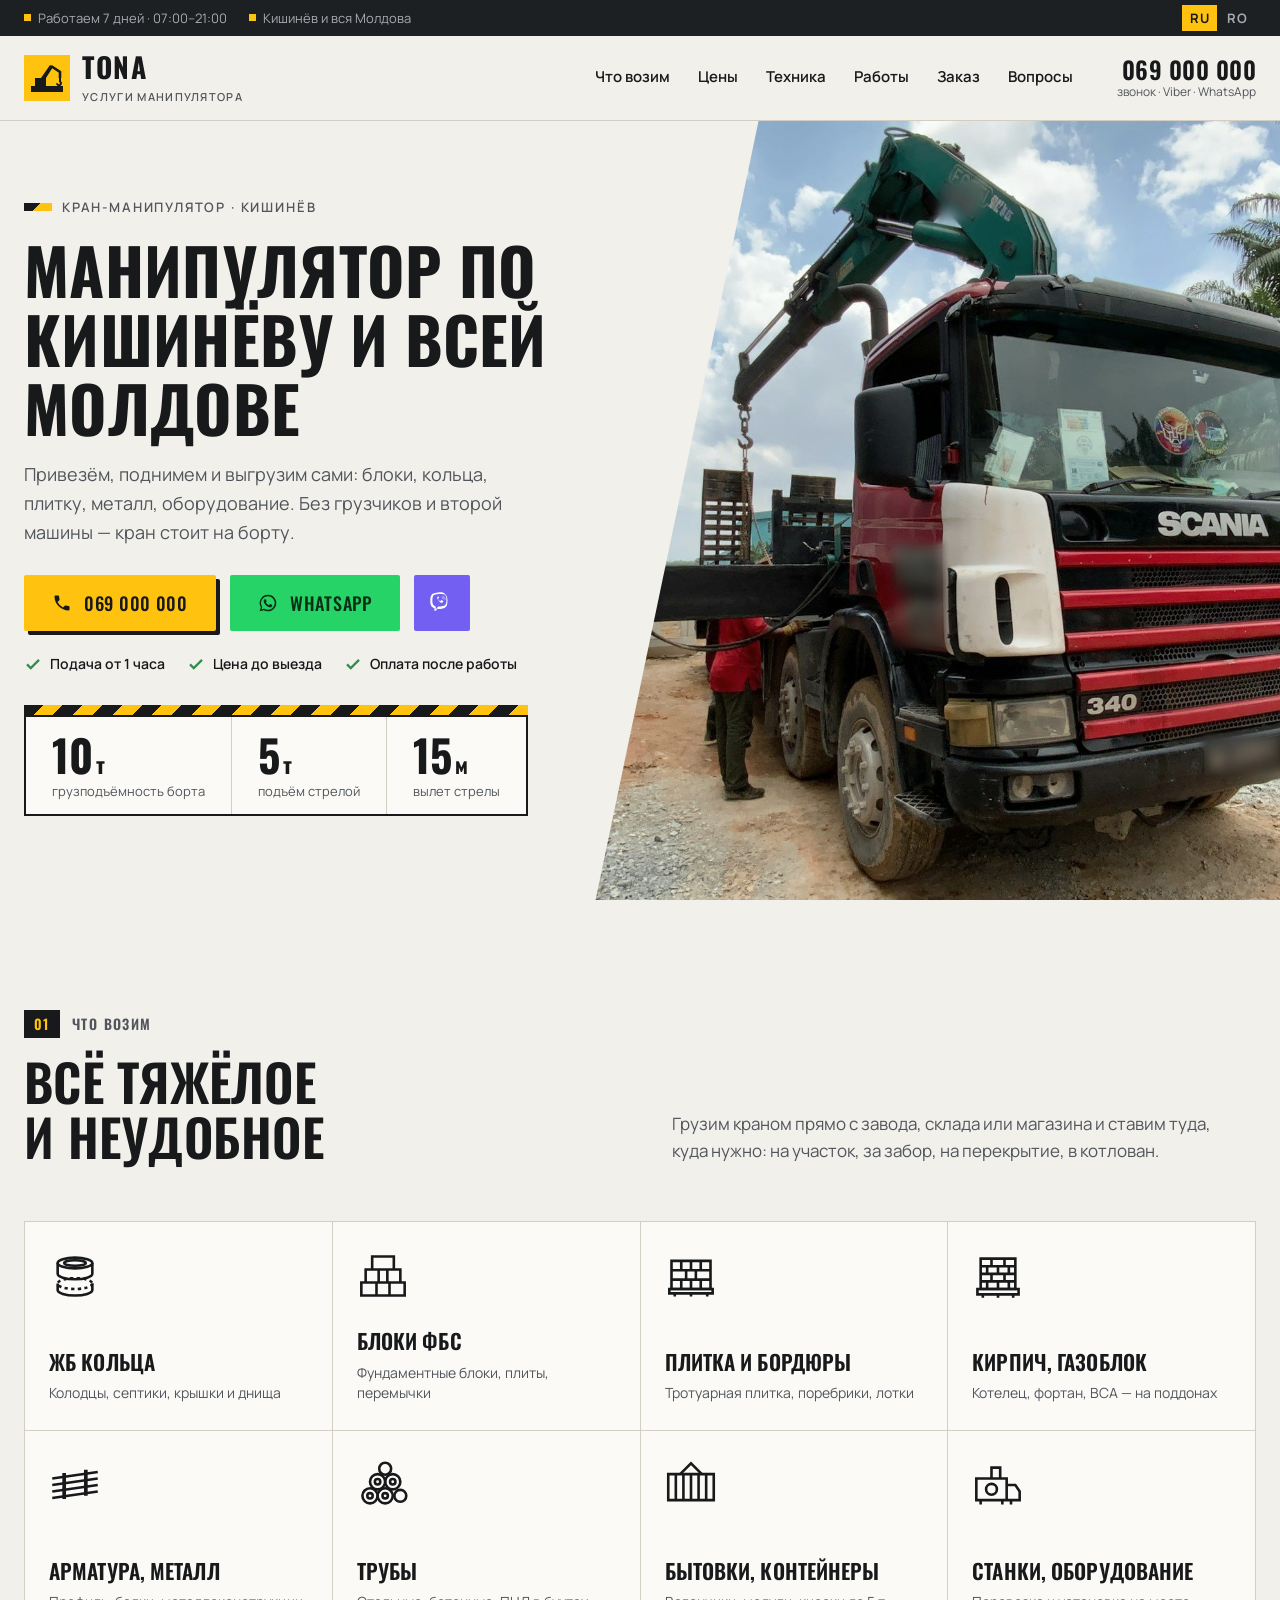
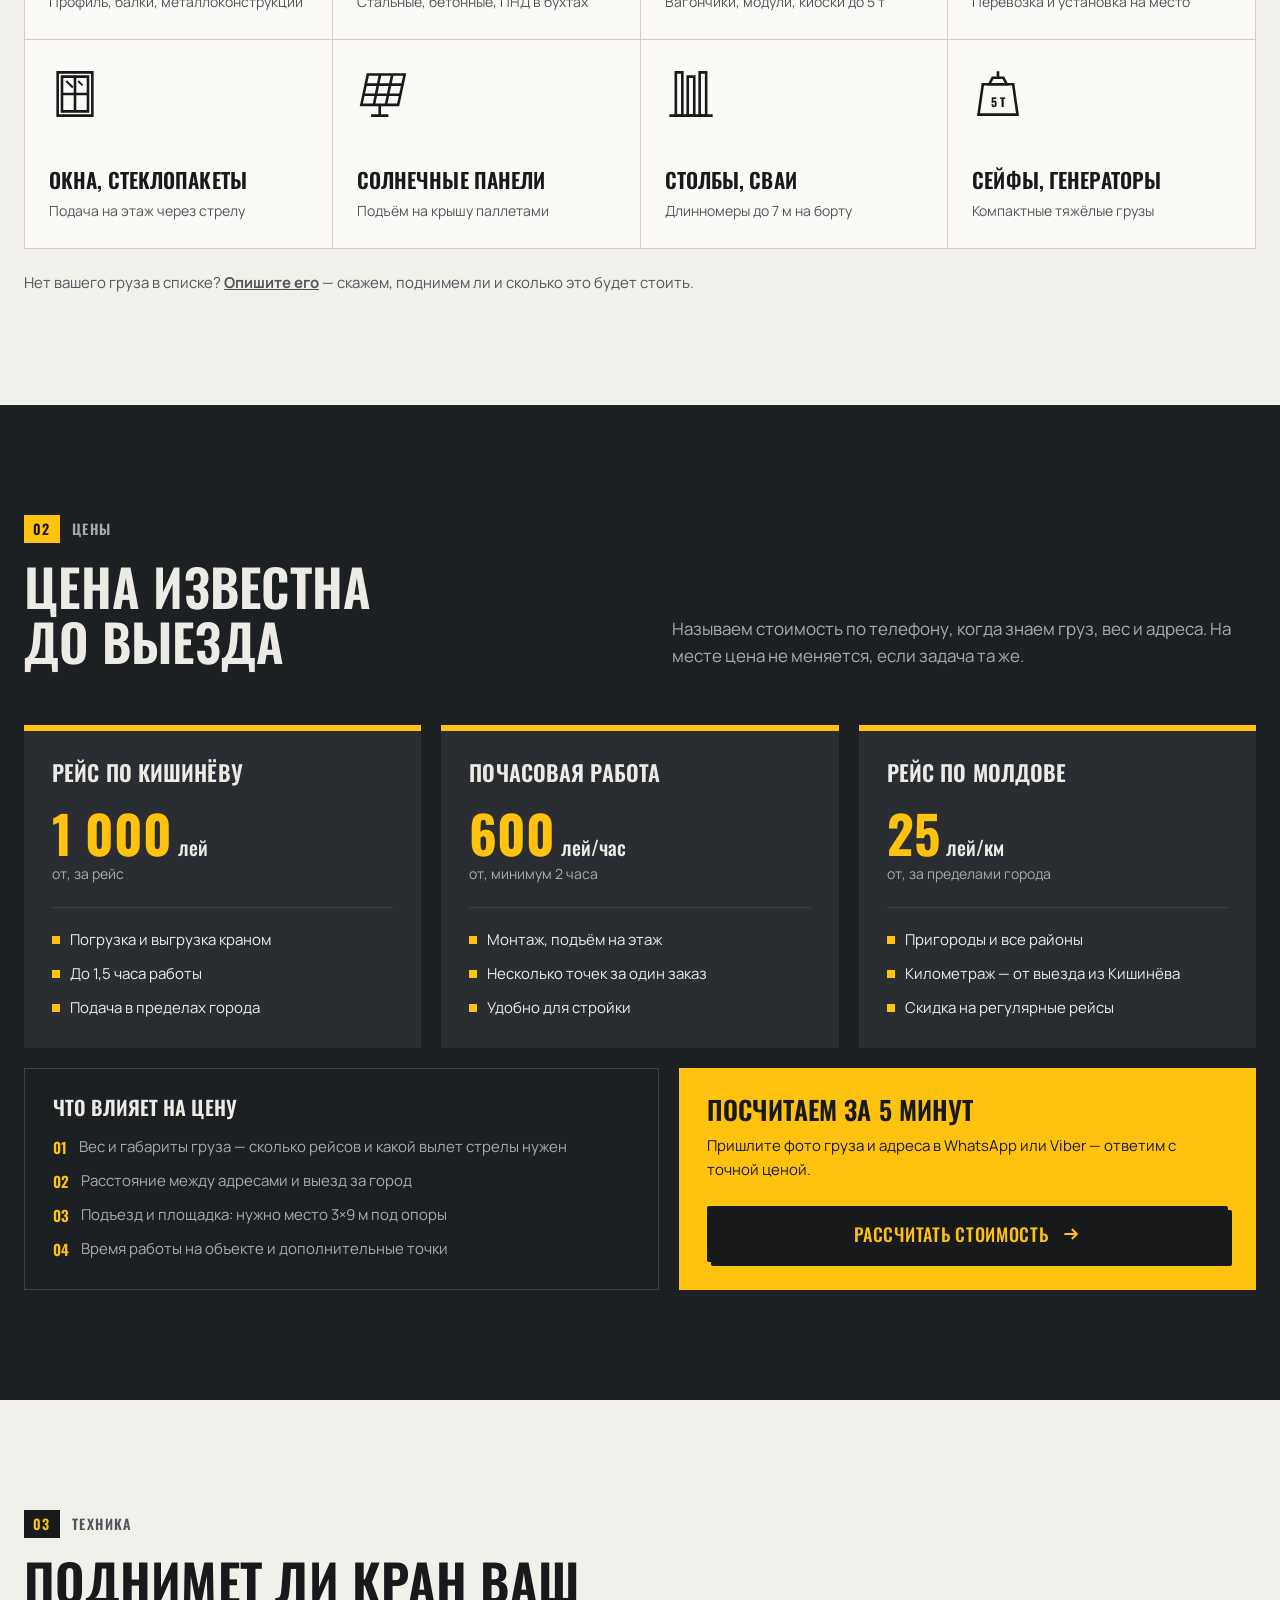
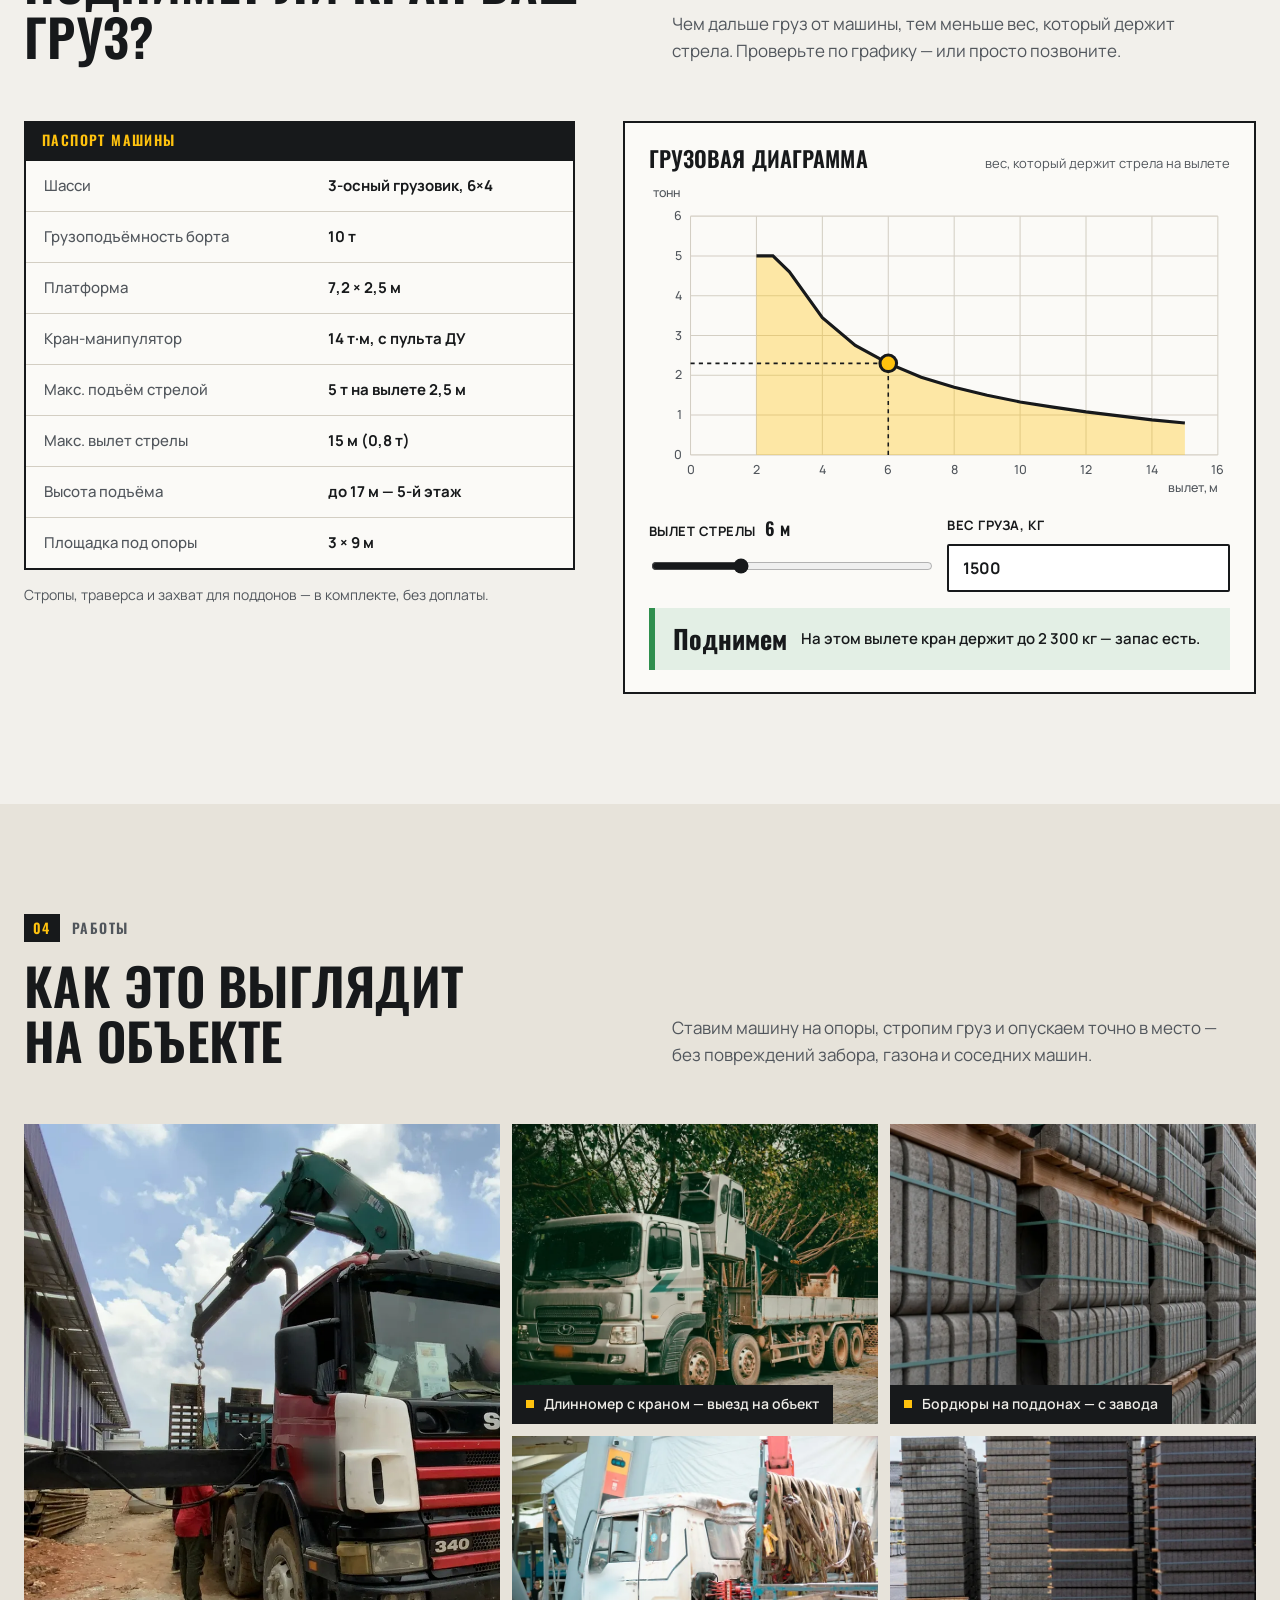
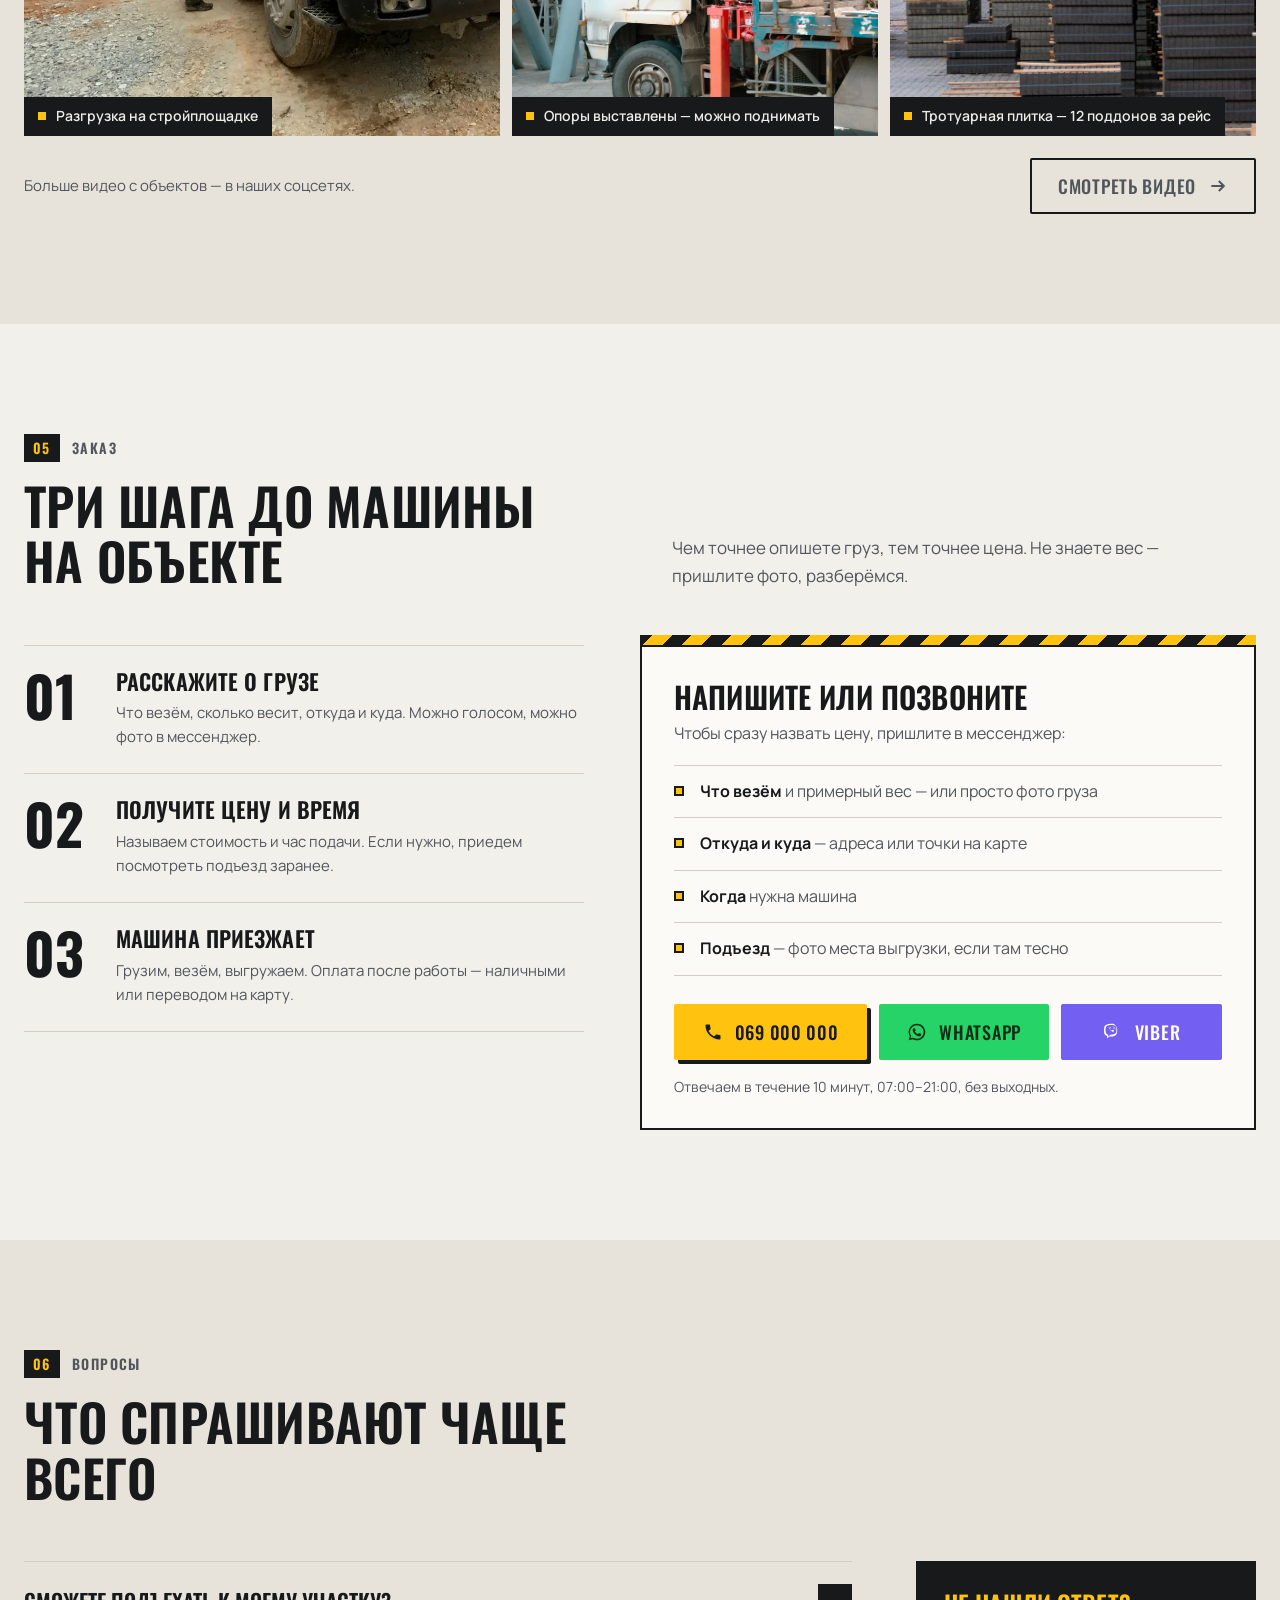
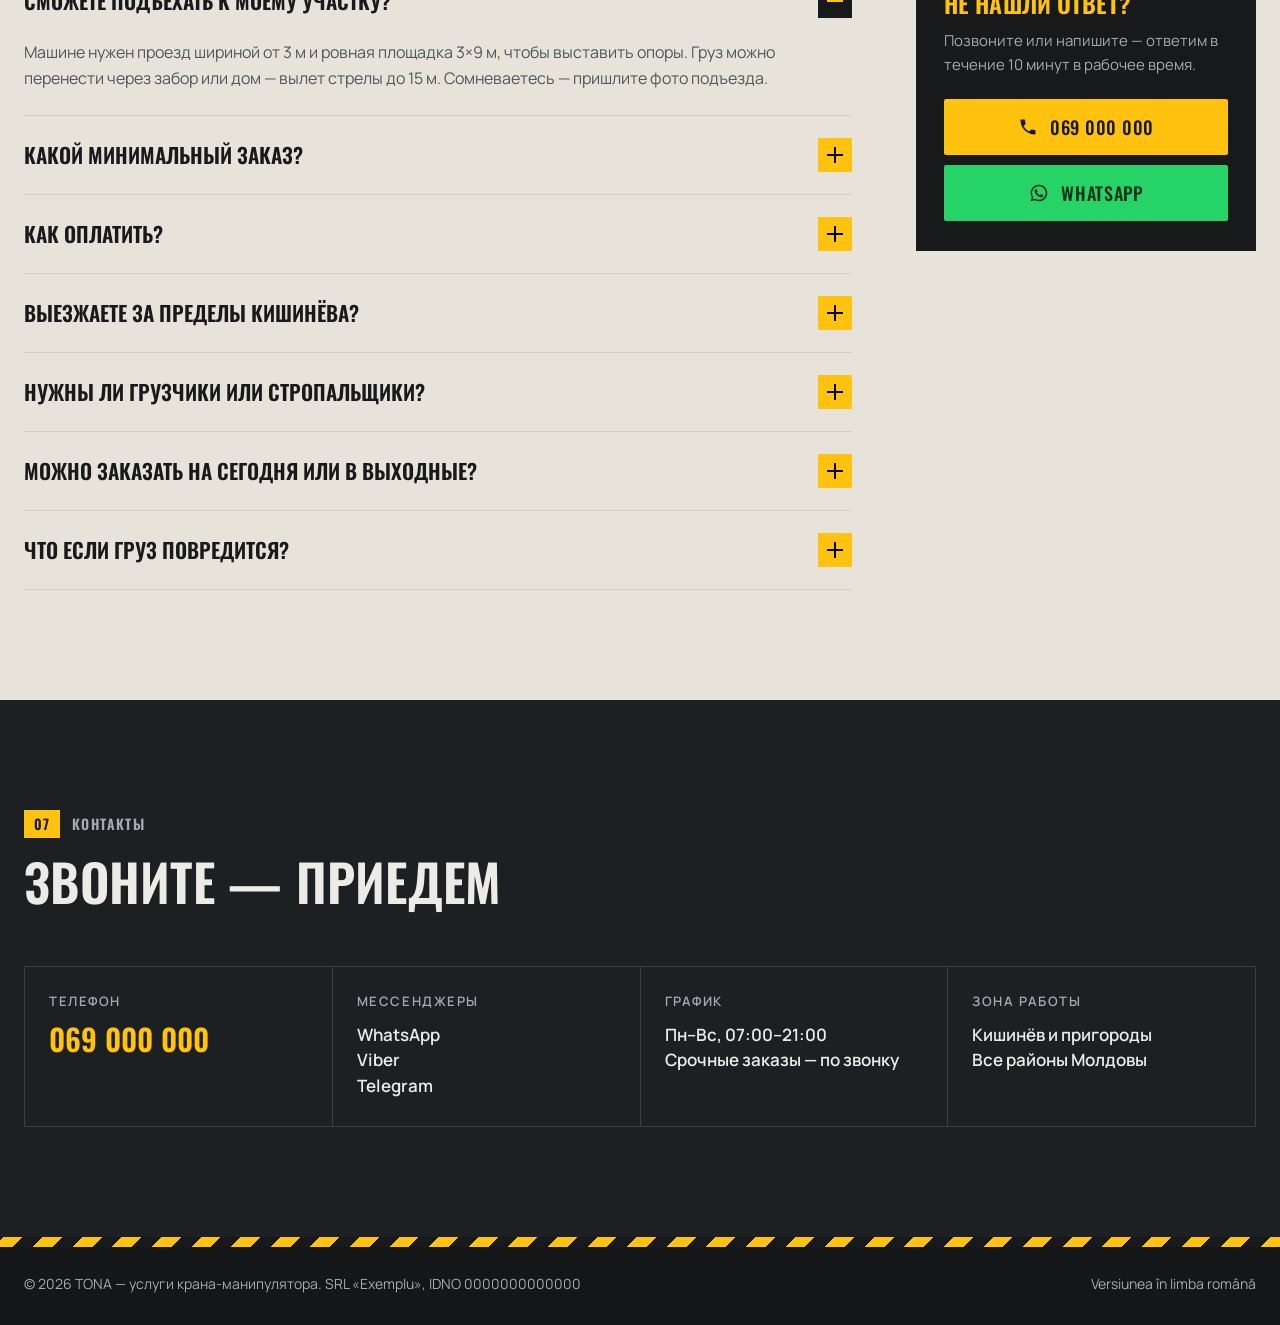
==== index.html @ d5adb8f4 "Add files via upload" ====
<!doctype html>
<html lang="ru">
<head>
<meta charset="utf-8">
<meta name="viewport" content="width=device-width,initial-scale=1">
<title>Манипулятор в Кишинёве и по Молдове — TONA | 069 000 000</title>
<meta name="description" content="Кран-манипулятор: борт 10 т, стрела 5 т, вылет 15 м. Доставка ЖБ колец, блоков ФБС, плитки, металла и оборудования по Кишинёву и всей Молдове. Цены от 1 000 лей, подача от 1 часа.">
<link rel="canonical" href="https://webonix-md.github.io/manipulator/">
<link rel="alternate" hreflang="ru" href="https://webonix-md.github.io/manipulator/">
<link rel="alternate" hreflang="ro" href="https://webonix-md.github.io/manipulator/ro.html">
<link rel="alternate" hreflang="x-default" href="https://webonix-md.github.io/manipulator/">
<meta property="og:type" content="website">
<meta property="og:title" content="Манипулятор в Кишинёве и по Молдове — TONA">
<meta property="og:description" content="Борт 10 т · стрела 5 т · вылет 15 м. Цены от 1 000 лей. Звоните: 069 000 000">
<meta property="og:url" content="https://webonix-md.github.io/manipulator/">
<meta property="og:image" content="https://webonix-md.github.io/manipulator/img/og/og-square-ru.jpg">
<meta property="og:image:width" content="1200">
<meta property="og:image:height" content="1200">
<meta property="og:locale" content="ru_RU">
<meta name="theme-color" content="#1D2023">
<link rel="icon" href="favicon.svg" type="image/svg+xml">
<link rel="preload" href="fonts/oswald-cyrillic.woff2" as="font" type="font/woff2" crossorigin>
<link rel="preload" href="img/hero.jpg" as="image" media="(min-width:961px)">
<link rel="preload" href="img/hero-m.webp" as="image" media="(max-width:960px)">
<link rel="stylesheet" href="style.css">
<script type="application/ld+json">
{"@context":"https://schema.org","@type":"LocalBusiness","name":"TONA — услуги манипулятора","telephone":"+37369000000","areaServed":"Moldova","address":{"@type":"PostalAddress","addressLocality":"Chișinău","addressCountry":"MD"},"openingHours":"Mo-Su 07:00-21:00","priceRange":"от 1000 MDL"}
</script>
</head>
<body>

<!-- ===== Иконки ===== -->
<svg width="0" height="0" style="position:absolute" aria-hidden="true">
  <symbol id="i-phone" viewBox="0 0 24 24"><path fill="currentColor" d="M6.6 10.8a15.1 15.1 0 0 0 6.6 6.6l2.2-2.2c.3-.3.7-.4 1-.2 1.1.4 2.3.6 3.6.6.6 0 1 .4 1 1V20c0 .6-.4 1-1 1A17 17 0 0 1 3 4c0-.6.4-1 1-1h3.5c.6 0 1 .4 1 1 0 1.3.2 2.5.6 3.6.1.3 0 .7-.2 1l-2.3 2.2z"/></symbol>
  <symbol id="i-wa" viewBox="0 0 24 24"><path fill="currentColor" d="M12 2a10 10 0 0 0-8.6 15.1L2 22l5-1.3A10 10 0 1 0 12 2zm0 18.2c-1.6 0-3.1-.4-4.4-1.2l-.3-.2-3 .8.8-2.9-.2-.3A8.2 8.2 0 1 1 12 20.2zm4.5-6.1c-.2-.1-1.5-.7-1.7-.8-.2-.1-.4-.1-.6.1l-.8 1c-.1.2-.3.2-.5.1-.2-.1-1-.4-2-1.2-.7-.7-1.2-1.5-1.4-1.7-.1-.2 0-.4.1-.5l.4-.4.3-.4v-.5l-.8-1.9c-.2-.5-.4-.4-.6-.4h-.5c-.2 0-.5.1-.7.3-.2.3-.9.9-.9 2.2s.9 2.5 1 2.7c.1.2 1.8 2.8 4.4 3.9 1.6.7 2.3.8 3.1.6.5-.1 1.5-.6 1.7-1.2.2-.6.2-1.1.2-1.2-.1-.1-.3-.2-.5-.3z"/></symbol>
  <symbol id="i-vb" viewBox="0 0 24 24"><path fill="currentColor" d="M11.4 2C9.2 2 4.6 2.4 2.9 4 1.7 5.2 1.3 7 1.2 9.2c-.1 2.2-.2 6.4 3.8 7.6v1.7s0 .7.4.8c.6.2.9-.3 1.4-.9l.9-1c2.7.2 4.8-.3 5.1-.4.5-.2 3.6-.6 4.1-4.6.5-4.2-.2-6.8-1.6-8C14 2.2 12.2 2 11.4 2zm.2 1.6c.7 0 2.2.2 3.2 1 1.1.9 1.6 3.1 1.2 6.6-.4 3.2-2.7 3.4-3.1 3.6-.2.1-2 .5-4.3.4l-2.4 2.5v-2.5c-3.3-.9-3.1-4.4-3.1-6.2.1-1.9.4-3.4 1.4-4.3 1.4-1.2 5.3-1.1 7.1-1.1zm.1 1.9c-.2 0-.2.3 0 .3 1.7 0 3.2 1.1 3.2 3.3 0 .2.3.2.3 0 0-2.4-1.6-3.6-3.5-3.6zm-2.8.6c-.2 0-.4.1-.6.2-.4.3-.8.8-.7 1.2.1.4 1.3 3.2 4 4.3.4.2.8 0 1.1-.4l.4-.5c.2-.3.1-.6-.1-.8l-1-.7c-.3-.2-.6 0-.7.1l-.4.5c-.2.2-.5.2-.5.2-1.6-.4-2-2-2-2s0-.3.2-.5l.5-.4c.2-.1.3-.4.1-.7l-.7-1c-.1-.2-.3-.3-.5-.3zm3.1.3c-.2 0-.2.3 0 .3 1.1.1 1.9.8 1.9 2.1 0 .2.3.2.3 0 0-1.4-.9-2.3-2.2-2.4zm.1 1.1c-.2 0-.2.3 0 .3.5 0 .8.4.8.9 0 .2.3.2.3 0 0-.7-.4-1.2-1.1-1.2z"/></symbol>
  <symbol id="i-arrow" viewBox="0 0 24 24"><path fill="none" stroke="currentColor" stroke-width="2.4" d="M4 12h15M13 6l6 6-6 6"/></symbol>
  <symbol id="i-check" viewBox="0 0 24 24"><path fill="none" stroke="currentColor" stroke-width="3" d="M4 12.5l5 5L20 6.5"/></symbol>

  <!-- Грузы: контурные иконки 48×48 -->
  <symbol id="c-rings" viewBox="0 0 48 48"><g fill="none" stroke="currentColor"><ellipse cx="24" cy="12" rx="16" ry="5"/><ellipse cx="24" cy="12" rx="10" ry="2.6"/><path d="M8 12v10c0 2.8 7.2 5 16 5s16-2.2 16-5V12"/><ellipse cx="24" cy="31" rx="16" ry="5" stroke-dasharray="3 3"/><path d="M8 31v6c0 2.8 7.2 5 16 5s16-2.2 16-5v-6"/></g></symbol>
  <symbol id="c-blocks" viewBox="0 0 48 48"><g fill="none" stroke="currentColor"><path d="M4 30h40v12H4zM8 18h32v12H8zM14 6h20v12H14z"/><path d="M18 30v12M30 30v12M20 18v12M28 18v12"/></g></symbol>
  <symbol id="c-paving" viewBox="0 0 48 48"><g fill="none" stroke="currentColor"><path d="M6 10h36v26H6z"/><path d="M6 18.7h36M6 27.3h36M15 10v8.7M24 10v8.7M33 10v8.7M19.5 18.7v8.6M28.5 18.7v8.6M15 27.3V36M24 27.3V36M33 27.3V36"/><path d="M4 36h40v4H4zM9 40v3M24 40v3M39 40v3"/></g></symbol>
  <symbol id="c-bricks" viewBox="0 0 48 48"><g fill="none" stroke="currentColor"><path d="M8 8h32v28H8z"/><path d="M8 15h32M8 22h32M8 29h32M18 8v7M30 8v7M14 15v7M24 15v7M34 15v7M18 22v7M30 22v7M14 29v7M24 29v7M34 29v7"/><path d="M5 36h38v5H5zM10 41v3M24 41v3M38 41v3"/></g></symbol>
  <symbol id="c-rebar" viewBox="0 0 48 48"><g fill="none" stroke="currentColor"><path d="M3 18l42-6M3 24l42-6M3 30l42-6M3 36l42-6"/><path d="M14 13v24M34 10v24" stroke-width="3.4"/></g></symbol>
  <symbol id="c-pipes" viewBox="0 0 48 48"><g fill="none" stroke="currentColor"><circle cx="12" cy="34" r="7"/><circle cx="26" cy="34" r="7"/><circle cx="40" cy="34" r="5.5"/><circle cx="19" cy="21" r="7"/><circle cx="33" cy="21" r="7"/><circle cx="26" cy="9" r="5.5"/><circle cx="12" cy="34" r="2.5"/><circle cx="26" cy="34" r="2.5"/><circle cx="19" cy="21" r="2.5"/><circle cx="33" cy="21" r="2.5"/></g></symbol>
  <symbol id="c-container" viewBox="0 0 48 48"><g fill="none" stroke="currentColor"><path d="M3 14h42v24H3z"/><path d="M10 14v24M17 14v24M24 14v24M31 14v24M38 14v24"/><path d="M14 14 24 4l10 10"/></g></symbol>
  <symbol id="c-machine" viewBox="0 0 48 48"><g fill="none" stroke="currentColor"><path d="M4 18h28v20H4zM32 24h8l4 6v8H32z"/><circle cx="18" cy="28" r="5"/><path d="M8 38v4M28 38v4M36 38v4M18 18V8h8v10"/></g></symbol>
  <symbol id="c-window" viewBox="0 0 48 48"><g fill="none" stroke="currentColor"><path d="M8 4h32v40H8z"/><path d="M12 8h24v32H12zM24 8v32M12 24h24"/><path d="M16 12l6 6M27 12l4 4" stroke-width="1.8"/></g></symbol>
  <symbol id="c-solar" viewBox="0 0 48 48"><g fill="none" stroke="currentColor"><path d="M10 6h34L38 34H4z"/><path d="M7.4 15.3h34.4M5.7 24.7h34.6M21.3 6 15.6 34M32.6 6l-5.9 28"/><path d="M21 34v10M13 44h16"/></g></symbol>
  <symbol id="c-poles" viewBox="0 0 48 48"><g fill="none" stroke="currentColor"><path d="M10 4h6v40h-6zM21 8h6v36h-6zM32 4h6v40h-6z"/><path d="M4 44h40"/></g></symbol>
  <symbol id="c-heavy" viewBox="0 0 48 48"><g fill="none" stroke="currentColor"><path d="M24 3v6"/><path d="M19 9h10l3 6H16z"/><path d="M10 15h28l4 28H6z"/><text x="24" y="36" text-anchor="middle" font-family="Oswald,Arial" font-weight="700" font-size="11" fill="currentColor" stroke="none">5 T</text></g></symbol>
</svg>

<!-- ===== Шапка ===== -->
<div class="top">
  <div class="wrap">
    <div class="top__info">
      <span><i></i>Работаем 7 дней · 07:00–21:00</span>
      <span><i></i>Кишинёв и вся Молдова</span>
    </div>
    <nav class="lang" aria-label="Язык">
      <a href="index.html" aria-current="page" hreflang="ru">RU</a>
      <a href="ro.html" hreflang="ro" lang="ro">RO</a>
    </nav>
  </div>
</div>

<header class="head" id="head">
  <div class="wrap">
    <a class="logo" href="#top" aria-label="TONA — на главную">
      <svg class="logo__mark" viewBox="0 0 46 46" aria-hidden="true"><rect width="46" height="46" fill="#FFC20E"/><path d="M7 37h32v-6H7z" fill="#17191B"/><path d="M11 31V23h6l9-13 3 2-7 11v8z" fill="#17191B"/><path d="M27 11l9 6v6" fill="none" stroke="#17191B" stroke-width="2.6"/><path d="M36 23v3.5a2 2 0 1 1-3 1.7" fill="none" stroke="#17191B" stroke-width="2"/></svg>
      <span><span class="logo__name">TONA</span><span class="logo__sub">услуги манипулятора</span></span>
    </a>
    <nav class="nav" id="nav" aria-label="Разделы">
      <a href="#cargo">Что возим</a>
      <a href="#prices">Цены</a>
      <a href="#tech">Техника</a>
      <a href="#works">Работы</a>
      <a href="#order">Заказ</a>
      <a href="#faq">Вопросы</a>
    </nav>
    <a class="head__phone" href="tel:+37369000000"><b>069 000 000</b><small>звонок · Viber · WhatsApp</small></a>
    <button class="burger" id="burger" aria-label="Меню" aria-expanded="false" aria-controls="nav"><span></span><span></span><span></span></button>
  </div>
</header>

<main id="top">

<!-- ===== Hero ===== -->
<section class="hero">
  <div class="hero__media">
    <picture>
      <source media="(max-width:960px)" srcset="img/hero-m.webp">
      <img src="img/hero.jpg" width="1568" height="1212" alt="Грузовик с краном-манипулятором на строительной площадке" fetchpriority="high">
    </picture>
    <div class="hero__mask"></div>
  </div>
  <div class="wrap">
    <div class="hero__text">
      <span class="eyebrow">Кран-манипулятор · Кишинёв</span>
      <h1>Манипулятор по Кишинёву и&nbsp;всей Молдове</h1>
      <p class="hero__lead">Привезём, поднимем и выгрузим сами: блоки, кольца, плитку, металл, оборудование. Без грузчиков и второй машины — кран стоит на борту.</p>
      <div class="hero__cta">
        <a class="btn btn--y" href="tel:+37369000000"><svg><use href="#i-phone"/></svg>069 000 000</a>
        <a class="btn btn--wa" href="https://wa.me/37369000000?text=%D0%97%D0%B4%D1%80%D0%B0%D0%B2%D1%81%D1%82%D0%B2%D1%83%D0%B9%D1%82%D0%B5!%20%D0%9D%D1%83%D0%B6%D0%B5%D0%BD%20%D0%BC%D0%B0%D0%BD%D0%B8%D0%BF%D1%83%D0%BB%D1%8F%D1%82%D0%BE%D1%80" target="_blank" rel="noopener"><svg><use href="#i-wa"/></svg>WhatsApp</a>
        <a class="btn btn--vb btn--sq" href="viber://chat?number=%2B37369000000" aria-label="Написать в Viber"><svg><use href="#i-vb"/></svg></a>
      </div>
      <div class="hero__note">
        <span><svg><use href="#i-check"/></svg>Подача от 1 часа</span>
        <span><svg><use href="#i-check"/></svg>Цена до выезда</span>
        <span><svg><use href="#i-check"/></svg>Оплата после работы</span>
      </div>
      <div class="plate" aria-label="Характеристики машины">
        <div><b>10<small>т</small></b><span>груз&shy;подъёмность борта</span></div>
        <div><b>5<small>т</small></b><span>подъём стрелой</span></div>
        <div><b>15<small>м</small></b><span>вылет стрелы</span></div>
      </div>
    </div>
  </div>
</section>

<!-- ===== 01 Что возим ===== -->
<section class="sec" id="cargo">
  <div class="wrap">
    <div class="sec__head rv">
      <div>
        <div class="sec__num"><b>01</b>Что возим</div>
        <h2>Всё тяжёлое и&nbsp;неудобное</h2>
      </div>
      <p class="sec__lead">Грузим краном прямо с завода, склада или магазина и ставим туда, куда нужно: на участок, за забор, на перекрытие, в котлован.</p>
    </div>
    <ul class="cargo cargo-ul rv">
      <li><svg><use href="#c-rings"/></svg><h3>ЖБ кольца</h3><p>Колодцы, септики, крышки и днища</p></li>
      <li><svg><use href="#c-blocks"/></svg><h3>Блоки ФБС</h3><p>Фундаментные блоки, плиты, перемычки</p></li>
      <li><svg><use href="#c-paving"/></svg><h3>Плитка и бордюры</h3><p>Тротуарная плитка, поребрики, лотки</p></li>
      <li><svg><use href="#c-bricks"/></svg><h3>Кирпич, газоблок</h3><p>Котелец, фортан, BCA — на поддонах</p></li>
      <li><svg><use href="#c-rebar"/></svg><h3>Арматура, металл</h3><p>Профиль, балки, металлоконструкции</p></li>
      <li><svg><use href="#c-pipes"/></svg><h3>Трубы</h3><p>Стальные, бетонные, ПНД в бухтах</p></li>
      <li><svg><use href="#c-container"/></svg><h3>Бытовки, контейнеры</h3><p>Вагончики, модули, киоски до 5 т</p></li>
      <li><svg><use href="#c-machine"/></svg><h3>Станки, оборудование</h3><p>Перевозка и установка на место</p></li>
      <li><svg><use href="#c-window"/></svg><h3>Окна, стеклопакеты</h3><p>Подача на этаж через стрелу</p></li>
      <li><svg><use href="#c-solar"/></svg><h3>Солнечные панели</h3><p>Подъём на крышу паллетами</p></li>
      <li><svg><use href="#c-poles"/></svg><h3>Столбы, сваи</h3><p>Длинномеры до 7 м на борту</p></li>
      <li><svg><use href="#c-heavy"/></svg><h3>Сейфы, генераторы</h3><p>Компактные тяжёлые грузы</p></li>
    </ul>
    <p class="cargo__more rv">Нет вашего груза в списке? <a href="#order">Опишите его</a> — скажем, поднимем ли и сколько это будет стоить.</p>
  </div>
</section>

<!-- ===== 02 Цены ===== -->
<section class="sec sec--dark" id="prices">
  <div class="wrap">
    <div class="sec__head rv">
      <div>
        <div class="sec__num"><b>02</b>Цены</div>
        <h2>Цена известна до&nbsp;выезда</h2>
      </div>
      <p class="sec__lead">Называем стоимость по телефону, когда знаем груз, вес и адреса. На месте цена не меняется, если задача та же.</p>
    </div>
    <div class="prices">
      <article class="price rv">
        <h3>Рейс по Кишинёву</h3>
        <div class="price__sum">1 000<small>лей</small></div>
        <div class="price__from">от, за рейс</div>
        <ul>
          <li>Погрузка и выгрузка краном</li>
          <li>До 1,5 часа работы</li>
          <li>Подача в пределах города</li>
        </ul>
      </article>
      <article class="price rv">
        <h3>Почасовая работа</h3>
        <div class="price__sum">600<small>лей/час</small></div>
        <div class="price__from">от, минимум 2 часа</div>
        <ul>
          <li>Монтаж, подъём на этаж</li>
          <li>Несколько точек за один заказ</li>
          <li>Удобно для стройки</li>
        </ul>
      </article>
      <article class="price rv">
        <h3>Рейс по Молдове</h3>
        <div class="price__sum">25<small>лей/км</small></div>
        <div class="price__from">от, за пределами города</div>
        <ul>
          <li>Пригороды и все районы</li>
          <li>Километраж — от выезда из Кишинёва</li>
          <li>Скидка на регулярные рейсы</li>
        </ul>
      </article>
    </div>
    <div class="factors">
      <div class="factors__box rv">
        <h3>Что влияет на цену</h3>
        <ol>
          <li>Вес и габариты груза — сколько рейсов и какой вылет стрелы нужен</li>
          <li>Расстояние между адресами и выезд за город</li>
          <li>Подъезд и площадка: нужно место 3×9 м под опоры</li>
          <li>Время работы на объекте и дополнительные точки</li>
        </ol>
      </div>
      <div class="factors__cta rv">
        <div>
          <h3>Посчитаем за 5 минут</h3>
          <p>Пришлите фото груза и адреса в WhatsApp или Viber — ответим с точной ценой.</p>
        </div>
        <a class="btn btn--y" href="#order">Рассчитать стоимость<svg><use href="#i-arrow"/></svg></a>
      </div>
    </div>
  </div>
</section>

<!-- ===== 03 Техника ===== -->
<section class="sec" id="tech">
  <div class="wrap">
    <div class="sec__head rv">
      <div>
        <div class="sec__num"><b>03</b>Техника</div>
        <h2>Поднимет ли кран ваш груз?</h2>
      </div>
      <p class="sec__lead">Чем дальше груз от машины, тем меньше вес, который держит стрела. Проверьте по графику — или просто позвоните.</p>
    </div>
    <div class="tech">
      <div class="rv">
        <table class="specs">
          <caption>Паспорт машины</caption>
          <tbody>
            <tr><th scope="row">Шасси</th><td>3-осный грузовик, 6×4</td></tr>
            <tr><th scope="row">Грузоподъёмность борта</th><td>10 т</td></tr>
            <tr><th scope="row">Платформа</th><td>7,2 × 2,5 м</td></tr>
            <tr><th scope="row">Кран-манипулятор</th><td>14 т·м, с пульта ДУ</td></tr>
            <tr><th scope="row">Макс. подъём стрелой</th><td>5 т на вылете 2,5 м</td></tr>
            <tr><th scope="row">Макс. вылет стрелы</th><td>15 м (0,8 т)</td></tr>
            <tr><th scope="row">Высота подъёма</th><td>до 17 м — 5-й этаж</td></tr>
            <tr><th scope="row">Площадка под опоры</th><td>3 × 9 м</td></tr>
          </tbody>
        </table>
        <p class="tech__note">Стропы, траверса и захват для поддонов — в комплекте, без доплаты.</p>
      </div>
      <div class="chart rv" id="chart">
        <div class="chart__top">
          <h3>Грузовая диаграмма</h3>
          <span class="chart__hint">вес, который держит стрела на вылете</span>
        </div>
        <svg id="chartSvg" viewBox="0 0 560 300" role="img" aria-label="График: грузоподъёмность стрелы в зависимости от вылета"></svg>
        <div class="calc">
          <div>
            <label for="reach">Вылет стрелы <output id="reachOut">6 м</output></label>
            <input type="range" id="reach" min="2" max="15" step="0.5" value="6">
          </div>
          <div>
            <label for="weight">Вес груза, кг</label>
            <input type="number" id="weight" inputmode="numeric" min="0" step="50" value="1500">
          </div>
          <div class="verdict" id="verdict" aria-live="polite"></div>
        </div>
      </div>
    </div>
  </div>
</section>

<!-- ===== 04 Работы ===== -->
<section class="sec sec--alt" id="works">
  <div class="wrap">
    <div class="sec__head rv">
      <div>
        <div class="sec__num"><b>04</b>Работы</div>
        <h2>Как это выглядит на&nbsp;объекте</h2>
      </div>
      <p class="sec__lead">Ставим машину на опоры, стропим груз и опускаем точно в место — без повреждений забора, газона и соседних машин.</p>
    </div>
    <div class="works rv">
      <figure><img src="img/work-1.webp" width="900" height="1080" alt="Стрела манипулятора над бортом на стройплощадке" loading="lazy"><figcaption>Разгрузка на стройплощадке</figcaption></figure>
      <figure><img src="img/work-2.webp" width="1000" height="666" alt="Длинномерный грузовик с краном-манипулятором" loading="lazy"><figcaption>Длинномер с краном — выезд на объект</figcaption></figure>
      <figure><img src="img/work-4.webp" width="800" height="1200" alt="Бордюры на поддонах" loading="lazy"><figcaption>Бордюры на поддонах — с завода</figcaption></figure>
      <figure><img src="img/work-3.webp" width="800" height="933" alt="Опоры манипулятора выставлены перед подъёмом" loading="lazy"><figcaption>Опоры выставлены — можно поднимать</figcaption></figure>
      <figure><img src="img/work-5.webp" width="800" height="1200" alt="Поддоны с тротуарной плиткой" loading="lazy"><figcaption>Тротуарная плитка — 12 поддонов за рейс</figcaption></figure>
    </div>
    <div class="works__foot rv">
      <span>Больше видео с объектов — в наших соцсетях.</span>
      <a class="btn btn--line" href="#" target="_blank" rel="noopener">Смотреть видео<svg><use href="#i-arrow"/></svg></a>
    </div>
  </div>
</section>

<!-- ===== 05 Заказ ===== -->
<section class="sec" id="order">
  <div class="wrap">
    <div class="sec__head rv">
      <div>
        <div class="sec__num"><b>05</b>Заказ</div>
        <h2>Три шага до машины на&nbsp;объекте</h2>
      </div>
      <p class="sec__lead">Чем точнее опишете груз, тем точнее цена. Не знаете вес — пришлите фото, разберёмся.</p>
    </div>
    <div class="order">
      <div class="rv">
        <ol class="steps">
          <li><span class="steps__n">01</span><div><h3>Расскажите о грузе</h3><p>Что везём, сколько весит, откуда и куда. Можно голосом, можно фото в мессенджер.</p></div></li>
          <li><span class="steps__n">02</span><div><h3>Получите цену и время</h3><p>Называем стоимость и час подачи. Если нужно, приедем посмотреть подъезд заранее.</p></div></li>
          <li><span class="steps__n">03</span><div><h3>Машина приезжает</h3><p>Грузим, везём, выгружаем. Оплата после работы — наличными или переводом на карту.</p></div></li>
        </ol>
      </div>
      <div class="reach rv">
        <h3>Напишите или позвоните</h3>
        <p class="reach__sub">Чтобы сразу назвать цену, пришлите в мессенджер:</p>
        <ul class="reach__list">
          <li><b>Что везём</b> и примерный вес — или просто фото груза</li>
          <li><b>Откуда и куда</b> — адреса или точки на карте</li>
          <li><b>Когда</b> нужна машина</li>
          <li><b>Подъезд</b> — фото места выгрузки, если там тесно</li>
        </ul>
        <div class="reach__btns">
          <a class="btn btn--y" href="tel:+37369000000"><svg><use href="#i-phone"/></svg>069 000 000</a>
          <a class="btn btn--wa" href="https://wa.me/37369000000?text=%D0%97%D0%B4%D1%80%D0%B0%D0%B2%D1%81%D1%82%D0%B2%D1%83%D0%B9%D1%82%D0%B5!%20%D0%9D%D1%83%D0%B6%D0%B5%D0%BD%20%D0%BC%D0%B0%D0%BD%D0%B8%D0%BF%D1%83%D0%BB%D1%8F%D1%82%D0%BE%D1%80" target="_blank" rel="noopener"><svg><use href="#i-wa"/></svg>WhatsApp</a>
          <a class="btn btn--vb" href="viber://chat?number=%2B37369000000"><svg><use href="#i-vb"/></svg>Viber</a>
        </div>
        <p class="reach__note">Отвечаем в течение 10 минут, 07:00–21:00, без выходных.</p>
      </div>
    </div>
  </div>
</section>

<!-- ===== 06 Вопросы ===== -->
<section class="sec sec--alt" id="faq">
  <div class="wrap">
    <div class="sec__head rv">
      <div>
        <div class="sec__num"><b>06</b>Вопросы</div>
        <h2>Что спрашивают чаще всего</h2>
      </div>
    </div>
    <div class="faq-wrap">
      <div class="faq rv">
        <details open><summary>Сможете подъехать к моему участку?</summary><p>Машине нужен проезд шириной от 3 м и ровная площадка 3×9 м, чтобы выставить опоры. Груз можно перенести через забор или дом — вылет стрелы до 15 м. Сомневаетесь — пришлите фото подъезда.</p></details>
        <details><summary>Какой минимальный заказ?</summary><p>Один рейс по городу — от 1 000 лей, туда входит до 1,5 часа работы. Почасовая работа — минимум 2 часа.</p></details>
        <details><summary>Как оплатить?</summary><p>После того как груз на месте: наличными водителю или переводом на карту. Предоплата не нужна.</p></details>
        <details><summary>Выезжаете за пределы Кишинёва?</summary><p>Да, по всей Молдове. За городом считаем по километражу от выезда из Кишинёва; в пригороды часто выходит по цене городского рейса.</p></details>
        <details><summary>Нужны ли грузчики или стропальщики?</summary><p>Обычно нет: водитель сам управляет краном с пульта и стропит груз. Для сложного монтажа можем взять второго человека — скажите заранее.</p></details>
        <details><summary>Можно заказать на сегодня или в выходные?</summary><p>Можно. Работаем 7 дней в неделю с 07:00 до 21:00. При свободной машине подаём от 1 часа.</p></details>
        <details><summary>Что если груз повредится?</summary><p>Стропим по схеме для каждого типа груза, хрупкое поднимаем на траверсе или в захвате для поддонов. Если повреждение по нашей вине — возмещаем.</p></details>
      </div>
      <aside class="faq-side rv">
        <h3>Не нашли ответ?</h3>
        <p>Позвоните или напишите — ответим в течение 10 минут в рабочее время.</p>
        <a class="btn btn--y" href="tel:+37369000000"><svg><use href="#i-phone"/></svg>069 000 000</a>
        <a class="btn btn--wa" href="https://wa.me/37369000000" target="_blank" rel="noopener"><svg><use href="#i-wa"/></svg>WhatsApp</a>
      </aside>
    </div>
  </div>
</section>

<!-- ===== Контакты ===== -->
<section class="sec sec--dark" id="contacts">
  <div class="wrap">
    <div class="sec__head rv">
      <div>
        <div class="sec__num"><b>07</b>Контакты</div>
        <h2>Звоните — приедем</h2>
      </div>
    </div>
    <div class="contacts rv">
      <div><h3>ТЕЛЕФОН</h3><a class="big" href="tel:+37369000000">069 000 000</a></div>
      <div><h3>МЕССЕНДЖЕРЫ</h3><a href="https://wa.me/37369000000" target="_blank" rel="noopener">WhatsApp</a><a href="viber://chat?number=%2B37369000000">Viber</a><a href="https://t.me/" target="_blank" rel="noopener">Telegram</a></div>
      <div><h3>ГРАФИК</h3><p>Пн–Вс, 07:00–21:00</p><p>Срочные заказы — по звонку</p></div>
      <div><h3>ЗОНА РАБОТЫ</h3><p>Кишинёв и пригороды</p><p>Все районы Молдовы</p></div>
    </div>
  </div>
</section>

</main>

<div class="hazard-bar"></div>
<footer class="foot">
  <div class="wrap">
    <span>© <span id="year">2026</span> TONA — услуги крана-манипулятора. SRL «Exemplu», IDNO 0000000000000</span>
    <a href="ro.html" hreflang="ro" lang="ro">Versiunea în limba română</a>
  </div>
</footer>

<nav class="mbar" aria-label="Быстрая связь">
  <a class="mbar__call" href="tel:+37369000000"><svg><use href="#i-phone"/></svg>Звонок</a>
  <a class="mbar__wa" href="https://wa.me/37369000000" target="_blank" rel="noopener"><svg><use href="#i-wa"/></svg>WhatsApp</a>
  <a class="mbar__vb" href="viber://chat?number=%2B37369000000"><svg><use href="#i-vb"/></svg>Viber</a>
</nav>

<script src="main.js"></script>
</body>
</html>
---- style.css ----
/* ===== Шрифты (локально, без сторонних запросов) ===== */
@font-face{font-family:'Oswald';font-style:normal;font-weight:500 700;font-display:swap;src:url(fonts/oswald-cyrillic.woff2) format('woff2');unicode-range:U+0301,U+0400-045F,U+0490-0491,U+04B0-04B1,U+2116}
@font-face{font-family:'Oswald';font-style:normal;font-weight:500 700;font-display:swap;src:url(fonts/oswald-latin-ext.woff2) format('woff2');unicode-range:U+0100-02BA,U+02BD-02C5,U+02C7-02CC,U+02CE-02D7,U+02DD-02FF,U+0304,U+0308,U+0329,U+1D00-1DBF,U+1E00-1E9F,U+1EF2-1EFF,U+2020,U+20A0-20AB,U+20AD-20C0,U+2113,U+2C60-2C7F,U+A720-A7FF}
@font-face{font-family:'Oswald';font-style:normal;font-weight:500 700;font-display:swap;src:url(fonts/oswald-latin.woff2) format('woff2');unicode-range:U+0000-00FF,U+0131,U+0152-0153,U+02BB-02BC,U+02C6,U+02DA,U+02DC,U+0304,U+0308,U+0329,U+2000-206F,U+20AC,U+2122,U+2191,U+2193,U+2212,U+2215,U+FEFF,U+FFFD}
@font-face{font-family:'Manrope';font-style:normal;font-weight:400 800;font-display:swap;src:url(fonts/manrope-cyrillic.woff2) format('woff2');unicode-range:U+0301,U+0400-045F,U+0490-0491,U+04B0-04B1,U+2116}
@font-face{font-family:'Manrope';font-style:normal;font-weight:400 800;font-display:swap;src:url(fonts/manrope-latin-ext.woff2) format('woff2');unicode-range:U+0100-02BA,U+02BD-02C5,U+02C7-02CC,U+02CE-02D7,U+02DD-02FF,U+0304,U+0308,U+0329,U+1D00-1DBF,U+1E00-1E9F,U+1EF2-1EFF,U+2020,U+20A0-20AB,U+20AD-20C0,U+2113,U+2C60-2C7F,U+A720-A7FF}
@font-face{font-family:'Manrope';font-style:normal;font-weight:400 800;font-display:swap;src:url(fonts/manrope-latin.woff2) format('woff2');unicode-range:U+0000-00FF,U+0131,U+0152-0153,U+02BB-02BC,U+02C6,U+02DA,U+02DC,U+0304,U+0308,U+0329,U+2000-206F,U+20AC,U+2122,U+2191,U+2193,U+2212,U+2215,U+FEFF,U+FFFD}

/* ===== Токены ===== */
:root{
  --bg:#F2F0EB;          /* бетонная бумага — фон страницы */
  --bg-2:#E7E3DA;
  --card:#FBFAF7;
  --ink:#17191B;
  --ink-2:#51565C;
  --line:#D3CEC3;
  --y:#FFC20E;           /* сигнальный жёлтый */
  --y-2:#F0B000;
  --dark:#1D2023;
  --dark-2:#2A2E32;
  --on-dark:#EDEBE6;
  --on-dark-2:#A7ABB0;
  --ok:#2F8F4E;
  --bad:#C2412D;
  --r:2px;
  --wrap:1320px;
  --gut:24px;
  --head:'Oswald',Impact,'Arial Narrow',sans-serif;
  --body:'Manrope',system-ui,-apple-system,'Segoe UI',sans-serif;
  --hazard:repeating-linear-gradient(-45deg,var(--y) 0 14px,var(--ink) 14px 28px);
}

*,*::before,*::after{box-sizing:border-box}
html{-webkit-text-size-adjust:100%;scroll-behavior:smooth;scroll-padding-top:20px}
body{margin:0;background:var(--bg);color:var(--ink);font:400 16px/1.6 var(--body);overflow-x:hidden}
img{max-width:100%;display:block}
a{color:inherit}
button,input,select,textarea{font:inherit;color:inherit}
h1,h2,h3{font-family:var(--head);font-weight:600;line-height:1.08;margin:0;text-transform:uppercase;letter-spacing:.005em}
p{margin:0}
.wrap{max-width:var(--wrap);margin:0 auto;padding:0 var(--gut)}
.sr{position:absolute;width:1px;height:1px;overflow:hidden;clip:rect(0 0 0 0);white-space:nowrap}
:focus-visible{outline:3px solid var(--y-2);outline-offset:2px}

/* ===== Кнопки: прямые углы, крупные, с засечкой-стрелкой ===== */
.btn{display:inline-flex;align-items:center;justify-content:center;gap:12px;min-height:56px;padding:0 26px;border:2px solid transparent;border-radius:var(--r);font:500 18px/1 var(--head);text-transform:uppercase;letter-spacing:.04em;text-decoration:none;cursor:pointer;transition:background .2s,color .2s,border-color .2s,transform .2s}
.btn svg{width:20px;height:20px;flex:none}
.btn--y{background:var(--y);color:var(--ink);box-shadow:4px 4px 0 var(--ink)}
.btn--y:hover{background:var(--y-2);transform:translate(-1px,-1px);box-shadow:5px 5px 0 var(--ink)}
.btn--y:active{transform:translate(3px,3px);box-shadow:1px 1px 0 var(--ink)}
.btn--line{border-color:var(--ink);background:transparent}
.btn--line:hover{background:var(--ink);color:var(--bg)}
.btn--wa{background:#25D366;color:#0B2E17}
.btn--wa:hover{background:#1FBE5A}
.btn--vb{background:#7360F2;color:#fff}
.btn--vb:hover{background:#6150DA}
.btn--sq{width:56px;padding:0}
.btn--sq svg{width:26px;height:26px}

/* ===== Шапка ===== */
.top{background:var(--dark);color:var(--on-dark-2);font-size:13px}
.top .wrap{display:flex;justify-content:space-between;align-items:center;min-height:36px;gap:16px}
.top__info{display:flex;gap:22px;flex-wrap:wrap}
.top__info span{display:inline-flex;align-items:center;gap:7px}
.top__info i{width:7px;height:7px;background:var(--y);display:inline-block}
.lang{display:flex;gap:2px}
.lang a{padding:3px 8px;text-decoration:none;font-weight:700;letter-spacing:.06em}
.lang a[aria-current]{background:var(--y);color:var(--ink)}
.lang a:not([aria-current]):hover{color:var(--on-dark)}

.head{background:var(--bg);border-bottom:1px solid var(--line);position:relative;z-index:20}
.head .wrap{display:flex;align-items:center;gap:32px;min-height:84px}
.logo{display:flex;align-items:center;gap:12px;text-decoration:none;flex:none}
.logo__mark{width:46px;height:46px;flex:none}
.logo__name{font:700 28px/1 var(--head);letter-spacing:.06em}
.logo__sub{display:block;font:600 11px/1.2 var(--body);letter-spacing:.12em;text-transform:uppercase;color:var(--ink-2);margin-top:4px}
.nav{display:flex;gap:4px;margin-left:auto}
.nav a{padding:10px 12px;text-decoration:none;font-weight:600;font-size:15px;border-bottom:2px solid transparent}
.nav a:hover{border-bottom-color:var(--y)}
.head__phone{display:flex;flex-direction:column;align-items:flex-end;text-decoration:none;line-height:1.1;flex:none}
.head__phone b{font:600 24px/1 var(--head);letter-spacing:.02em}
.head__phone small{font-size:12px;color:var(--ink-2);margin-top:4px}
.burger{display:none;margin-left:auto;width:48px;height:48px;border:2px solid var(--ink);background:transparent;border-radius:var(--r);cursor:pointer;padding:0}
.burger span{display:block;width:22px;height:2px;background:var(--ink);margin:5px auto;transition:transform .25s,opacity .25s}
.menu-open .burger span:nth-child(1){transform:translateY(7px) rotate(45deg)}
.menu-open .burger span:nth-child(2){opacity:0}
.menu-open .burger span:nth-child(3){transform:translateY(-7px) rotate(-45deg)}

/* ===== Hero: фото растворяется в фон страницы ===== */
.hero{position:relative;overflow:hidden;background:var(--bg)}
.hero__media{position:absolute;top:0;right:0;bottom:0;width:58%}
.hero__media img{width:100%;height:100%;object-fit:cover;object-position:62% 40%;filter:saturate(.82)}
/* Светлый фон по диагонали поверх левого края фото */
.hero__mask{position:absolute;inset:-2px 0 -2px -2px;pointer-events:none;background:var(--bg);
  clip-path:polygon(0 0,30% 0,8% 100%,0 100%)}
/* высота первого экрана = окно минус шапка (36 + 85 px), фото до самого низа */
.hero .wrap{position:relative;z-index:1;padding-top:44px;padding-bottom:56px;min-height:640px;min-height:max(640px,calc(100vh - 121px));min-height:max(640px,calc(100svh - 121px));display:flex;flex-direction:column;justify-content:center}
.hero__text{max-width:640px}
.eyebrow{display:inline-flex;align-items:center;gap:10px;font:600 13px/1 var(--body);letter-spacing:.14em;text-transform:uppercase;color:var(--ink-2)}
.eyebrow::before{content:"";width:28px;height:8px;background:var(--hazard)}
.hero h1{font-size:clamp(42px,5vw,72px);margin:16px 0 18px;font-weight:700}
.hero h1 em{font-style:normal;background:linear-gradient(transparent 62%,var(--y) 62%,var(--y) 92%,transparent 92%)}
.hero__lead{font-size:18px;color:var(--ink-2);max-width:520px}
.hero__cta{display:flex;flex-wrap:wrap;gap:14px;margin-top:28px}
.hero__note{display:flex;flex-wrap:wrap;gap:8px 22px;margin-top:22px;font-size:14px;font-weight:600}
.hero__note span{display:inline-flex;align-items:center;gap:8px}
.hero__note svg{width:18px;height:18px;color:var(--ok)}

/* Табличка характеристик — как шильдик на кране */
.plate{margin-top:40px;display:inline-grid;grid-template-columns:repeat(3,auto);background:var(--card);border:2px solid var(--ink);position:relative;max-width:100%}
.plate::before{content:"";position:absolute;left:-2px;right:-2px;top:-12px;height:10px;background:var(--hazard)}
.plate div{padding:16px 26px 14px;border-left:1px solid var(--line)}
.plate div:first-child{border-left:0}
.plate b{display:block;font:700 44px/1 var(--head)}
.plate b small{font-size:22px;margin-left:3px}
.plate span{display:block;font-size:13px;color:var(--ink-2);margin-top:6px;line-height:1.3}

/* ===== Секции ===== */
.sec{padding:110px 0}
.sec--alt{background:var(--bg-2)}
.sec--dark{background:var(--dark);color:var(--on-dark)}
.sec__head{display:grid;grid-template-columns:minmax(0,1fr) minmax(0,1fr);gap:24px 64px;align-items:end;margin-bottom:56px}
.sec__num{display:flex;align-items:center;gap:12px;font:600 14px/1 var(--head);letter-spacing:.1em;color:var(--ink-2);margin-bottom:16px;text-transform:uppercase}
.sec__num b{display:inline-grid;place-items:center;min-width:36px;height:28px;padding:0 6px;background:var(--ink);color:var(--y);font-weight:600}
.sec--dark .sec__num{color:var(--on-dark-2)}
.sec--dark .sec__num b{background:var(--y);color:var(--ink)}
.sec h2{font-size:clamp(34px,4vw,56px)}
.sec__lead{color:var(--ink-2);font-size:17px;max-width:560px}
.sec--dark .sec__lead{color:var(--on-dark-2)}

/* ===== Что возим ===== */
.cargo{display:grid;grid-template-columns:repeat(4,minmax(0,1fr));gap:1px;background:var(--line);border:1px solid var(--line)}
.cargo li{list-style:none;background:var(--card);padding:28px 24px 26px;display:flex;flex-direction:column;gap:10px;min-height:208px;transition:background .2s}
.cargo li:hover{background:#fff}
.cargo svg{width:52px;height:52px;color:var(--ink);margin-bottom:auto;stroke-width:2.4}
.cargo h3{font-size:21px;font-weight:600;margin-top:18px;overflow-wrap:anywhere;hyphens:auto}
.cargo p{font-size:14px;color:var(--ink-2);line-height:1.45}
.cargo-ul{margin:0;padding:0}
.cargo__more{margin-top:22px;font-size:15px;color:var(--ink-2)}
.cargo__more a{font-weight:700}

/* ===== Цены ===== */
.prices{display:grid;grid-template-columns:repeat(3,1fr);gap:20px}
.price{background:var(--dark-2);border-top:6px solid var(--y);padding:30px 28px 28px;display:flex;flex-direction:column}
.price h3{font-size:22px;color:var(--on-dark)}
.price__sum{font:700 52px/1 var(--head);color:var(--y);margin:22px 0 4px}
.price__sum small{font-size:20px;color:var(--on-dark);margin-left:6px;font-weight:500}
.price__from{font-size:14px;color:var(--on-dark-2)}
.price ul{margin:22px 0 0;padding:20px 0 0;border-top:1px solid #3B4045;list-style:none;display:grid;gap:10px;font-size:15px}
.price li{display:flex;gap:10px}
.price li::before{content:"";flex:none;width:8px;height:8px;background:var(--y);margin-top:8px}
.factors{display:grid;grid-template-columns:1.1fr 1fr;gap:20px;margin-top:20px}
.factors__box{border:1px solid #3B4045;padding:28px}
.factors__box h3{font-size:20px;margin-bottom:16px}
.factors__box ol{margin:0;padding:0;list-style:none;counter-reset:f;display:grid;gap:10px;font-size:15px;color:var(--on-dark-2)}
.factors__box ol li{counter-increment:f;display:flex;gap:12px}
.factors__box ol li::before{content:counter(f,decimal-leading-zero);font:600 15px/1.6 var(--head);color:var(--y)}
.factors__cta{background:var(--y);color:var(--ink);padding:28px;display:flex;flex-direction:column;justify-content:space-between;gap:20px}
.factors__cta h3{font-size:26px;margin-bottom:10px}
.factors__cta p{font-size:15px}
.factors__cta .btn--y{box-shadow:4px 4px 0 var(--ink);background:var(--ink);color:var(--y)}
.factors__cta .btn--y:hover{background:#000}

/* ===== Техника ===== */
.tech{display:grid;grid-template-columns:1fr 1.15fr;gap:48px;align-items:start}
.specs{width:100%;border-collapse:collapse;background:var(--card);border:2px solid var(--ink)}
.specs caption{caption-side:top;text-align:left;font:600 14px/1 var(--head);letter-spacing:.1em;text-transform:uppercase;background:var(--ink);color:var(--y);padding:12px 18px}
.specs th,.specs td{padding:13px 18px;border-top:1px solid var(--line);text-align:left;vertical-align:top;font-size:15px}
.specs th{font-weight:500;color:var(--ink-2);width:52%}
.specs td{font-weight:700}
.tech__note{font-size:14px;color:var(--ink-2);margin-top:14px}

.chart{background:var(--card);border:2px solid var(--ink);padding:24px 24px 22px}
.chart__top{display:flex;justify-content:space-between;align-items:baseline;gap:12px;flex-wrap:wrap}
.chart h3{font-size:22px}
.chart__hint{font-size:13px;color:var(--ink-2)}
.chart svg{width:100%;height:auto;margin-top:12px;display:block}
.chart .grid line{stroke:var(--line);stroke-width:1}
.chart .axis text{font:500 12px var(--body);fill:var(--ink-2)}
.chart .curve{fill:none;stroke:var(--ink);stroke-width:3}
.chart .area{fill:var(--y);opacity:.35}
.chart .marker line{stroke:var(--ink);stroke-dasharray:4 4;stroke-width:1.5}
.chart .marker circle{fill:var(--y);stroke:var(--ink);stroke-width:3}
.calc{display:grid;grid-template-columns:1fr 1fr;gap:16px;margin-top:18px}
.calc label{display:block;font-size:13px;font-weight:700;letter-spacing:.04em;text-transform:uppercase;margin-bottom:8px}
.calc output{font:600 18px var(--head);margin-left:6px;text-transform:none;letter-spacing:0}
.calc input[type=range]{width:100%;accent-color:var(--ink);height:28px}
.calc input[type=number]{width:100%;height:48px;border:2px solid var(--ink);border-radius:var(--r);background:#fff;padding:0 14px;font-weight:700}
.verdict{grid-column:1/-1;display:flex;align-items:center;gap:14px;padding:14px 18px;background:var(--bg-2);border-left:6px solid var(--ink-2);font-weight:600;font-size:15px;min-height:62px}
.verdict b{font:700 26px/1 var(--head);white-space:nowrap}
.verdict.is-ok{border-left-color:var(--ok);background:#E3EFE5}
.verdict.is-bad{border-left-color:var(--bad);background:#F6E3DF}

/* ===== Работы ===== */
.works{display:grid;grid-template-columns:1.3fr 1fr 1fr;grid-template-rows:300px 300px;gap:12px}
.works figure{margin:0;position:relative;overflow:hidden;background:var(--bg-2)}
.works figure:first-child{grid-row:span 2}
.works img{width:100%;height:100%;object-fit:cover;transition:transform .6s}
.works figure:hover img{transform:scale(1.04)}
.works figcaption{position:absolute;left:0;bottom:0;max-width:92%;background:var(--ink);color:var(--on-dark);font-size:14px;font-weight:600;padding:10px 14px;line-height:1.35}
.works figcaption::before{content:"";display:inline-block;width:8px;height:8px;background:var(--y);margin-right:10px;vertical-align:1px}
.works__foot{display:flex;justify-content:space-between;align-items:center;gap:20px;margin-top:22px;flex-wrap:wrap;color:var(--ink-2);font-size:15px}

/* ===== Заказ ===== */
.order{display:grid;grid-template-columns:1fr 1.1fr;gap:56px;align-items:start}
.steps{list-style:none;margin:0;padding:0;display:grid;gap:0}
.steps li{display:grid;grid-template-columns:72px 1fr;gap:20px;padding:24px 0;border-top:1px solid var(--line)}
.steps li:last-child{border-bottom:1px solid var(--line)}
.steps__n{font:700 56px/0.9 var(--head);color:var(--ink);-webkit-text-stroke:0}
.steps h3{font-size:22px;margin-bottom:8px}
.steps p{color:var(--ink-2);font-size:15px}
.reach{background:var(--card);border:2px solid var(--ink);padding:34px 32px 30px;position:relative}
.reach::before{content:"";position:absolute;left:-2px;right:-2px;top:-12px;height:10px;background:var(--hazard)}
.reach h3{font-size:30px;margin-bottom:8px}
.reach__sub{color:var(--ink-2);font-size:16px;margin-bottom:18px}
.reach__list{list-style:none;margin:0 0 28px;padding:0;display:grid;gap:0}
.reach__list li{position:relative;padding:13px 0 13px 26px;border-top:1px solid var(--line);font-size:16px;color:var(--ink-2)}
.reach__list li:last-child{border-bottom:1px solid var(--line)}
.reach__list li::before{content:"";position:absolute;left:0;top:20px;width:10px;height:10px;background:var(--y);border:2px solid var(--ink)}
.reach__list b{color:var(--ink)}
.reach__btns{display:grid;grid-template-columns:1.2fr 1fr 1fr;gap:12px}
.reach__note{margin-top:16px;font-size:14px;color:var(--ink-2)}

/* ===== FAQ ===== */
.faq{max-width:920px}
.faq details{border-top:1px solid var(--line)}
.faq details:last-child{border-bottom:1px solid var(--line)}
.faq summary{list-style:none;cursor:pointer;display:flex;justify-content:space-between;align-items:center;gap:20px;padding:22px 0;font:600 21px/1.25 var(--head);text-transform:uppercase}
.faq summary::-webkit-details-marker{display:none}
.faq summary::after{content:"";flex:none;width:34px;height:34px;background:var(--y) no-repeat center/16px url("data:image/svg+xml,%3Csvg xmlns='http://www.w3.org/2000/svg' viewBox='0 0 16 16'%3E%3Cpath d='M7 0h2v16H7z'/%3E%3Cpath d='M0 7h16v2H0z'/%3E%3C/svg%3E")}
.faq details[open] summary::after{background-image:url("data:image/svg+xml,%3Csvg xmlns='http://www.w3.org/2000/svg' viewBox='0 0 16 16'%3E%3Cpath fill='%23FFC20E' d='M0 7h16v2H0z'/%3E%3C/svg%3E");background-color:var(--ink)}
.faq details p{padding:0 60px 24px 0;color:var(--ink-2);font-size:16px}
.faq-wrap{display:grid;grid-template-columns:minmax(0,1fr) 340px;gap:64px;align-items:start}
.faq-side{background:var(--ink);color:var(--on-dark);padding:30px 28px}
.faq-side h3{font-size:24px;color:var(--y);margin-bottom:12px}
.faq-side p{color:var(--on-dark-2);font-size:15px;margin-bottom:22px}
.faq-side .btn{width:100%}
.faq-side .btn + .btn{margin-top:10px}

/* ===== Контакты / подвал ===== */
.contacts{display:grid;grid-template-columns:repeat(4,1fr);gap:1px;background:#3B4045;border:1px solid #3B4045}
.contacts > div{background:var(--dark);padding:28px 24px}
.contacts h3{font:600 13px/1 var(--body);letter-spacing:.12em;color:var(--on-dark-2);margin-bottom:14px}
.contacts a,.contacts p{font-size:17px;font-weight:600;text-decoration:none;display:block;line-height:1.5}
.contacts a:hover{color:var(--y)}
.contacts .big{font:600 30px/1.1 var(--head);color:var(--y)}
.foot{background:#141618;color:var(--on-dark-2);font-size:14px;padding:26px 0 30px}
.foot .wrap{display:flex;justify-content:space-between;gap:20px;flex-wrap:wrap}
.foot a{text-decoration:none}
.foot a:hover{color:var(--on-dark)}
.hazard-bar{height:10px;background:var(--hazard)}

/* ===== Нижняя панель на мобильном ===== */
.mbar{display:none}

/* ===== Появление при прокрутке ===== */
.rv{opacity:0;transform:translateY(24px);transition:opacity .7s ease,transform .7s ease}
.rv.in{opacity:1;transform:none}
@media (prefers-reduced-motion:reduce){.rv{opacity:1;transform:none;transition:none}html{scroll-behavior:auto}}

/* ===== Адаптив ===== */
@media (max-width:1180px){
  .nav{display:none}
  .head__phone{margin-left:auto}
  /* 961–1180: фото узкое и высокое — показываем больше кадра (стрела + кабина) */
  .hero__mask{clip-path:polygon(0 0,36% 0,20% 100%,0 100%)}
  .hero__media img{object-position:58% 35%}
  .hero__text{max-width:520px}
  .cargo{grid-template-columns:repeat(3,minmax(0,1fr))}
  .tech{grid-template-columns:1fr}
  .faq-wrap{grid-template-columns:1fr}
  .faq-side{max-width:520px}
  .contacts{grid-template-columns:repeat(2,1fr)}
}
@media (max-width:960px){
  .burger{display:block}
  .head__phone{display:none}
  .head.menu-open .nav{display:flex;position:absolute;left:0;right:0;top:100%;flex-direction:column;background:var(--bg);border-bottom:2px solid var(--ink);padding:8px var(--gut) 18px;gap:0}
  .head.menu-open .nav a{padding:14px 0;border-bottom:1px solid var(--line);font-size:17px}
  /* телефон и планшет: фото сверху, снизу его срезает светлая диагональ (выше слева) */
  .hero{display:flex;flex-direction:column}
  .hero__media{position:relative;width:auto;height:clamp(250px,68vw,520px)}
  .hero__media img{object-position:58% 45%}
  .hero__mask{clip-path:polygon(0 74%,100% 94%,100% 102%,0 102%)}
  .hero .wrap{width:100%;min-height:0;padding-top:0;margin-top:-56px;padding-bottom:56px}
  .hero__text{max-width:640px}
  .sec{padding:80px 0}
  .sec__head{grid-template-columns:1fr;margin-bottom:40px}
  .prices{grid-template-columns:repeat(3,minmax(0,1fr));gap:12px}
  .price{padding:24px 18px 22px}
  .price__sum{font-size:42px}
  .factors{grid-template-columns:1fr}
  .works{grid-template-columns:1fr 1fr;grid-template-rows:auto}
  .works figure{aspect-ratio:4/3}
  .works figure:first-child{grid-column:1/-1;grid-row:auto;aspect-ratio:16/10}
  .order{grid-template-columns:1fr;gap:44px}
  .reach__btns{grid-template-columns:1fr 1fr}
  .reach__btns .btn--y{grid-column:1/-1}
  body{padding-bottom:68px}
  .mbar{display:grid;grid-template-columns:1fr 1fr 1fr;position:fixed;left:0;right:0;bottom:0;z-index:50;height:64px;border-top:3px solid var(--ink)}
  .mbar a{display:flex;align-items:center;justify-content:center;gap:8px;text-decoration:none;font:600 16px/1 var(--head);text-transform:uppercase;letter-spacing:.04em}
  .mbar svg{width:22px;height:22px}
  .mbar__call{background:var(--y);color:var(--ink)}
  .mbar__wa{background:#25D366;color:#0B2E17}
  .mbar__vb{background:#7360F2;color:#fff}
}
@media (max-width:640px){
  :root{--gut:16px}
  .top__info span:nth-child(n+2){display:none}
  .head .wrap{min-height:70px;gap:12px}
  .logo__name{font-size:24px}
  .logo__mark{width:40px;height:40px}
  .hero .wrap{margin-top:-6px}
  .hero h1{font-size:clamp(36px,10.5vw,48px)}
  .hero__lead{font-size:16px}
  .hero__cta .btn{flex:1 1 100%}
  .hero__cta .btn--sq{display:none}
  .plate{display:grid;width:100%;grid-template-columns:repeat(3,1fr)}
  .plate div{padding:14px 12px 12px}
  .plate b{font-size:32px}
  .plate b small{font-size:16px}
  .plate span{font-size:12px}
  .sec{padding:64px 0}
  .cargo{grid-template-columns:repeat(2,minmax(0,1fr))}
  .cargo li{padding:20px 16px;min-height:0}
  .cargo svg{width:40px;height:40px}
  .cargo h3{font-size:18px;margin-top:12px}
  .cargo p{font-size:13px}
  .price__sum{font-size:44px}
  .calc{grid-template-columns:1fr}
  .verdict{flex-direction:column;align-items:flex-start;gap:6px}
  .chart{padding:18px 16px}
  .works{grid-template-columns:1fr}
  .works figure,.works figure:first-child{aspect-ratio:4/3}
  .reach{padding:26px 18px 22px}
  .reach h3{font-size:26px}
  .reach__btns{grid-template-columns:1fr}
  .steps li{grid-template-columns:52px 1fr;gap:14px}
  .steps__n{font-size:44px}
  .faq summary{font-size:18px}
  .faq details p{padding-right:0}
  .contacts{grid-template-columns:1fr}
  .prices{grid-template-columns:1fr}
  .price{padding:26px 22px 24px}
  .price__sum{font-size:44px}
  .specs th,.specs td{padding:11px 12px;font-size:14px}
}
@media (max-width:374px){
  .cargo h3{font-size:16px}
  .cargo li{padding:16px 12px}
  .mbar a{font-size:13px;gap:6px;letter-spacing:.02em}
  .mbar svg{width:18px;height:18px}
  .hero h1{font-size:34px}
  .eyebrow{font-size:11px;letter-spacing:.08em;gap:8px}
  .eyebrow::before{flex:none}
  .btn{padding:0 16px;font-size:16px;letter-spacing:.02em}
}
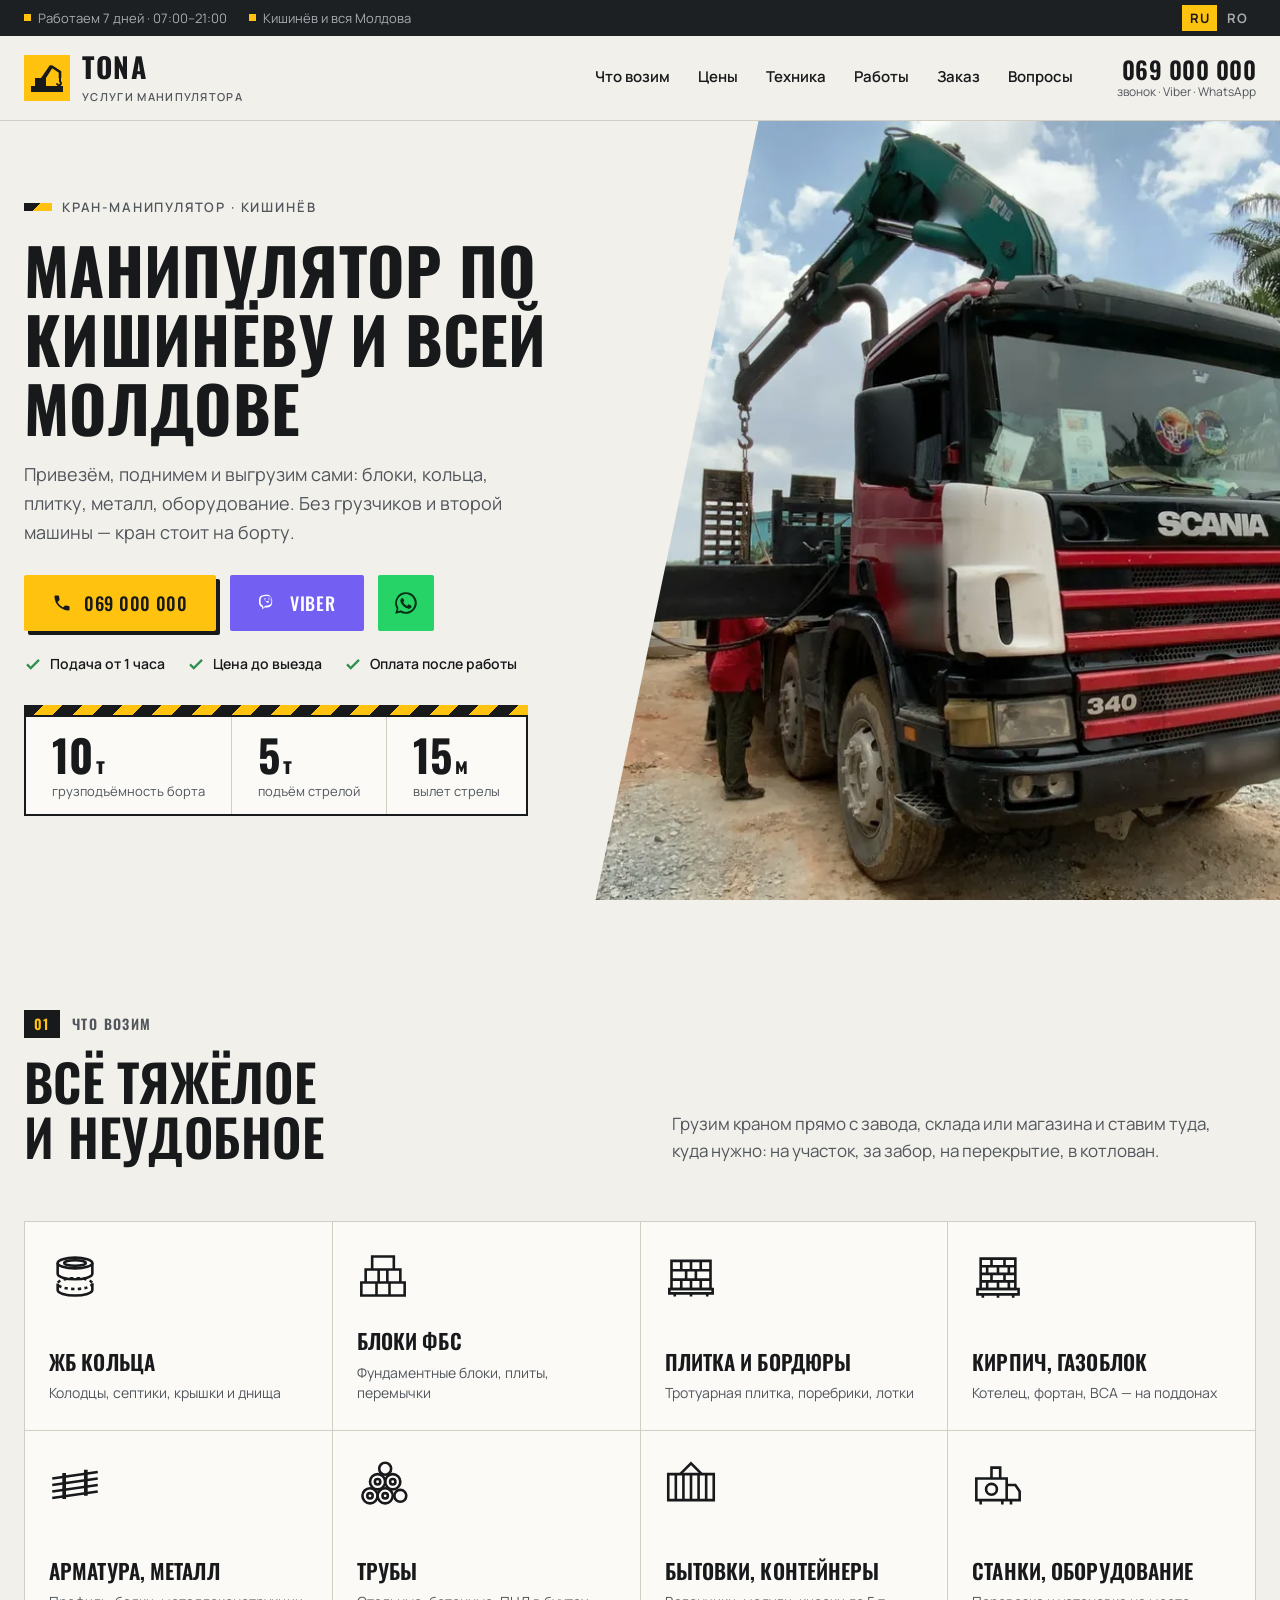
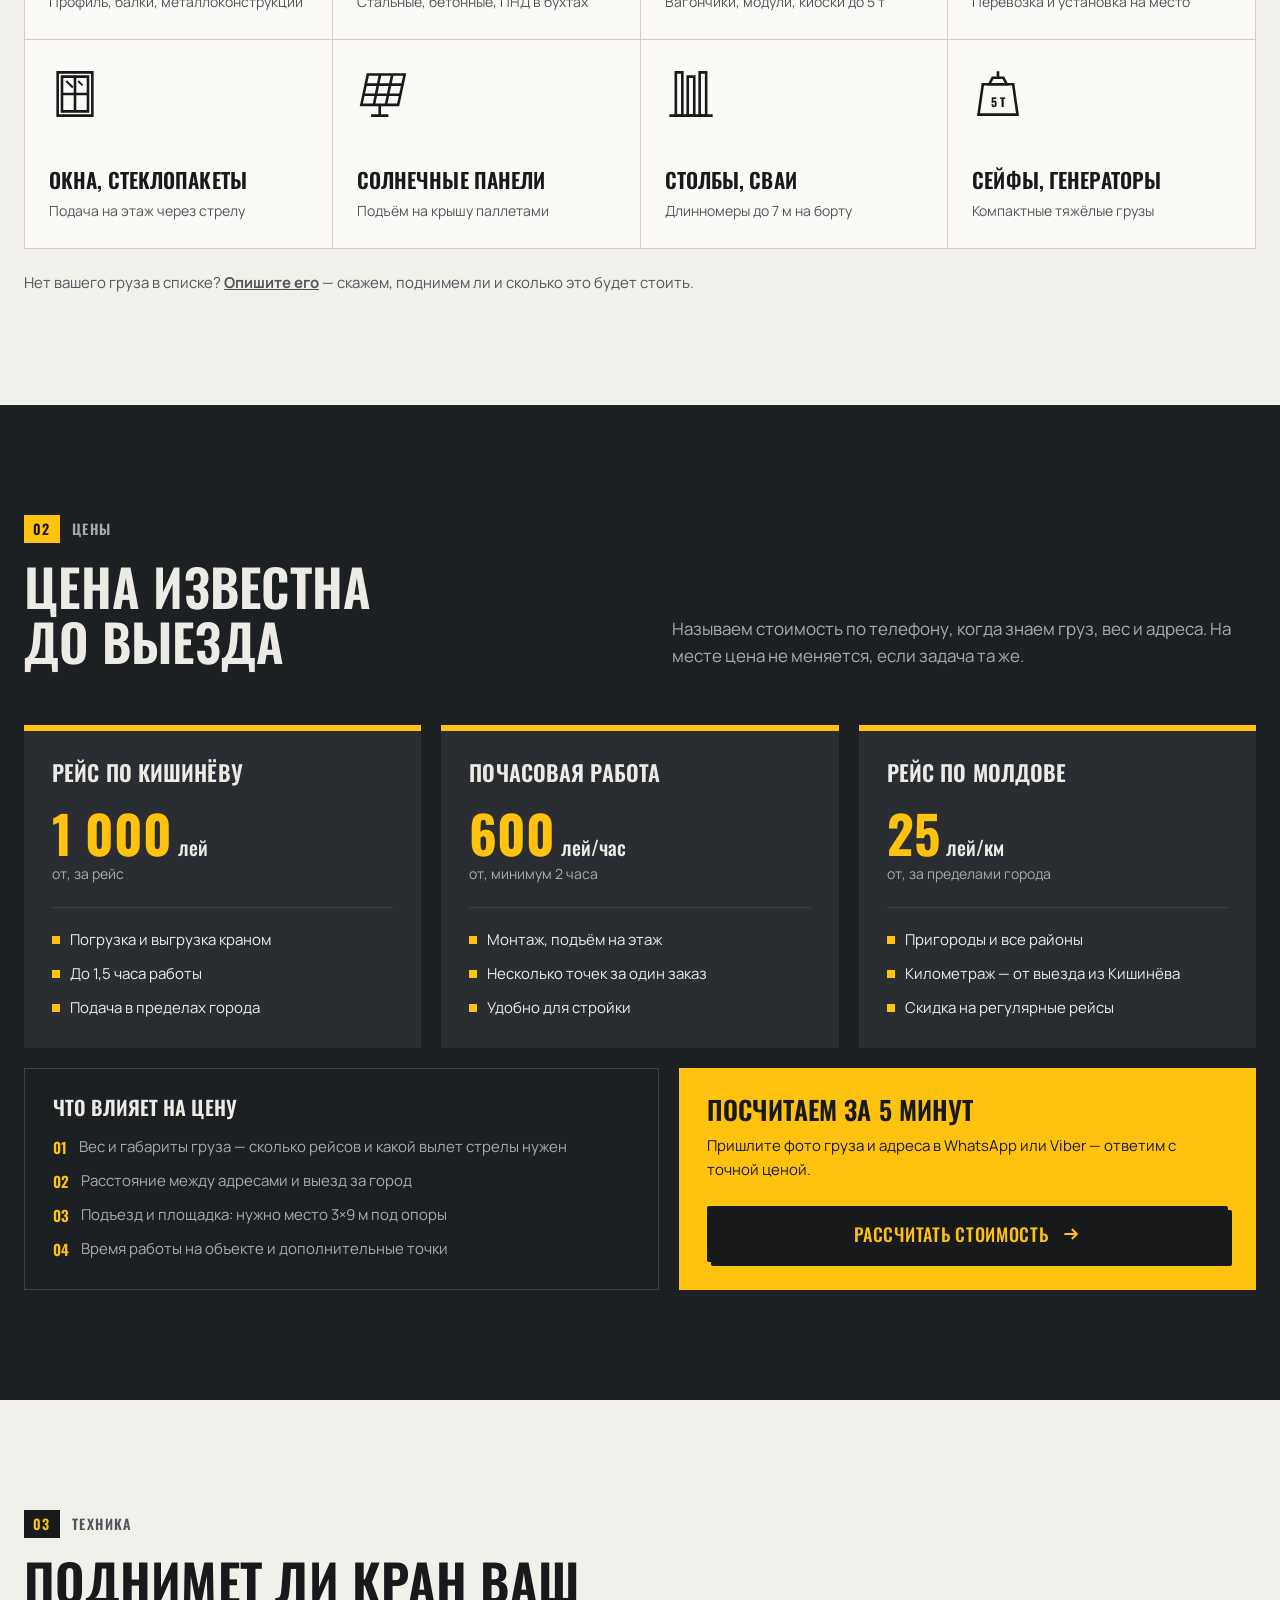
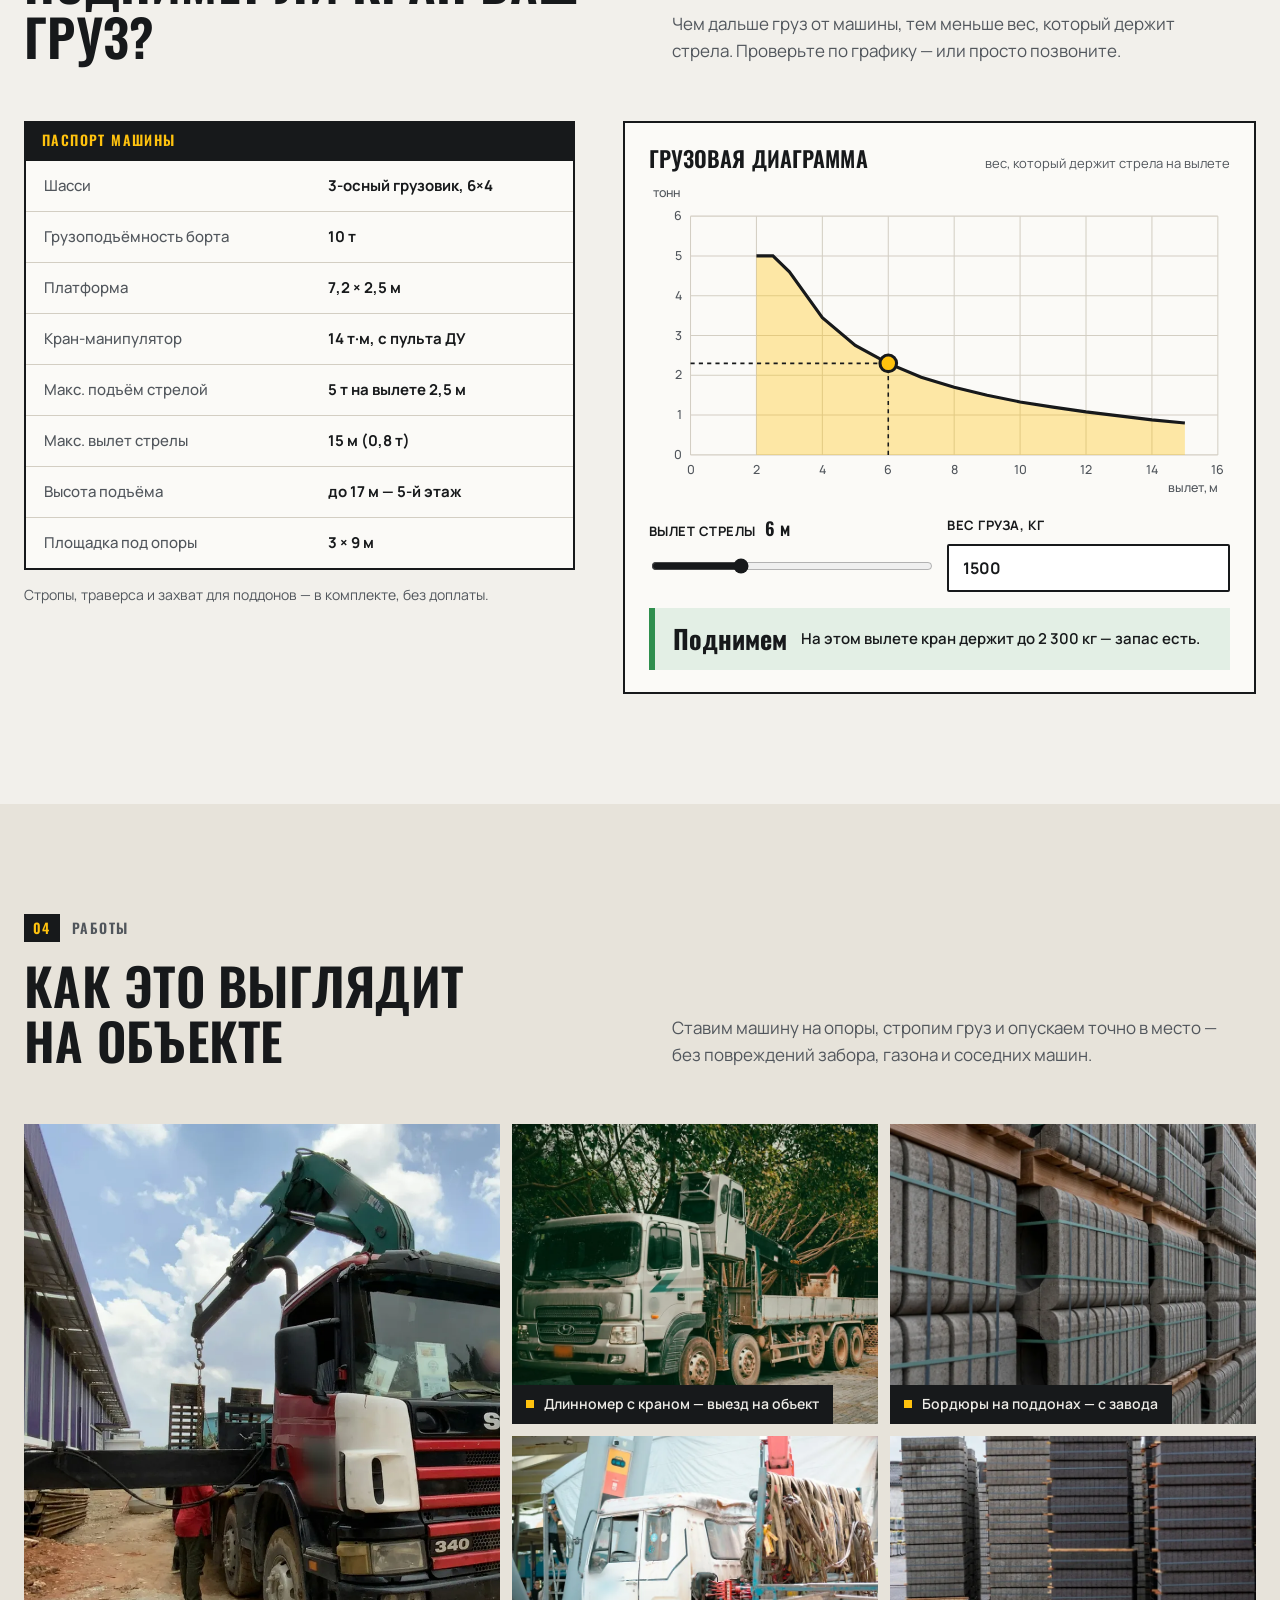
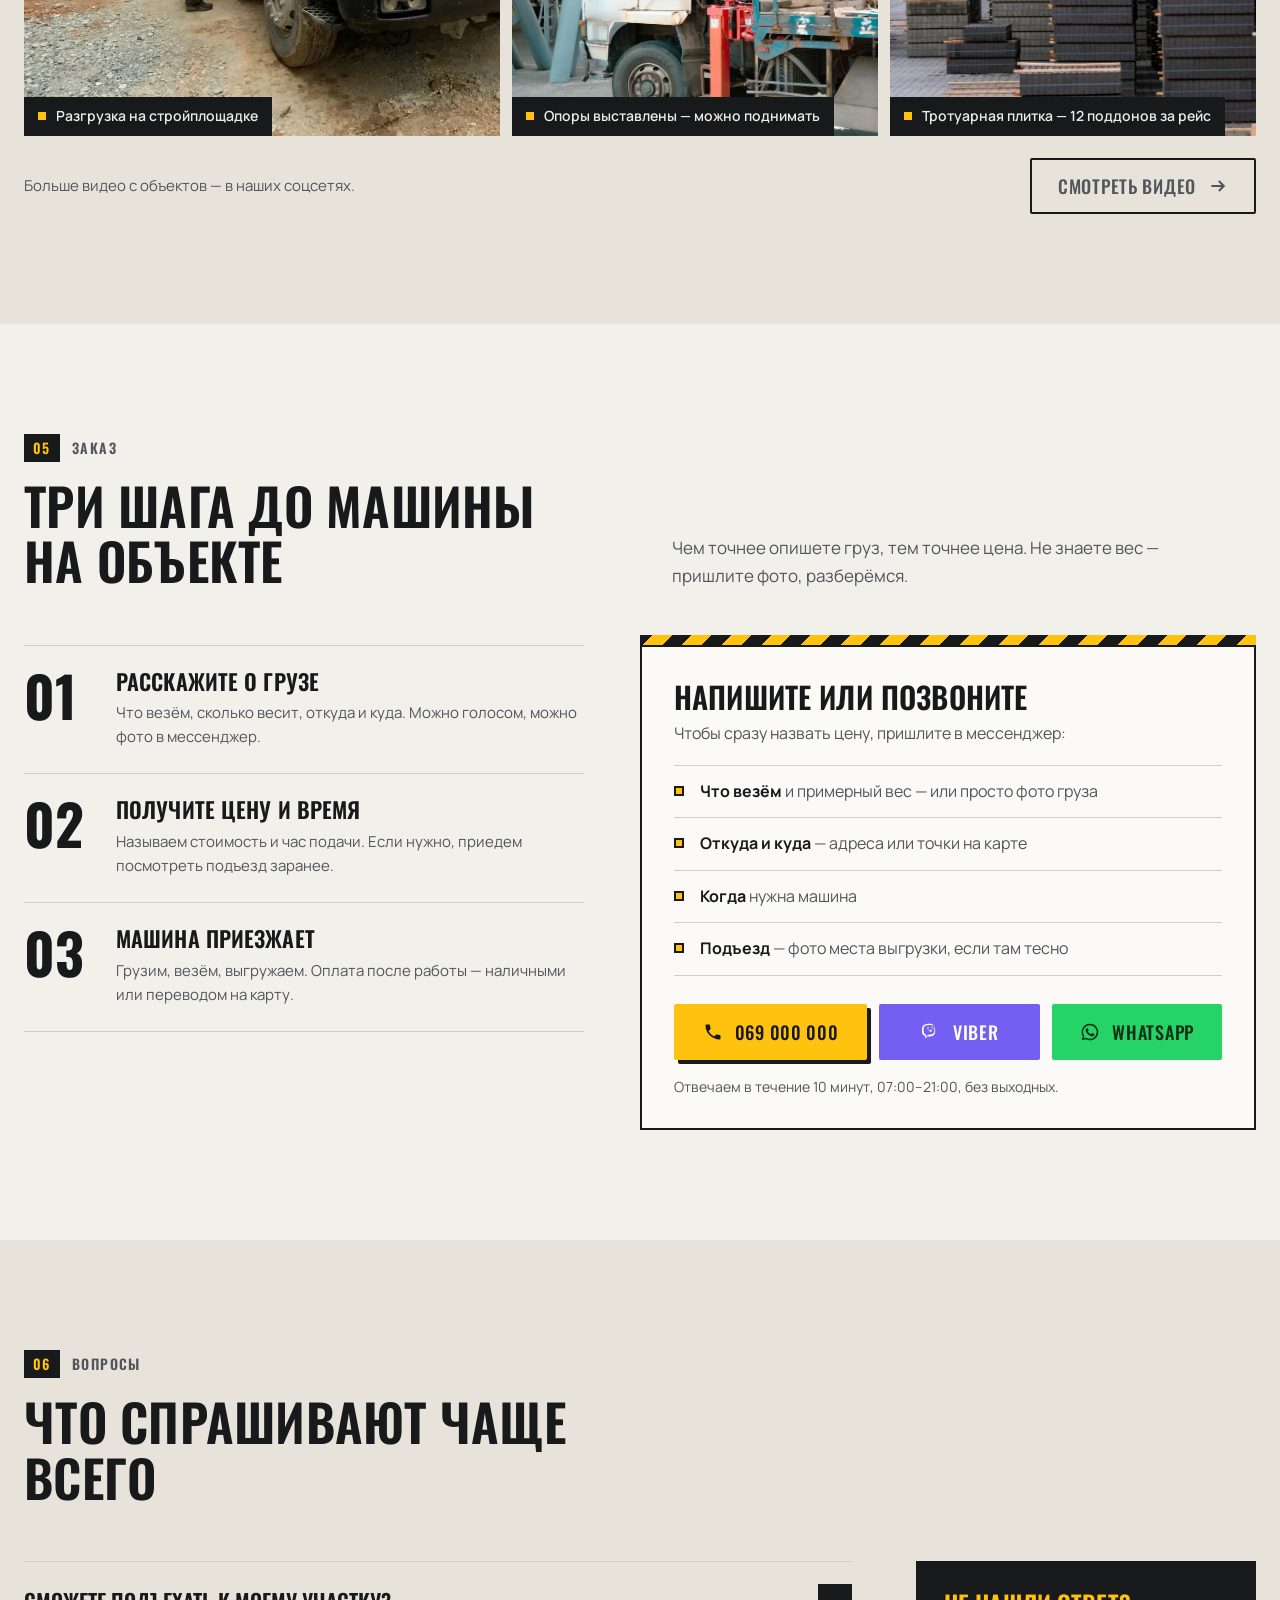
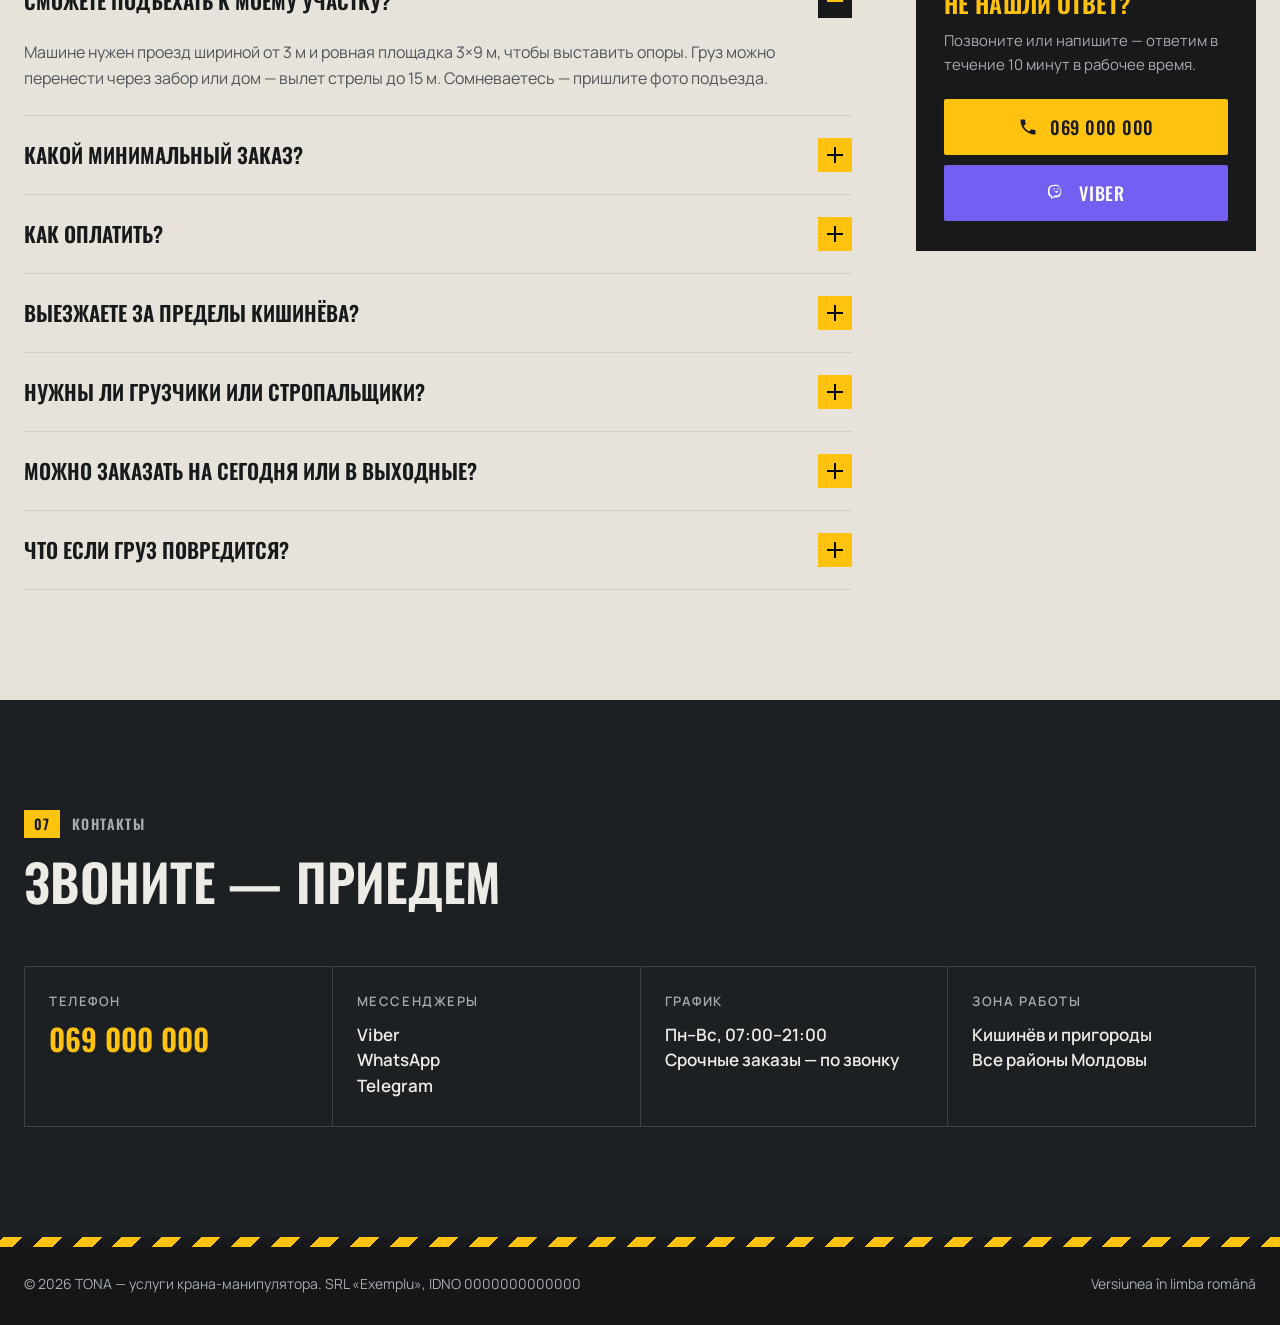
==== commit aad06c4a: "Add files via upload" ====
--- a/index.html
+++ b/index.html
@@ -103,8 +103,8 @@
       <p class="hero__lead">Привезём, поднимем и выгрузим сами: блоки, кольца, плитку, металл, оборудование. Без грузчиков и второй машины — кран стоит на борту.</p>
       <div class="hero__cta">
         <a class="btn btn--y" href="tel:+37369000000"><svg><use href="#i-phone"/></svg>069 000 000</a>
-        <a class="btn btn--wa" href="https://wa.me/37369000000?text=%D0%97%D0%B4%D1%80%D0%B0%D0%B2%D1%81%D1%82%D0%B2%D1%83%D0%B9%D1%82%D0%B5!%20%D0%9D%D1%83%D0%B6%D0%B5%D0%BD%20%D0%BC%D0%B0%D0%BD%D0%B8%D0%BF%D1%83%D0%BB%D1%8F%D1%82%D0%BE%D1%80" target="_blank" rel="noopener"><svg><use href="#i-wa"/></svg>WhatsApp</a>
-        <a class="btn btn--vb btn--sq" href="viber://chat?number=%2B37369000000" aria-label="Написать в Viber"><svg><use href="#i-vb"/></svg></a>
+        <a class="btn btn--vb" href="viber://chat?number=%2B37369000000"><svg><use href="#i-vb"/></svg>Viber</a>
+        <a class="btn btn--wa btn--sq" href="https://wa.me/37369000000?text=%D0%97%D0%B4%D1%80%D0%B0%D0%B2%D1%81%D1%82%D0%B2%D1%83%D0%B9%D1%82%D0%B5!%20%D0%9D%D1%83%D0%B6%D0%B5%D0%BD%20%D0%BC%D0%B0%D0%BD%D0%B8%D0%BF%D1%83%D0%BB%D1%8F%D1%82%D0%BE%D1%80" target="_blank" rel="noopener" aria-label="Написать в WhatsApp"><svg><use href="#i-wa"/></svg></a>
       </div>
       <div class="hero__note">
         <span><svg><use href="#i-check"/></svg>Подача от 1 часа</span>
@@ -313,8 +313,8 @@
         </ul>
         <div class="reach__btns">
           <a class="btn btn--y" href="tel:+37369000000"><svg><use href="#i-phone"/></svg>069 000 000</a>
+          <a class="btn btn--vb" href="viber://chat?number=%2B37369000000"><svg><use href="#i-vb"/></svg>Viber</a>
           <a class="btn btn--wa" href="https://wa.me/37369000000?text=%D0%97%D0%B4%D1%80%D0%B0%D0%B2%D1%81%D1%82%D0%B2%D1%83%D0%B9%D1%82%D0%B5!%20%D0%9D%D1%83%D0%B6%D0%B5%D0%BD%20%D0%BC%D0%B0%D0%BD%D0%B8%D0%BF%D1%83%D0%BB%D1%8F%D1%82%D0%BE%D1%80" target="_blank" rel="noopener"><svg><use href="#i-wa"/></svg>WhatsApp</a>
-          <a class="btn btn--vb" href="viber://chat?number=%2B37369000000"><svg><use href="#i-vb"/></svg>Viber</a>
         </div>
         <p class="reach__note">Отвечаем в течение 10 минут, 07:00–21:00, без выходных.</p>
       </div>
@@ -345,7 +345,7 @@
         <h3>Не нашли ответ?</h3>
         <p>Позвоните или напишите — ответим в течение 10 минут в рабочее время.</p>
         <a class="btn btn--y" href="tel:+37369000000"><svg><use href="#i-phone"/></svg>069 000 000</a>
-        <a class="btn btn--wa" href="https://wa.me/37369000000" target="_blank" rel="noopener"><svg><use href="#i-wa"/></svg>WhatsApp</a>
+        <a class="btn btn--vb" href="viber://chat?number=%2B37369000000"><svg><use href="#i-vb"/></svg>Viber</a>
       </aside>
     </div>
   </div>
@@ -362,7 +362,7 @@
     </div>
     <div class="contacts rv">
       <div><h3>ТЕЛЕФОН</h3><a class="big" href="tel:+37369000000">069 000 000</a></div>
-      <div><h3>МЕССЕНДЖЕРЫ</h3><a href="https://wa.me/37369000000" target="_blank" rel="noopener">WhatsApp</a><a href="viber://chat?number=%2B37369000000">Viber</a><a href="https://t.me/" target="_blank" rel="noopener">Telegram</a></div>
+      <div><h3>МЕССЕНДЖЕРЫ</h3><a href="viber://chat?number=%2B37369000000">Viber</a><a href="https://wa.me/37369000000" target="_blank" rel="noopener">WhatsApp</a><a href="https://t.me/" target="_blank" rel="noopener">Telegram</a></div>
       <div><h3>ГРАФИК</h3><p>Пн–Вс, 07:00–21:00</p><p>Срочные заказы — по звонку</p></div>
       <div><h3>ЗОНА РАБОТЫ</h3><p>Кишинёв и пригороды</p><p>Все районы Молдовы</p></div>
     </div>
@@ -381,8 +381,8 @@
 
 <nav class="mbar" aria-label="Быстрая связь">
   <a class="mbar__call" href="tel:+37369000000"><svg><use href="#i-phone"/></svg>Звонок</a>
+  <a class="mbar__vb" href="viber://chat?number=%2B37369000000"><svg><use href="#i-vb"/></svg>Viber</a>
   <a class="mbar__wa" href="https://wa.me/37369000000" target="_blank" rel="noopener"><svg><use href="#i-wa"/></svg>WhatsApp</a>
-  <a class="mbar__vb" href="viber://chat?number=%2B37369000000"><svg><use href="#i-vb"/></svg>Viber</a>
 </nav>
 
 <script src="main.js"></script>
--- a/style.css
+++ b/style.css
@@ -297,7 +297,7 @@
   .reach__btns{grid-template-columns:1fr 1fr}
   .reach__btns .btn--y{grid-column:1/-1}
   body{padding-bottom:68px}
-  .mbar{display:grid;grid-template-columns:1fr 1fr 1fr;position:fixed;left:0;right:0;bottom:0;z-index:50;height:64px;border-top:3px solid var(--ink)}
+  .mbar{display:none;grid-template-columns:1fr 1fr 1fr;position:fixed;left:0;right:0;bottom:0;z-index:50;height:64px;border-top:3px solid var(--ink)}
   .mbar a{display:flex;align-items:center;justify-content:center;gap:8px;text-decoration:none;font:600 16px/1 var(--head);text-transform:uppercase;letter-spacing:.04em}
   .mbar svg{width:22px;height:22px}
   .mbar__call{background:var(--y);color:var(--ink)}
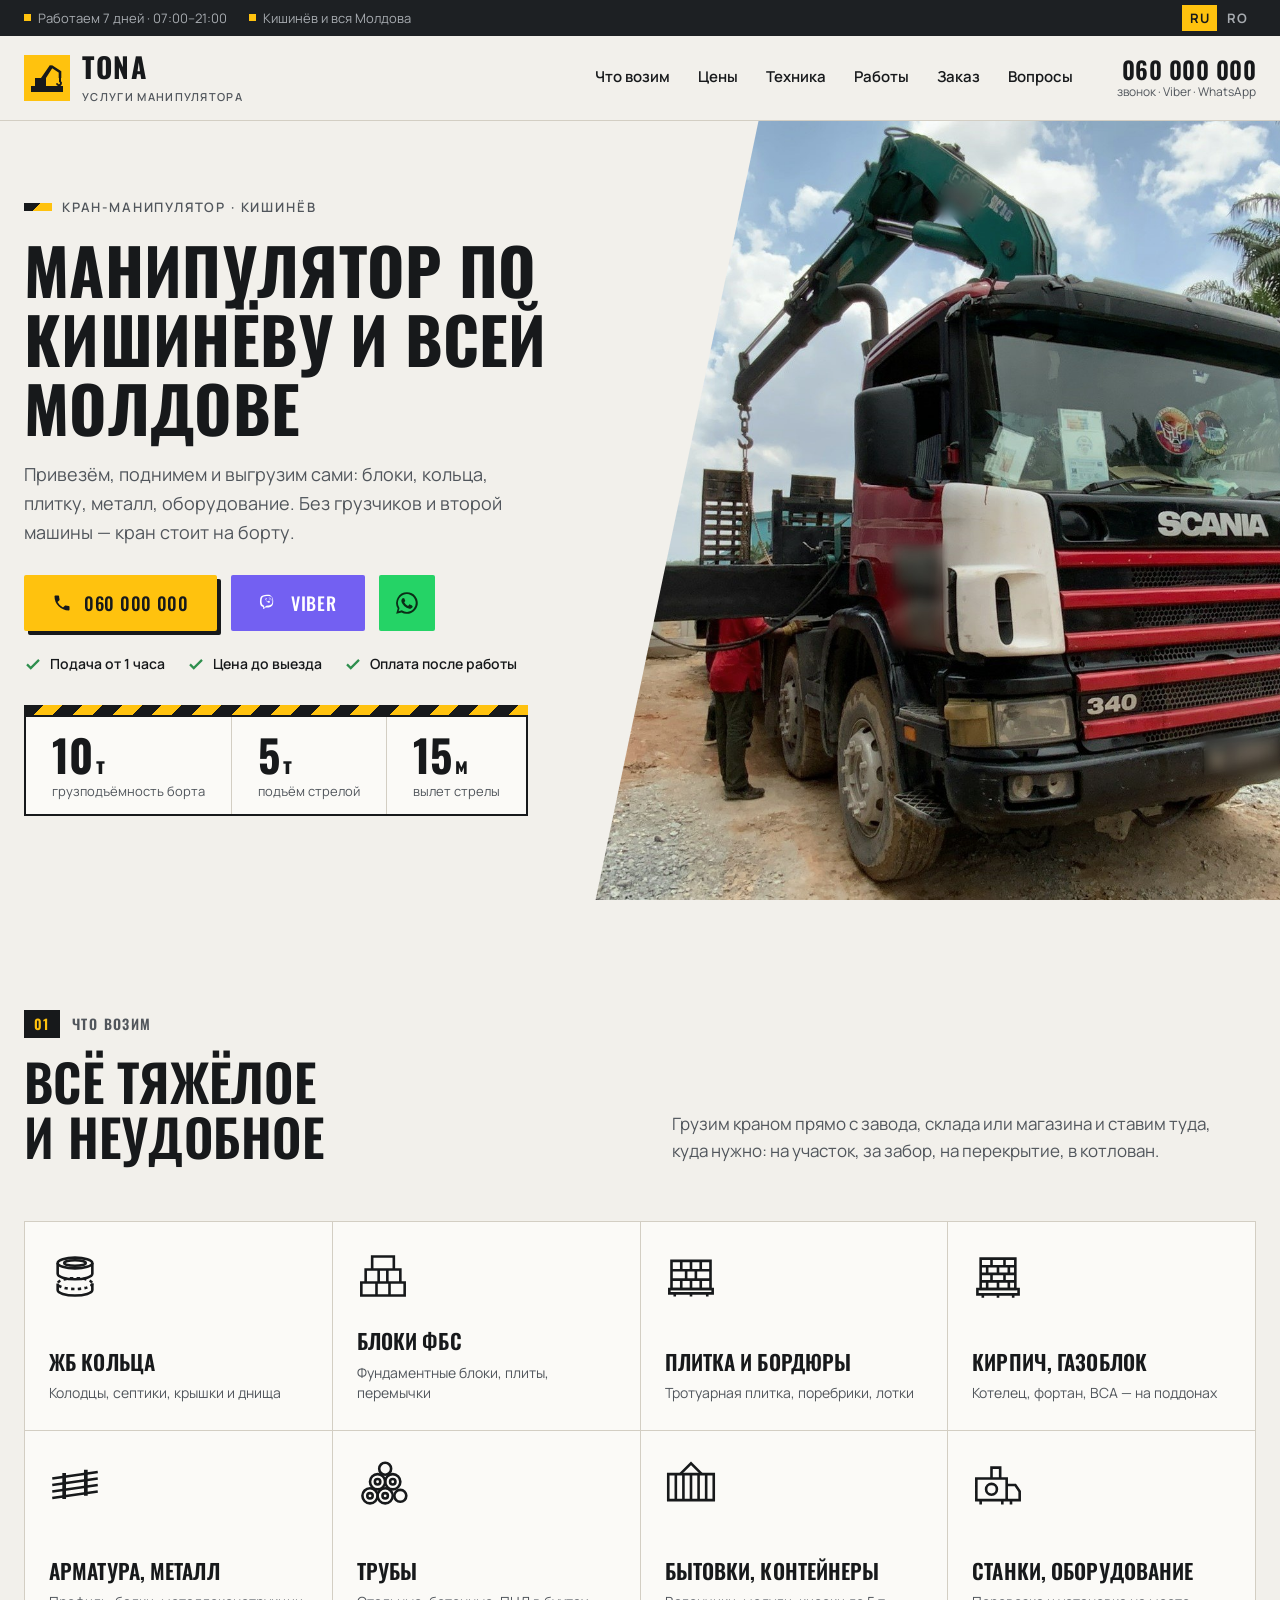
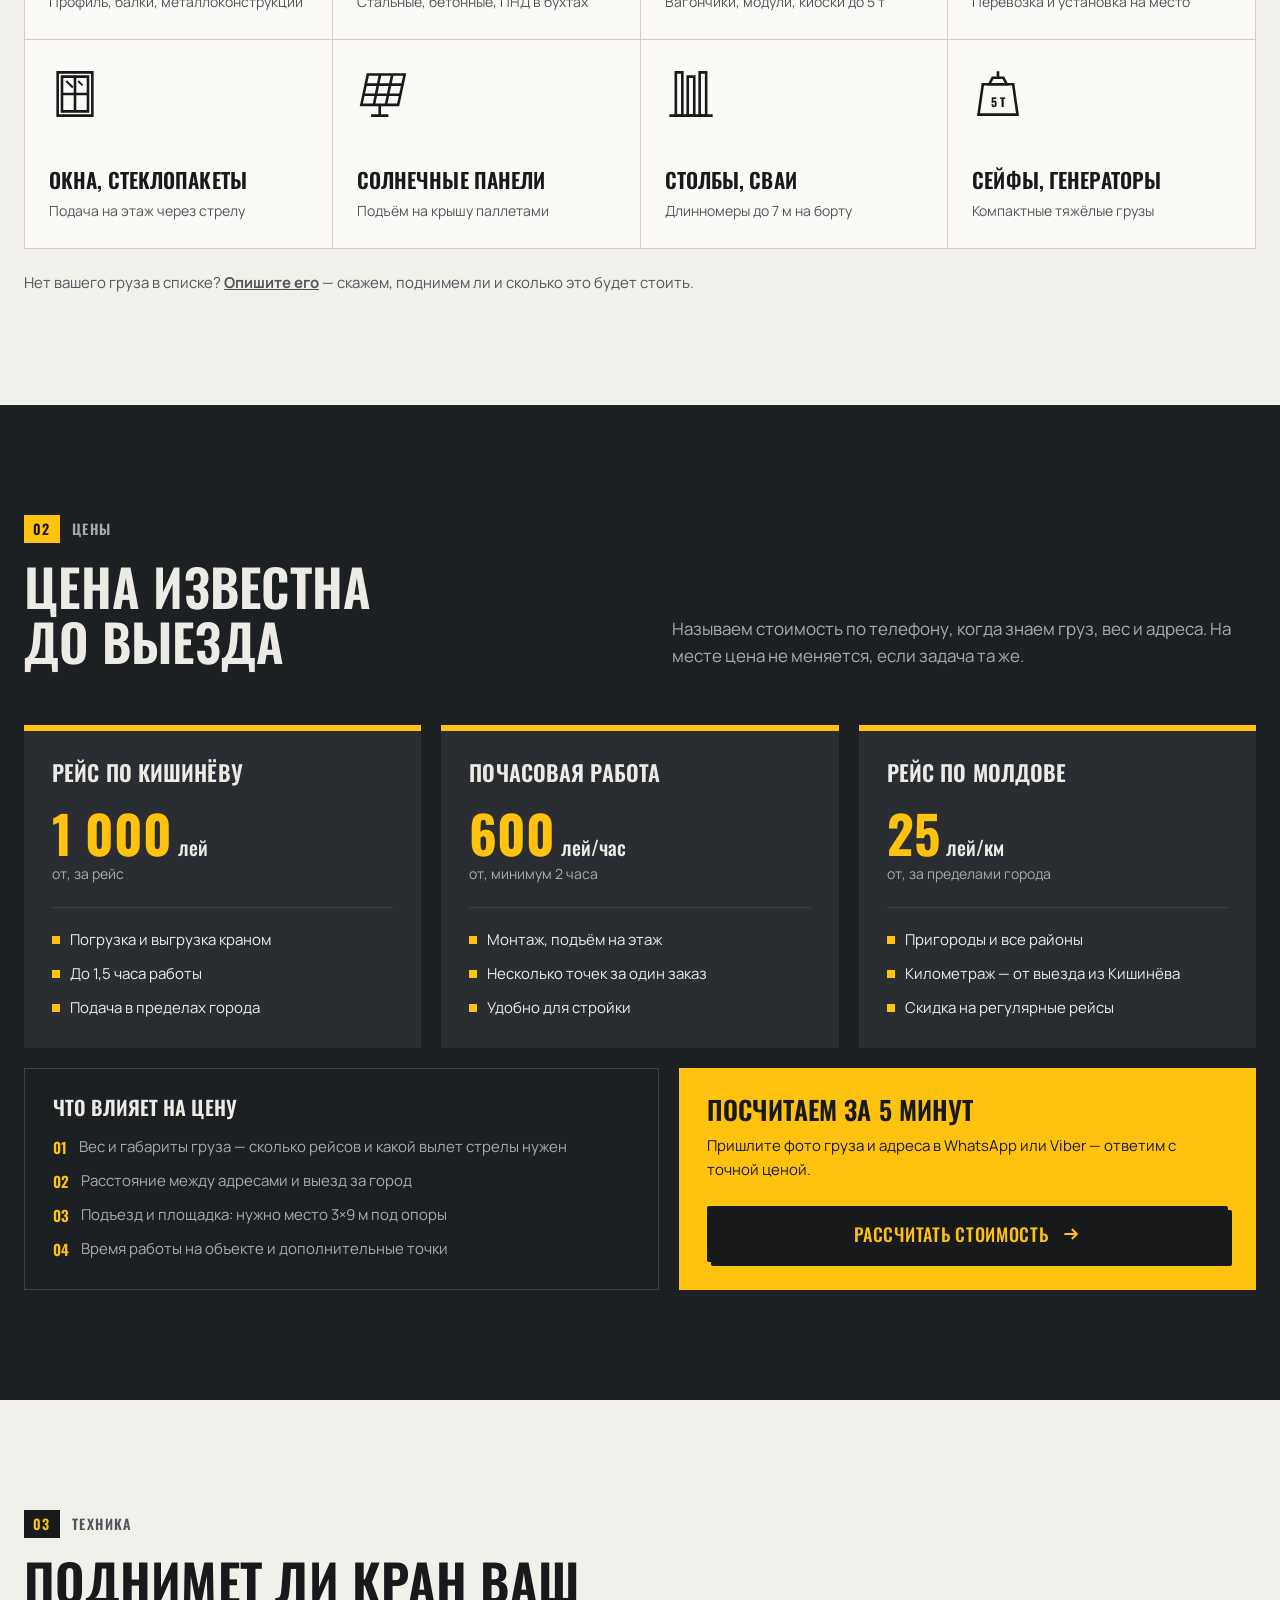
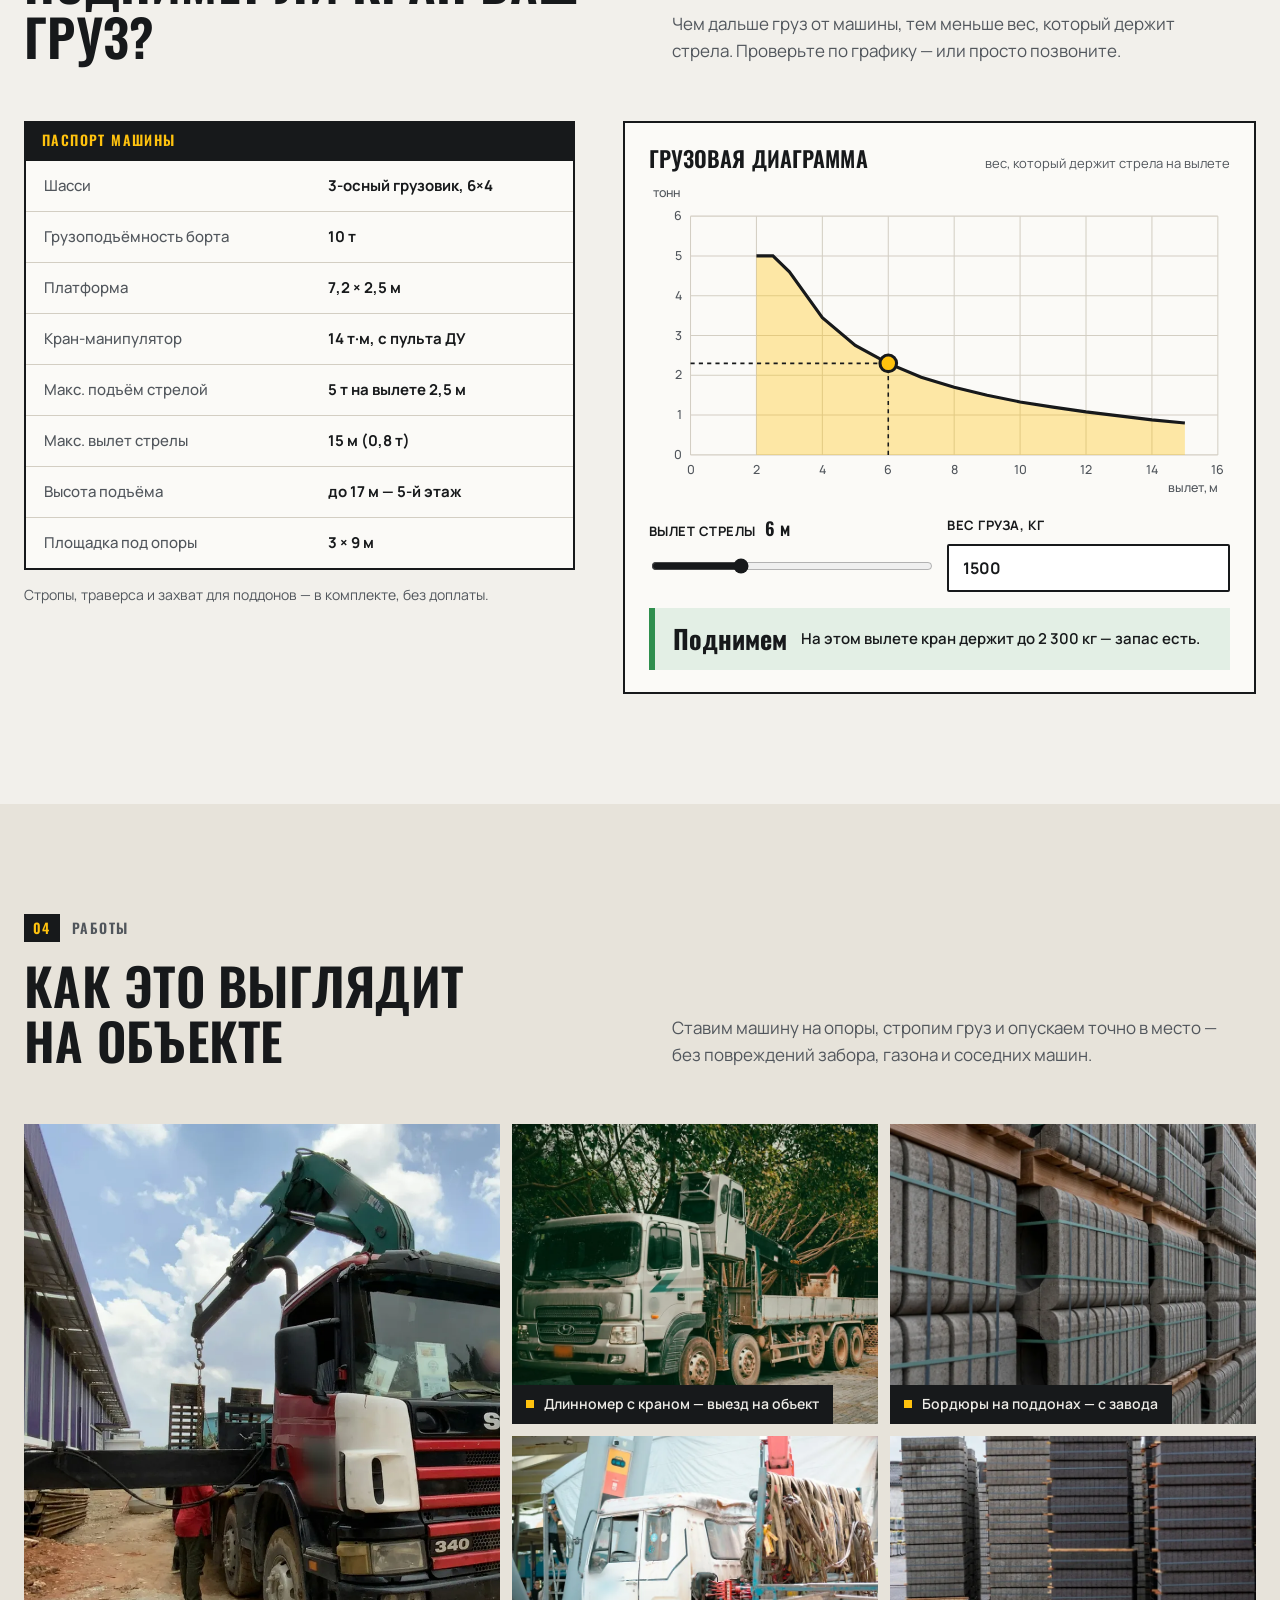
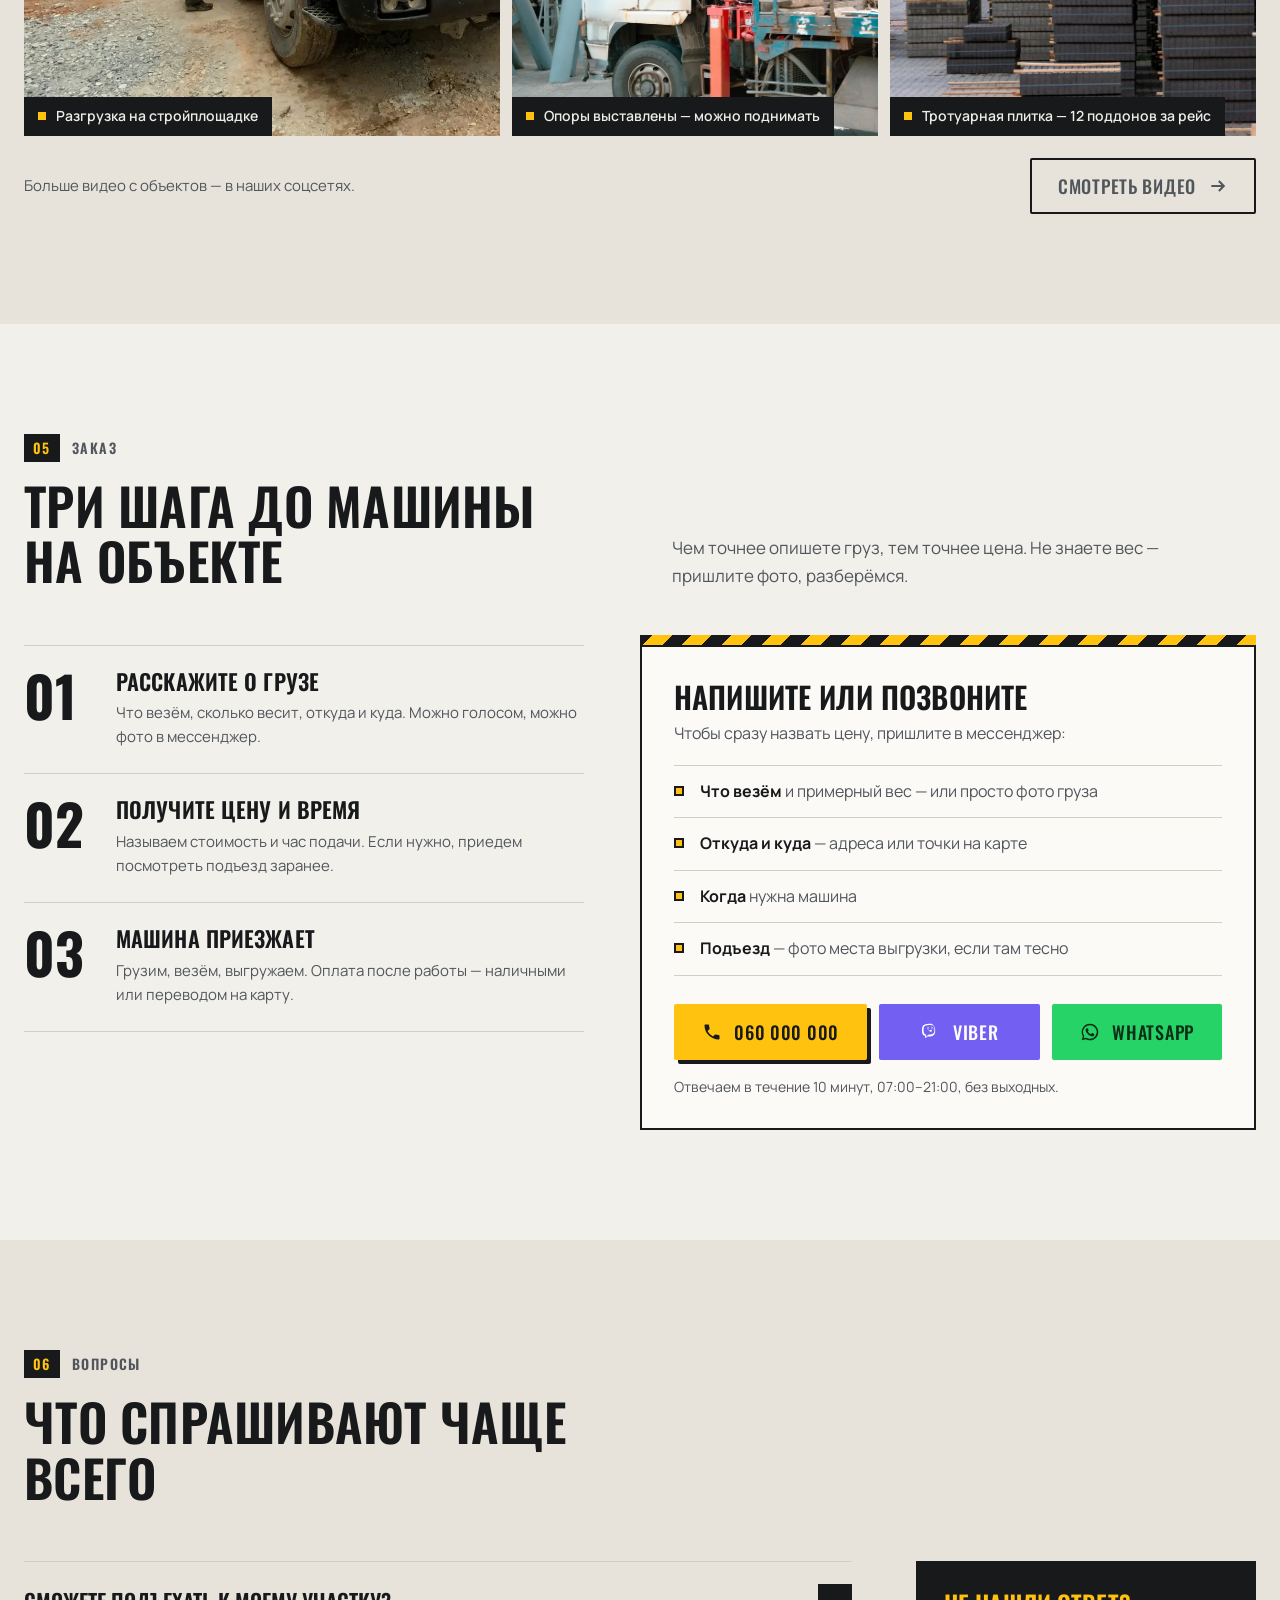
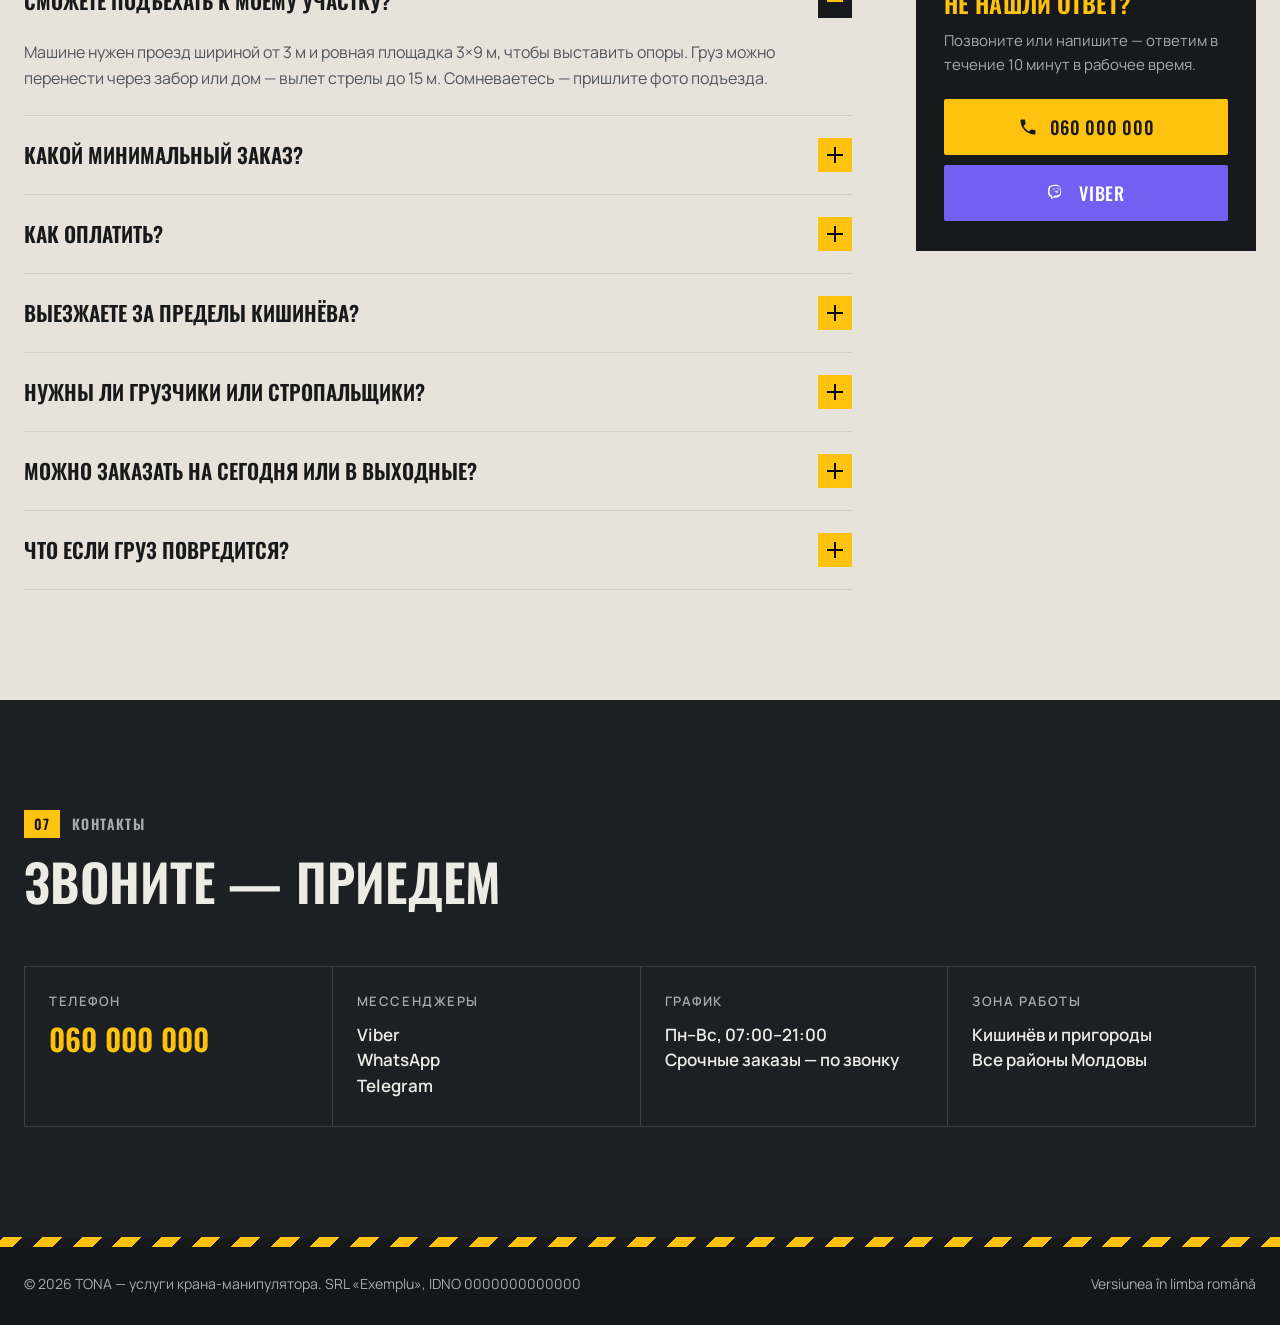
==== commit 1d01d404: "Add files via upload" ====
--- a/index.html
+++ b/index.html
@@ -1,390 +1,390 @@
-<!doctype html>
-<html lang="ru">
-<head>
-<meta charset="utf-8">
-<meta name="viewport" content="width=device-width,initial-scale=1">
-<title>Манипулятор в Кишинёве и по Молдове — TONA | 069 000 000</title>
-<meta name="description" content="Кран-манипулятор: борт 10 т, стрела 5 т, вылет 15 м. Доставка ЖБ колец, блоков ФБС, плитки, металла и оборудования по Кишинёву и всей Молдове. Цены от 1 000 лей, подача от 1 часа.">
-<link rel="canonical" href="https://webonix-md.github.io/manipulator/">
-<link rel="alternate" hreflang="ru" href="https://webonix-md.github.io/manipulator/">
-<link rel="alternate" hreflang="ro" href="https://webonix-md.github.io/manipulator/ro.html">
-<link rel="alternate" hreflang="x-default" href="https://webonix-md.github.io/manipulator/">
-<meta property="og:type" content="website">
-<meta property="og:title" content="Манипулятор в Кишинёве и по Молдове — TONA">
-<meta property="og:description" content="Борт 10 т · стрела 5 т · вылет 15 м. Цены от 1 000 лей. Звоните: 069 000 000">
-<meta property="og:url" content="https://webonix-md.github.io/manipulator/">
-<meta property="og:image" content="https://webonix-md.github.io/manipulator/img/og/og-square-ru.jpg">
-<meta property="og:image:width" content="1200">
-<meta property="og:image:height" content="1200">
-<meta property="og:locale" content="ru_RU">
-<meta name="theme-color" content="#1D2023">
-<link rel="icon" href="favicon.svg" type="image/svg+xml">
-<link rel="preload" href="fonts/oswald-cyrillic.woff2" as="font" type="font/woff2" crossorigin>
-<link rel="preload" href="img/hero.jpg" as="image" media="(min-width:961px)">
-<link rel="preload" href="img/hero-m.webp" as="image" media="(max-width:960px)">
-<link rel="stylesheet" href="style.css">
-<script type="application/ld+json">
-{"@context":"https://schema.org","@type":"LocalBusiness","name":"TONA — услуги манипулятора","telephone":"+37369000000","areaServed":"Moldova","address":{"@type":"PostalAddress","addressLocality":"Chișinău","addressCountry":"MD"},"openingHours":"Mo-Su 07:00-21:00","priceRange":"от 1000 MDL"}
-</script>
-</head>
-<body>
-
-<!-- ===== Иконки ===== -->
-<svg width="0" height="0" style="position:absolute" aria-hidden="true">
-  <symbol id="i-phone" viewBox="0 0 24 24"><path fill="currentColor" d="M6.6 10.8a15.1 15.1 0 0 0 6.6 6.6l2.2-2.2c.3-.3.7-.4 1-.2 1.1.4 2.3.6 3.6.6.6 0 1 .4 1 1V20c0 .6-.4 1-1 1A17 17 0 0 1 3 4c0-.6.4-1 1-1h3.5c.6 0 1 .4 1 1 0 1.3.2 2.5.6 3.6.1.3 0 .7-.2 1l-2.3 2.2z"/></symbol>
-  <symbol id="i-wa" viewBox="0 0 24 24"><path fill="currentColor" d="M12 2a10 10 0 0 0-8.6 15.1L2 22l5-1.3A10 10 0 1 0 12 2zm0 18.2c-1.6 0-3.1-.4-4.4-1.2l-.3-.2-3 .8.8-2.9-.2-.3A8.2 8.2 0 1 1 12 20.2zm4.5-6.1c-.2-.1-1.5-.7-1.7-.8-.2-.1-.4-.1-.6.1l-.8 1c-.1.2-.3.2-.5.1-.2-.1-1-.4-2-1.2-.7-.7-1.2-1.5-1.4-1.7-.1-.2 0-.4.1-.5l.4-.4.3-.4v-.5l-.8-1.9c-.2-.5-.4-.4-.6-.4h-.5c-.2 0-.5.1-.7.3-.2.3-.9.9-.9 2.2s.9 2.5 1 2.7c.1.2 1.8 2.8 4.4 3.9 1.6.7 2.3.8 3.1.6.5-.1 1.5-.6 1.7-1.2.2-.6.2-1.1.2-1.2-.1-.1-.3-.2-.5-.3z"/></symbol>
-  <symbol id="i-vb" viewBox="0 0 24 24"><path fill="currentColor" d="M11.4 2C9.2 2 4.6 2.4 2.9 4 1.7 5.2 1.3 7 1.2 9.2c-.1 2.2-.2 6.4 3.8 7.6v1.7s0 .7.4.8c.6.2.9-.3 1.4-.9l.9-1c2.7.2 4.8-.3 5.1-.4.5-.2 3.6-.6 4.1-4.6.5-4.2-.2-6.8-1.6-8C14 2.2 12.2 2 11.4 2zm.2 1.6c.7 0 2.2.2 3.2 1 1.1.9 1.6 3.1 1.2 6.6-.4 3.2-2.7 3.4-3.1 3.6-.2.1-2 .5-4.3.4l-2.4 2.5v-2.5c-3.3-.9-3.1-4.4-3.1-6.2.1-1.9.4-3.4 1.4-4.3 1.4-1.2 5.3-1.1 7.1-1.1zm.1 1.9c-.2 0-.2.3 0 .3 1.7 0 3.2 1.1 3.2 3.3 0 .2.3.2.3 0 0-2.4-1.6-3.6-3.5-3.6zm-2.8.6c-.2 0-.4.1-.6.2-.4.3-.8.8-.7 1.2.1.4 1.3 3.2 4 4.3.4.2.8 0 1.1-.4l.4-.5c.2-.3.1-.6-.1-.8l-1-.7c-.3-.2-.6 0-.7.1l-.4.5c-.2.2-.5.2-.5.2-1.6-.4-2-2-2-2s0-.3.2-.5l.5-.4c.2-.1.3-.4.1-.7l-.7-1c-.1-.2-.3-.3-.5-.3zm3.1.3c-.2 0-.2.3 0 .3 1.1.1 1.9.8 1.9 2.1 0 .2.3.2.3 0 0-1.4-.9-2.3-2.2-2.4zm.1 1.1c-.2 0-.2.3 0 .3.5 0 .8.4.8.9 0 .2.3.2.3 0 0-.7-.4-1.2-1.1-1.2z"/></symbol>
-  <symbol id="i-arrow" viewBox="0 0 24 24"><path fill="none" stroke="currentColor" stroke-width="2.4" d="M4 12h15M13 6l6 6-6 6"/></symbol>
-  <symbol id="i-check" viewBox="0 0 24 24"><path fill="none" stroke="currentColor" stroke-width="3" d="M4 12.5l5 5L20 6.5"/></symbol>
-
-  <!-- Грузы: контурные иконки 48×48 -->
-  <symbol id="c-rings" viewBox="0 0 48 48"><g fill="none" stroke="currentColor"><ellipse cx="24" cy="12" rx="16" ry="5"/><ellipse cx="24" cy="12" rx="10" ry="2.6"/><path d="M8 12v10c0 2.8 7.2 5 16 5s16-2.2 16-5V12"/><ellipse cx="24" cy="31" rx="16" ry="5" stroke-dasharray="3 3"/><path d="M8 31v6c0 2.8 7.2 5 16 5s16-2.2 16-5v-6"/></g></symbol>
-  <symbol id="c-blocks" viewBox="0 0 48 48"><g fill="none" stroke="currentColor"><path d="M4 30h40v12H4zM8 18h32v12H8zM14 6h20v12H14z"/><path d="M18 30v12M30 30v12M20 18v12M28 18v12"/></g></symbol>
-  <symbol id="c-paving" viewBox="0 0 48 48"><g fill="none" stroke="currentColor"><path d="M6 10h36v26H6z"/><path d="M6 18.7h36M6 27.3h36M15 10v8.7M24 10v8.7M33 10v8.7M19.5 18.7v8.6M28.5 18.7v8.6M15 27.3V36M24 27.3V36M33 27.3V36"/><path d="M4 36h40v4H4zM9 40v3M24 40v3M39 40v3"/></g></symbol>
-  <symbol id="c-bricks" viewBox="0 0 48 48"><g fill="none" stroke="currentColor"><path d="M8 8h32v28H8z"/><path d="M8 15h32M8 22h32M8 29h32M18 8v7M30 8v7M14 15v7M24 15v7M34 15v7M18 22v7M30 22v7M14 29v7M24 29v7M34 29v7"/><path d="M5 36h38v5H5zM10 41v3M24 41v3M38 41v3"/></g></symbol>
-  <symbol id="c-rebar" viewBox="0 0 48 48"><g fill="none" stroke="currentColor"><path d="M3 18l42-6M3 24l42-6M3 30l42-6M3 36l42-6"/><path d="M14 13v24M34 10v24" stroke-width="3.4"/></g></symbol>
-  <symbol id="c-pipes" viewBox="0 0 48 48"><g fill="none" stroke="currentColor"><circle cx="12" cy="34" r="7"/><circle cx="26" cy="34" r="7"/><circle cx="40" cy="34" r="5.5"/><circle cx="19" cy="21" r="7"/><circle cx="33" cy="21" r="7"/><circle cx="26" cy="9" r="5.5"/><circle cx="12" cy="34" r="2.5"/><circle cx="26" cy="34" r="2.5"/><circle cx="19" cy="21" r="2.5"/><circle cx="33" cy="21" r="2.5"/></g></symbol>
-  <symbol id="c-container" viewBox="0 0 48 48"><g fill="none" stroke="currentColor"><path d="M3 14h42v24H3z"/><path d="M10 14v24M17 14v24M24 14v24M31 14v24M38 14v24"/><path d="M14 14 24 4l10 10"/></g></symbol>
-  <symbol id="c-machine" viewBox="0 0 48 48"><g fill="none" stroke="currentColor"><path d="M4 18h28v20H4zM32 24h8l4 6v8H32z"/><circle cx="18" cy="28" r="5"/><path d="M8 38v4M28 38v4M36 38v4M18 18V8h8v10"/></g></symbol>
-  <symbol id="c-window" viewBox="0 0 48 48"><g fill="none" stroke="currentColor"><path d="M8 4h32v40H8z"/><path d="M12 8h24v32H12zM24 8v32M12 24h24"/><path d="M16 12l6 6M27 12l4 4" stroke-width="1.8"/></g></symbol>
-  <symbol id="c-solar" viewBox="0 0 48 48"><g fill="none" stroke="currentColor"><path d="M10 6h34L38 34H4z"/><path d="M7.4 15.3h34.4M5.7 24.7h34.6M21.3 6 15.6 34M32.6 6l-5.9 28"/><path d="M21 34v10M13 44h16"/></g></symbol>
-  <symbol id="c-poles" viewBox="0 0 48 48"><g fill="none" stroke="currentColor"><path d="M10 4h6v40h-6zM21 8h6v36h-6zM32 4h6v40h-6z"/><path d="M4 44h40"/></g></symbol>
-  <symbol id="c-heavy" viewBox="0 0 48 48"><g fill="none" stroke="currentColor"><path d="M24 3v6"/><path d="M19 9h10l3 6H16z"/><path d="M10 15h28l4 28H6z"/><text x="24" y="36" text-anchor="middle" font-family="Oswald,Arial" font-weight="700" font-size="11" fill="currentColor" stroke="none">5 T</text></g></symbol>
-</svg>
-
-<!-- ===== Шапка ===== -->
-<div class="top">
-  <div class="wrap">
-    <div class="top__info">
-      <span><i></i>Работаем 7 дней · 07:00–21:00</span>
-      <span><i></i>Кишинёв и вся Молдова</span>
-    </div>
-    <nav class="lang" aria-label="Язык">
-      <a href="index.html" aria-current="page" hreflang="ru">RU</a>
-      <a href="ro.html" hreflang="ro" lang="ro">RO</a>
-    </nav>
-  </div>
-</div>
-
-<header class="head" id="head">
-  <div class="wrap">
-    <a class="logo" href="#top" aria-label="TONA — на главную">
-      <svg class="logo__mark" viewBox="0 0 46 46" aria-hidden="true"><rect width="46" height="46" fill="#FFC20E"/><path d="M7 37h32v-6H7z" fill="#17191B"/><path d="M11 31V23h6l9-13 3 2-7 11v8z" fill="#17191B"/><path d="M27 11l9 6v6" fill="none" stroke="#17191B" stroke-width="2.6"/><path d="M36 23v3.5a2 2 0 1 1-3 1.7" fill="none" stroke="#17191B" stroke-width="2"/></svg>
-      <span><span class="logo__name">TONA</span><span class="logo__sub">услуги манипулятора</span></span>
-    </a>
-    <nav class="nav" id="nav" aria-label="Разделы">
-      <a href="#cargo">Что возим</a>
-      <a href="#prices">Цены</a>
-      <a href="#tech">Техника</a>
-      <a href="#works">Работы</a>
-      <a href="#order">Заказ</a>
-      <a href="#faq">Вопросы</a>
-    </nav>
-    <a class="head__phone" href="tel:+37369000000"><b>069 000 000</b><small>звонок · Viber · WhatsApp</small></a>
-    <button class="burger" id="burger" aria-label="Меню" aria-expanded="false" aria-controls="nav"><span></span><span></span><span></span></button>
-  </div>
-</header>
-
-<main id="top">
-
-<!-- ===== Hero ===== -->
-<section class="hero">
-  <div class="hero__media">
-    <picture>
-      <source media="(max-width:960px)" srcset="img/hero-m.webp">
-      <img src="img/hero.jpg" width="1568" height="1212" alt="Грузовик с краном-манипулятором на строительной площадке" fetchpriority="high">
-    </picture>
-    <div class="hero__mask"></div>
-  </div>
-  <div class="wrap">
-    <div class="hero__text">
-      <span class="eyebrow">Кран-манипулятор · Кишинёв</span>
-      <h1>Манипулятор по Кишинёву и&nbsp;всей Молдове</h1>
-      <p class="hero__lead">Привезём, поднимем и выгрузим сами: блоки, кольца, плитку, металл, оборудование. Без грузчиков и второй машины — кран стоит на борту.</p>
-      <div class="hero__cta">
-        <a class="btn btn--y" href="tel:+37369000000"><svg><use href="#i-phone"/></svg>069 000 000</a>
-        <a class="btn btn--vb" href="viber://chat?number=%2B37369000000"><svg><use href="#i-vb"/></svg>Viber</a>
-        <a class="btn btn--wa btn--sq" href="https://wa.me/37369000000?text=%D0%97%D0%B4%D1%80%D0%B0%D0%B2%D1%81%D1%82%D0%B2%D1%83%D0%B9%D1%82%D0%B5!%20%D0%9D%D1%83%D0%B6%D0%B5%D0%BD%20%D0%BC%D0%B0%D0%BD%D0%B8%D0%BF%D1%83%D0%BB%D1%8F%D1%82%D0%BE%D1%80" target="_blank" rel="noopener" aria-label="Написать в WhatsApp"><svg><use href="#i-wa"/></svg></a>
-      </div>
-      <div class="hero__note">
-        <span><svg><use href="#i-check"/></svg>Подача от 1 часа</span>
-        <span><svg><use href="#i-check"/></svg>Цена до выезда</span>
-        <span><svg><use href="#i-check"/></svg>Оплата после работы</span>
-      </div>
-      <div class="plate" aria-label="Характеристики машины">
-        <div><b>10<small>т</small></b><span>груз&shy;подъёмность борта</span></div>
-        <div><b>5<small>т</small></b><span>подъём стрелой</span></div>
-        <div><b>15<small>м</small></b><span>вылет стрелы</span></div>
-      </div>
-    </div>
-  </div>
-</section>
-
-<!-- ===== 01 Что возим ===== -->
-<section class="sec" id="cargo">
-  <div class="wrap">
-    <div class="sec__head rv">
-      <div>
-        <div class="sec__num"><b>01</b>Что возим</div>
-        <h2>Всё тяжёлое и&nbsp;неудобное</h2>
-      </div>
-      <p class="sec__lead">Грузим краном прямо с завода, склада или магазина и ставим туда, куда нужно: на участок, за забор, на перекрытие, в котлован.</p>
-    </div>
-    <ul class="cargo cargo-ul rv">
-      <li><svg><use href="#c-rings"/></svg><h3>ЖБ кольца</h3><p>Колодцы, септики, крышки и днища</p></li>
-      <li><svg><use href="#c-blocks"/></svg><h3>Блоки ФБС</h3><p>Фундаментные блоки, плиты, перемычки</p></li>
-      <li><svg><use href="#c-paving"/></svg><h3>Плитка и бордюры</h3><p>Тротуарная плитка, поребрики, лотки</p></li>
-      <li><svg><use href="#c-bricks"/></svg><h3>Кирпич, газоблок</h3><p>Котелец, фортан, BCA — на поддонах</p></li>
-      <li><svg><use href="#c-rebar"/></svg><h3>Арматура, металл</h3><p>Профиль, балки, металлоконструкции</p></li>
-      <li><svg><use href="#c-pipes"/></svg><h3>Трубы</h3><p>Стальные, бетонные, ПНД в бухтах</p></li>
-      <li><svg><use href="#c-container"/></svg><h3>Бытовки, контейнеры</h3><p>Вагончики, модули, киоски до 5 т</p></li>
-      <li><svg><use href="#c-machine"/></svg><h3>Станки, оборудование</h3><p>Перевозка и установка на место</p></li>
-      <li><svg><use href="#c-window"/></svg><h3>Окна, стеклопакеты</h3><p>Подача на этаж через стрелу</p></li>
-      <li><svg><use href="#c-solar"/></svg><h3>Солнечные панели</h3><p>Подъём на крышу паллетами</p></li>
-      <li><svg><use href="#c-poles"/></svg><h3>Столбы, сваи</h3><p>Длинномеры до 7 м на борту</p></li>
-      <li><svg><use href="#c-heavy"/></svg><h3>Сейфы, генераторы</h3><p>Компактные тяжёлые грузы</p></li>
-    </ul>
-    <p class="cargo__more rv">Нет вашего груза в списке? <a href="#order">Опишите его</a> — скажем, поднимем ли и сколько это будет стоить.</p>
-  </div>
-</section>
-
-<!-- ===== 02 Цены ===== -->
-<section class="sec sec--dark" id="prices">
-  <div class="wrap">
-    <div class="sec__head rv">
-      <div>
-        <div class="sec__num"><b>02</b>Цены</div>
-        <h2>Цена известна до&nbsp;выезда</h2>
-      </div>
-      <p class="sec__lead">Называем стоимость по телефону, когда знаем груз, вес и адреса. На месте цена не меняется, если задача та же.</p>
-    </div>
-    <div class="prices">
-      <article class="price rv">
-        <h3>Рейс по Кишинёву</h3>
-        <div class="price__sum">1 000<small>лей</small></div>
-        <div class="price__from">от, за рейс</div>
-        <ul>
-          <li>Погрузка и выгрузка краном</li>
-          <li>До 1,5 часа работы</li>
-          <li>Подача в пределах города</li>
-        </ul>
-      </article>
-      <article class="price rv">
-        <h3>Почасовая работа</h3>
-        <div class="price__sum">600<small>лей/час</small></div>
-        <div class="price__from">от, минимум 2 часа</div>
-        <ul>
-          <li>Монтаж, подъём на этаж</li>
-          <li>Несколько точек за один заказ</li>
-          <li>Удобно для стройки</li>
-        </ul>
-      </article>
-      <article class="price rv">
-        <h3>Рейс по Молдове</h3>
-        <div class="price__sum">25<small>лей/км</small></div>
-        <div class="price__from">от, за пределами города</div>
-        <ul>
-          <li>Пригороды и все районы</li>
-          <li>Километраж — от выезда из Кишинёва</li>
-          <li>Скидка на регулярные рейсы</li>
-        </ul>
-      </article>
-    </div>
-    <div class="factors">
-      <div class="factors__box rv">
-        <h3>Что влияет на цену</h3>
-        <ol>
-          <li>Вес и габариты груза — сколько рейсов и какой вылет стрелы нужен</li>
-          <li>Расстояние между адресами и выезд за город</li>
-          <li>Подъезд и площадка: нужно место 3×9 м под опоры</li>
-          <li>Время работы на объекте и дополнительные точки</li>
-        </ol>
-      </div>
-      <div class="factors__cta rv">
-        <div>
-          <h3>Посчитаем за 5 минут</h3>
-          <p>Пришлите фото груза и адреса в WhatsApp или Viber — ответим с точной ценой.</p>
-        </div>
-        <a class="btn btn--y" href="#order">Рассчитать стоимость<svg><use href="#i-arrow"/></svg></a>
-      </div>
-    </div>
-  </div>
-</section>
-
-<!-- ===== 03 Техника ===== -->
-<section class="sec" id="tech">
-  <div class="wrap">
-    <div class="sec__head rv">
-      <div>
-        <div class="sec__num"><b>03</b>Техника</div>
-        <h2>Поднимет ли кран ваш груз?</h2>
-      </div>
-      <p class="sec__lead">Чем дальше груз от машины, тем меньше вес, который держит стрела. Проверьте по графику — или просто позвоните.</p>
-    </div>
-    <div class="tech">
-      <div class="rv">
-        <table class="specs">
-          <caption>Паспорт машины</caption>
-          <tbody>
-            <tr><th scope="row">Шасси</th><td>3-осный грузовик, 6×4</td></tr>
-            <tr><th scope="row">Грузоподъёмность борта</th><td>10 т</td></tr>
-            <tr><th scope="row">Платформа</th><td>7,2 × 2,5 м</td></tr>
-            <tr><th scope="row">Кран-манипулятор</th><td>14 т·м, с пульта ДУ</td></tr>
-            <tr><th scope="row">Макс. подъём стрелой</th><td>5 т на вылете 2,5 м</td></tr>
-            <tr><th scope="row">Макс. вылет стрелы</th><td>15 м (0,8 т)</td></tr>
-            <tr><th scope="row">Высота подъёма</th><td>до 17 м — 5-й этаж</td></tr>
-            <tr><th scope="row">Площадка под опоры</th><td>3 × 9 м</td></tr>
-          </tbody>
-        </table>
-        <p class="tech__note">Стропы, траверса и захват для поддонов — в комплекте, без доплаты.</p>
-      </div>
-      <div class="chart rv" id="chart">
-        <div class="chart__top">
-          <h3>Грузовая диаграмма</h3>
-          <span class="chart__hint">вес, который держит стрела на вылете</span>
-        </div>
-        <svg id="chartSvg" viewBox="0 0 560 300" role="img" aria-label="График: грузоподъёмность стрелы в зависимости от вылета"></svg>
-        <div class="calc">
-          <div>
-            <label for="reach">Вылет стрелы <output id="reachOut">6 м</output></label>
-            <input type="range" id="reach" min="2" max="15" step="0.5" value="6">
-          </div>
-          <div>
-            <label for="weight">Вес груза, кг</label>
-            <input type="number" id="weight" inputmode="numeric" min="0" step="50" value="1500">
-          </div>
-          <div class="verdict" id="verdict" aria-live="polite"></div>
-        </div>
-      </div>
-    </div>
-  </div>
-</section>
-
-<!-- ===== 04 Работы ===== -->
-<section class="sec sec--alt" id="works">
-  <div class="wrap">
-    <div class="sec__head rv">
-      <div>
-        <div class="sec__num"><b>04</b>Работы</div>
-        <h2>Как это выглядит на&nbsp;объекте</h2>
-      </div>
-      <p class="sec__lead">Ставим машину на опоры, стропим груз и опускаем точно в место — без повреждений забора, газона и соседних машин.</p>
-    </div>
-    <div class="works rv">
-      <figure><img src="img/work-1.webp" width="900" height="1080" alt="Стрела манипулятора над бортом на стройплощадке" loading="lazy"><figcaption>Разгрузка на стройплощадке</figcaption></figure>
-      <figure><img src="img/work-2.webp" width="1000" height="666" alt="Длинномерный грузовик с краном-манипулятором" loading="lazy"><figcaption>Длинномер с краном — выезд на объект</figcaption></figure>
-      <figure><img src="img/work-4.webp" width="800" height="1200" alt="Бордюры на поддонах" loading="lazy"><figcaption>Бордюры на поддонах — с завода</figcaption></figure>
-      <figure><img src="img/work-3.webp" width="800" height="933" alt="Опоры манипулятора выставлены перед подъёмом" loading="lazy"><figcaption>Опоры выставлены — можно поднимать</figcaption></figure>
-      <figure><img src="img/work-5.webp" width="800" height="1200" alt="Поддоны с тротуарной плиткой" loading="lazy"><figcaption>Тротуарная плитка — 12 поддонов за рейс</figcaption></figure>
-    </div>
-    <div class="works__foot rv">
-      <span>Больше видео с объектов — в наших соцсетях.</span>
-      <a class="btn btn--line" href="#" target="_blank" rel="noopener">Смотреть видео<svg><use href="#i-arrow"/></svg></a>
-    </div>
-  </div>
-</section>
-
-<!-- ===== 05 Заказ ===== -->
-<section class="sec" id="order">
-  <div class="wrap">
-    <div class="sec__head rv">
-      <div>
-        <div class="sec__num"><b>05</b>Заказ</div>
-        <h2>Три шага до машины на&nbsp;объекте</h2>
-      </div>
-      <p class="sec__lead">Чем точнее опишете груз, тем точнее цена. Не знаете вес — пришлите фото, разберёмся.</p>
-    </div>
-    <div class="order">
-      <div class="rv">
-        <ol class="steps">
-          <li><span class="steps__n">01</span><div><h3>Расскажите о грузе</h3><p>Что везём, сколько весит, откуда и куда. Можно голосом, можно фото в мессенджер.</p></div></li>
-          <li><span class="steps__n">02</span><div><h3>Получите цену и время</h3><p>Называем стоимость и час подачи. Если нужно, приедем посмотреть подъезд заранее.</p></div></li>
-          <li><span class="steps__n">03</span><div><h3>Машина приезжает</h3><p>Грузим, везём, выгружаем. Оплата после работы — наличными или переводом на карту.</p></div></li>
-        </ol>
-      </div>
-      <div class="reach rv">
-        <h3>Напишите или позвоните</h3>
-        <p class="reach__sub">Чтобы сразу назвать цену, пришлите в мессенджер:</p>
-        <ul class="reach__list">
-          <li><b>Что везём</b> и примерный вес — или просто фото груза</li>
-          <li><b>Откуда и куда</b> — адреса или точки на карте</li>
-          <li><b>Когда</b> нужна машина</li>
-          <li><b>Подъезд</b> — фото места выгрузки, если там тесно</li>
-        </ul>
-        <div class="reach__btns">
-          <a class="btn btn--y" href="tel:+37369000000"><svg><use href="#i-phone"/></svg>069 000 000</a>
-          <a class="btn btn--vb" href="viber://chat?number=%2B37369000000"><svg><use href="#i-vb"/></svg>Viber</a>
-          <a class="btn btn--wa" href="https://wa.me/37369000000?text=%D0%97%D0%B4%D1%80%D0%B0%D0%B2%D1%81%D1%82%D0%B2%D1%83%D0%B9%D1%82%D0%B5!%20%D0%9D%D1%83%D0%B6%D0%B5%D0%BD%20%D0%BC%D0%B0%D0%BD%D0%B8%D0%BF%D1%83%D0%BB%D1%8F%D1%82%D0%BE%D1%80" target="_blank" rel="noopener"><svg><use href="#i-wa"/></svg>WhatsApp</a>
-        </div>
-        <p class="reach__note">Отвечаем в течение 10 минут, 07:00–21:00, без выходных.</p>
-      </div>
-    </div>
-  </div>
-</section>
-
-<!-- ===== 06 Вопросы ===== -->
-<section class="sec sec--alt" id="faq">
-  <div class="wrap">
-    <div class="sec__head rv">
-      <div>
-        <div class="sec__num"><b>06</b>Вопросы</div>
-        <h2>Что спрашивают чаще всего</h2>
-      </div>
-    </div>
-    <div class="faq-wrap">
-      <div class="faq rv">
-        <details open><summary>Сможете подъехать к моему участку?</summary><p>Машине нужен проезд шириной от 3 м и ровная площадка 3×9 м, чтобы выставить опоры. Груз можно перенести через забор или дом — вылет стрелы до 15 м. Сомневаетесь — пришлите фото подъезда.</p></details>
-        <details><summary>Какой минимальный заказ?</summary><p>Один рейс по городу — от 1 000 лей, туда входит до 1,5 часа работы. Почасовая работа — минимум 2 часа.</p></details>
-        <details><summary>Как оплатить?</summary><p>После того как груз на месте: наличными водителю или переводом на карту. Предоплата не нужна.</p></details>
-        <details><summary>Выезжаете за пределы Кишинёва?</summary><p>Да, по всей Молдове. За городом считаем по километражу от выезда из Кишинёва; в пригороды часто выходит по цене городского рейса.</p></details>
-        <details><summary>Нужны ли грузчики или стропальщики?</summary><p>Обычно нет: водитель сам управляет краном с пульта и стропит груз. Для сложного монтажа можем взять второго человека — скажите заранее.</p></details>
-        <details><summary>Можно заказать на сегодня или в выходные?</summary><p>Можно. Работаем 7 дней в неделю с 07:00 до 21:00. При свободной машине подаём от 1 часа.</p></details>
-        <details><summary>Что если груз повредится?</summary><p>Стропим по схеме для каждого типа груза, хрупкое поднимаем на траверсе или в захвате для поддонов. Если повреждение по нашей вине — возмещаем.</p></details>
-      </div>
-      <aside class="faq-side rv">
-        <h3>Не нашли ответ?</h3>
-        <p>Позвоните или напишите — ответим в течение 10 минут в рабочее время.</p>
-        <a class="btn btn--y" href="tel:+37369000000"><svg><use href="#i-phone"/></svg>069 000 000</a>
-        <a class="btn btn--vb" href="viber://chat?number=%2B37369000000"><svg><use href="#i-vb"/></svg>Viber</a>
-      </aside>
-    </div>
-  </div>
-</section>
-
-<!-- ===== Контакты ===== -->
-<section class="sec sec--dark" id="contacts">
-  <div class="wrap">
-    <div class="sec__head rv">
-      <div>
-        <div class="sec__num"><b>07</b>Контакты</div>
-        <h2>Звоните — приедем</h2>
-      </div>
-    </div>
-    <div class="contacts rv">
-      <div><h3>ТЕЛЕФОН</h3><a class="big" href="tel:+37369000000">069 000 000</a></div>
-      <div><h3>МЕССЕНДЖЕРЫ</h3><a href="viber://chat?number=%2B37369000000">Viber</a><a href="https://wa.me/37369000000" target="_blank" rel="noopener">WhatsApp</a><a href="https://t.me/" target="_blank" rel="noopener">Telegram</a></div>
-      <div><h3>ГРАФИК</h3><p>Пн–Вс, 07:00–21:00</p><p>Срочные заказы — по звонку</p></div>
-      <div><h3>ЗОНА РАБОТЫ</h3><p>Кишинёв и пригороды</p><p>Все районы Молдовы</p></div>
-    </div>
-  </div>
-</section>
-
-</main>
-
-<div class="hazard-bar"></div>
-<footer class="foot">
-  <div class="wrap">
-    <span>© <span id="year">2026</span> TONA — услуги крана-манипулятора. SRL «Exemplu», IDNO 0000000000000</span>
-    <a href="ro.html" hreflang="ro" lang="ro">Versiunea în limba română</a>
-  </div>
-</footer>
-
-<nav class="mbar" aria-label="Быстрая связь">
-  <a class="mbar__call" href="tel:+37369000000"><svg><use href="#i-phone"/></svg>Звонок</a>
-  <a class="mbar__vb" href="viber://chat?number=%2B37369000000"><svg><use href="#i-vb"/></svg>Viber</a>
-  <a class="mbar__wa" href="https://wa.me/37369000000" target="_blank" rel="noopener"><svg><use href="#i-wa"/></svg>WhatsApp</a>
-</nav>
-
-<script src="main.js"></script>
-</body>
-</html>
+<!doctype html>
+<html lang="ru">
+<head>
+<meta charset="utf-8">
+<meta name="viewport" content="width=device-width,initial-scale=1">
+<title>Манипулятор в Кишинёве и по Молдове — TONA | 060 000 000</title>
+<meta name="description" content="Кран-манипулятор: борт 10 т, стрела 5 т, вылет 15 м. Доставка ЖБ колец, блоков ФБС, плитки, металла и оборудования по Кишинёву и всей Молдове. Цены от 1 000 лей, подача от 1 часа.">
+<link rel="canonical" href="https://webonix-md.github.io/manipulator/">
+<link rel="alternate" hreflang="ru" href="https://webonix-md.github.io/manipulator/">
+<link rel="alternate" hreflang="ro" href="https://webonix-md.github.io/manipulator/ro.html">
+<link rel="alternate" hreflang="x-default" href="https://webonix-md.github.io/manipulator/">
+<meta property="og:type" content="website">
+<meta property="og:title" content="Манипулятор в Кишинёве и по Молдове — TONA">
+<meta property="og:description" content="Борт 10 т · стрела 5 т · вылет 15 м. Цены от 1 000 лей. Звоните: 060 000 000">
+<meta property="og:url" content="https://webonix-md.github.io/manipulator/">
+<meta property="og:image" content="https://webonix-md.github.io/manipulator/img/og/og-square-ru.jpg">
+<meta property="og:image:width" content="1200">
+<meta property="og:image:height" content="1200">
+<meta property="og:locale" content="ru_RU">
+<meta name="theme-color" content="#1D2023">
+<link rel="icon" href="favicon.svg" type="image/svg+xml">
+<link rel="preload" href="fonts/oswald-cyrillic.woff2" as="font" type="font/woff2" crossorigin>
+<link rel="preload" href="img/hero.jpg" as="image" media="(min-width:961px)">
+<link rel="preload" href="img/hero-m.webp" as="image" media="(max-width:960px)">
+<link rel="stylesheet" href="style.css">
+<script type="application/ld+json">
+{"@context":"https://schema.org","@type":"LocalBusiness","name":"TONA — услуги манипулятора","telephone":"+37360000000","areaServed":"Moldova","address":{"@type":"PostalAddress","addressLocality":"Chișinău","addressCountry":"MD"},"openingHours":"Mo-Su 07:00-21:00","priceRange":"от 1000 MDL"}
+</script>
+</head>
+<body>
+
+<!-- ===== Иконки ===== -->
+<svg width="0" height="0" style="position:absolute" aria-hidden="true">
+  <symbol id="i-phone" viewBox="0 0 24 24"><path fill="currentColor" d="M6.6 10.8a15.1 15.1 0 0 0 6.6 6.6l2.2-2.2c.3-.3.7-.4 1-.2 1.1.4 2.3.6 3.6.6.6 0 1 .4 1 1V20c0 .6-.4 1-1 1A17 17 0 0 1 3 4c0-.6.4-1 1-1h3.5c.6 0 1 .4 1 1 0 1.3.2 2.5.6 3.6.1.3 0 .7-.2 1l-2.3 2.2z"/></symbol>
+  <symbol id="i-wa" viewBox="0 0 24 24"><path fill="currentColor" d="M12 2a10 10 0 0 0-8.6 15.1L2 22l5-1.3A10 10 0 1 0 12 2zm0 18.2c-1.6 0-3.1-.4-4.4-1.2l-.3-.2-3 .8.8-2.9-.2-.3A8.2 8.2 0 1 1 12 20.2zm4.5-6.1c-.2-.1-1.5-.7-1.7-.8-.2-.1-.4-.1-.6.1l-.8 1c-.1.2-.3.2-.5.1-.2-.1-1-.4-2-1.2-.7-.7-1.2-1.5-1.4-1.7-.1-.2 0-.4.1-.5l.4-.4.3-.4v-.5l-.8-1.9c-.2-.5-.4-.4-.6-.4h-.5c-.2 0-.5.1-.7.3-.2.3-.9.9-.9 2.2s.9 2.5 1 2.7c.1.2 1.8 2.8 4.4 3.9 1.6.7 2.3.8 3.1.6.5-.1 1.5-.6 1.7-1.2.2-.6.2-1.1.2-1.2-.1-.1-.3-.2-.5-.3z"/></symbol>
+  <symbol id="i-vb" viewBox="0 0 24 24"><path fill="currentColor" d="M11.4 2C9.2 2 4.6 2.4 2.9 4 1.7 5.2 1.3 7 1.2 9.2c-.1 2.2-.2 6.4 3.8 7.6v1.7s0 .7.4.8c.6.2.9-.3 1.4-.9l.9-1c2.7.2 4.8-.3 5.1-.4.5-.2 3.6-.6 4.1-4.6.5-4.2-.2-6.8-1.6-8C14 2.2 12.2 2 11.4 2zm.2 1.6c.7 0 2.2.2 3.2 1 1.1.9 1.6 3.1 1.2 6.6-.4 3.2-2.7 3.4-3.1 3.6-.2.1-2 .5-4.3.4l-2.4 2.5v-2.5c-3.3-.9-3.1-4.4-3.1-6.2.1-1.9.4-3.4 1.4-4.3 1.4-1.2 5.3-1.1 7.1-1.1zm.1 1.9c-.2 0-.2.3 0 .3 1.7 0 3.2 1.1 3.2 3.3 0 .2.3.2.3 0 0-2.4-1.6-3.6-3.5-3.6zm-2.8.6c-.2 0-.4.1-.6.2-.4.3-.8.8-.7 1.2.1.4 1.3 3.2 4 4.3.4.2.8 0 1.1-.4l.4-.5c.2-.3.1-.6-.1-.8l-1-.7c-.3-.2-.6 0-.7.1l-.4.5c-.2.2-.5.2-.5.2-1.6-.4-2-2-2-2s0-.3.2-.5l.5-.4c.2-.1.3-.4.1-.7l-.7-1c-.1-.2-.3-.3-.5-.3zm3.1.3c-.2 0-.2.3 0 .3 1.1.1 1.9.8 1.9 2.1 0 .2.3.2.3 0 0-1.4-.9-2.3-2.2-2.4zm.1 1.1c-.2 0-.2.3 0 .3.5 0 .8.4.8.9 0 .2.3.2.3 0 0-.7-.4-1.2-1.1-1.2z"/></symbol>
+  <symbol id="i-arrow" viewBox="0 0 24 24"><path fill="none" stroke="currentColor" stroke-width="2.4" d="M4 12h15M13 6l6 6-6 6"/></symbol>
+  <symbol id="i-check" viewBox="0 0 24 24"><path fill="none" stroke="currentColor" stroke-width="3" d="M4 12.5l5 5L20 6.5"/></symbol>
+
+  <!-- Грузы: контурные иконки 48×48 -->
+  <symbol id="c-rings" viewBox="0 0 48 48"><g fill="none" stroke="currentColor"><ellipse cx="24" cy="12" rx="16" ry="5"/><ellipse cx="24" cy="12" rx="10" ry="2.6"/><path d="M8 12v10c0 2.8 7.2 5 16 5s16-2.2 16-5V12"/><ellipse cx="24" cy="31" rx="16" ry="5" stroke-dasharray="3 3"/><path d="M8 31v6c0 2.8 7.2 5 16 5s16-2.2 16-5v-6"/></g></symbol>
+  <symbol id="c-blocks" viewBox="0 0 48 48"><g fill="none" stroke="currentColor"><path d="M4 30h40v12H4zM8 18h32v12H8zM14 6h20v12H14z"/><path d="M18 30v12M30 30v12M20 18v12M28 18v12"/></g></symbol>
+  <symbol id="c-paving" viewBox="0 0 48 48"><g fill="none" stroke="currentColor"><path d="M6 10h36v26H6z"/><path d="M6 18.7h36M6 27.3h36M15 10v8.7M24 10v8.7M33 10v8.7M19.5 18.7v8.6M28.5 18.7v8.6M15 27.3V36M24 27.3V36M33 27.3V36"/><path d="M4 36h40v4H4zM9 40v3M24 40v3M39 40v3"/></g></symbol>
+  <symbol id="c-bricks" viewBox="0 0 48 48"><g fill="none" stroke="currentColor"><path d="M8 8h32v28H8z"/><path d="M8 15h32M8 22h32M8 29h32M18 8v7M30 8v7M14 15v7M24 15v7M34 15v7M18 22v7M30 22v7M14 29v7M24 29v7M34 29v7"/><path d="M5 36h38v5H5zM10 41v3M24 41v3M38 41v3"/></g></symbol>
+  <symbol id="c-rebar" viewBox="0 0 48 48"><g fill="none" stroke="currentColor"><path d="M3 18l42-6M3 24l42-6M3 30l42-6M3 36l42-6"/><path d="M14 13v24M34 10v24" stroke-width="3.4"/></g></symbol>
+  <symbol id="c-pipes" viewBox="0 0 48 48"><g fill="none" stroke="currentColor"><circle cx="12" cy="34" r="7"/><circle cx="26" cy="34" r="7"/><circle cx="40" cy="34" r="5.5"/><circle cx="19" cy="21" r="7"/><circle cx="33" cy="21" r="7"/><circle cx="26" cy="9" r="5.5"/><circle cx="12" cy="34" r="2.5"/><circle cx="26" cy="34" r="2.5"/><circle cx="19" cy="21" r="2.5"/><circle cx="33" cy="21" r="2.5"/></g></symbol>
+  <symbol id="c-container" viewBox="0 0 48 48"><g fill="none" stroke="currentColor"><path d="M3 14h42v24H3z"/><path d="M10 14v24M17 14v24M24 14v24M31 14v24M38 14v24"/><path d="M14 14 24 4l10 10"/></g></symbol>
+  <symbol id="c-machine" viewBox="0 0 48 48"><g fill="none" stroke="currentColor"><path d="M4 18h28v20H4zM32 24h8l4 6v8H32z"/><circle cx="18" cy="28" r="5"/><path d="M8 38v4M28 38v4M36 38v4M18 18V8h8v10"/></g></symbol>
+  <symbol id="c-window" viewBox="0 0 48 48"><g fill="none" stroke="currentColor"><path d="M8 4h32v40H8z"/><path d="M12 8h24v32H12zM24 8v32M12 24h24"/><path d="M16 12l6 6M27 12l4 4" stroke-width="1.8"/></g></symbol>
+  <symbol id="c-solar" viewBox="0 0 48 48"><g fill="none" stroke="currentColor"><path d="M10 6h34L38 34H4z"/><path d="M7.4 15.3h34.4M5.7 24.7h34.6M21.3 6 15.6 34M32.6 6l-5.9 28"/><path d="M21 34v10M13 44h16"/></g></symbol>
+  <symbol id="c-poles" viewBox="0 0 48 48"><g fill="none" stroke="currentColor"><path d="M10 4h6v40h-6zM21 8h6v36h-6zM32 4h6v40h-6z"/><path d="M4 44h40"/></g></symbol>
+  <symbol id="c-heavy" viewBox="0 0 48 48"><g fill="none" stroke="currentColor"><path d="M24 3v6"/><path d="M19 9h10l3 6H16z"/><path d="M10 15h28l4 28H6z"/><text x="24" y="36" text-anchor="middle" font-family="Oswald,Arial" font-weight="700" font-size="11" fill="currentColor" stroke="none">5 T</text></g></symbol>
+</svg>
+
+<!-- ===== Шапка ===== -->
+<div class="top">
+  <div class="wrap">
+    <div class="top__info">
+      <span><i></i>Работаем 7 дней · 07:00–21:00</span>
+      <span><i></i>Кишинёв и вся Молдова</span>
+    </div>
+    <nav class="lang" aria-label="Язык">
+      <a href="index.html" aria-current="page" hreflang="ru">RU</a>
+      <a href="ro.html" hreflang="ro" lang="ro">RO</a>
+    </nav>
+  </div>
+</div>
+
+<header class="head" id="head">
+  <div class="wrap">
+    <a class="logo" href="#top" aria-label="TONA — на главную">
+      <svg class="logo__mark" viewBox="0 0 46 46" aria-hidden="true"><rect width="46" height="46" fill="#FFC20E"/><path d="M7 37h32v-6H7z" fill="#17191B"/><path d="M11 31V23h6l9-13 3 2-7 11v8z" fill="#17191B"/><path d="M27 11l9 6v6" fill="none" stroke="#17191B" stroke-width="2.6"/><path d="M36 23v3.5a2 2 0 1 1-3 1.7" fill="none" stroke="#17191B" stroke-width="2"/></svg>
+      <span><span class="logo__name">TONA</span><span class="logo__sub">услуги манипулятора</span></span>
+    </a>
+    <nav class="nav" id="nav" aria-label="Разделы">
+      <a href="#cargo">Что возим</a>
+      <a href="#prices">Цены</a>
+      <a href="#tech">Техника</a>
+      <a href="#works">Работы</a>
+      <a href="#order">Заказ</a>
+      <a href="#faq">Вопросы</a>
+    </nav>
+    <a class="head__phone" href="tel:+37360000000"><b>060 000 000</b><small>звонок · Viber · WhatsApp</small></a>
+    <button class="burger" id="burger" aria-label="Меню" aria-expanded="false" aria-controls="nav"><span></span><span></span><span></span></button>
+  </div>
+</header>
+
+<main id="top">
+
+<!-- ===== Hero ===== -->
+<section class="hero">
+  <div class="hero__media">
+    <picture>
+      <source media="(max-width:960px)" srcset="img/hero-m.webp">
+      <img src="img/hero.jpg" width="1568" height="1212" alt="Грузовик с краном-манипулятором на строительной площадке" fetchpriority="high">
+    </picture>
+    <div class="hero__mask"></div>
+  </div>
+  <div class="wrap">
+    <div class="hero__text">
+      <span class="eyebrow">Кран-манипулятор · Кишинёв</span>
+      <h1>Манипулятор по Кишинёву и&nbsp;всей Молдове</h1>
+      <p class="hero__lead">Привезём, поднимем и выгрузим сами: блоки, кольца, плитку, металл, оборудование. Без грузчиков и второй машины — кран стоит на борту.</p>
+      <div class="hero__cta">
+        <a class="btn btn--y" href="tel:+37360000000"><svg><use href="#i-phone"/></svg>060 000 000</a>
+        <a class="btn btn--vb" href="viber://chat?number=%2B37360000000"><svg><use href="#i-vb"/></svg>Viber</a>
+        <a class="btn btn--wa btn--sq" href="https://wa.me/37360000000?text=%D0%97%D0%B4%D1%80%D0%B0%D0%B2%D1%81%D1%82%D0%B2%D1%83%D0%B9%D1%82%D0%B5!%20%D0%9D%D1%83%D0%B6%D0%B5%D0%BD%20%D0%BC%D0%B0%D0%BD%D0%B8%D0%BF%D1%83%D0%BB%D1%8F%D1%82%D0%BE%D1%80" target="_blank" rel="noopener" aria-label="Написать в WhatsApp"><svg><use href="#i-wa"/></svg></a>
+      </div>
+      <div class="hero__note">
+        <span><svg><use href="#i-check"/></svg>Подача от 1 часа</span>
+        <span><svg><use href="#i-check"/></svg>Цена до выезда</span>
+        <span><svg><use href="#i-check"/></svg>Оплата после работы</span>
+      </div>
+      <div class="plate" aria-label="Характеристики машины">
+        <div><b>10<small>т</small></b><span>груз&shy;подъёмность борта</span></div>
+        <div><b>5<small>т</small></b><span>подъём стрелой</span></div>
+        <div><b>15<small>м</small></b><span>вылет стрелы</span></div>
+      </div>
+    </div>
+  </div>
+</section>
+
+<!-- ===== 01 Что возим ===== -->
+<section class="sec" id="cargo">
+  <div class="wrap">
+    <div class="sec__head rv">
+      <div>
+        <div class="sec__num"><b>01</b>Что возим</div>
+        <h2>Всё тяжёлое и&nbsp;неудобное</h2>
+      </div>
+      <p class="sec__lead">Грузим краном прямо с завода, склада или магазина и ставим туда, куда нужно: на участок, за забор, на перекрытие, в котлован.</p>
+    </div>
+    <ul class="cargo cargo-ul rv">
+      <li><svg><use href="#c-rings"/></svg><h3>ЖБ кольца</h3><p>Колодцы, септики, крышки и днища</p></li>
+      <li><svg><use href="#c-blocks"/></svg><h3>Блоки ФБС</h3><p>Фундаментные блоки, плиты, перемычки</p></li>
+      <li><svg><use href="#c-paving"/></svg><h3>Плитка и бордюры</h3><p>Тротуарная плитка, поребрики, лотки</p></li>
+      <li><svg><use href="#c-bricks"/></svg><h3>Кирпич, газоблок</h3><p>Котелец, фортан, BCA — на поддонах</p></li>
+      <li><svg><use href="#c-rebar"/></svg><h3>Арматура, металл</h3><p>Профиль, балки, металлоконструкции</p></li>
+      <li><svg><use href="#c-pipes"/></svg><h3>Трубы</h3><p>Стальные, бетонные, ПНД в бухтах</p></li>
+      <li><svg><use href="#c-container"/></svg><h3>Бытовки, контейнеры</h3><p>Вагончики, модули, киоски до 5 т</p></li>
+      <li><svg><use href="#c-machine"/></svg><h3>Станки, оборудование</h3><p>Перевозка и установка на место</p></li>
+      <li><svg><use href="#c-window"/></svg><h3>Окна, стеклопакеты</h3><p>Подача на этаж через стрелу</p></li>
+      <li><svg><use href="#c-solar"/></svg><h3>Солнечные панели</h3><p>Подъём на крышу паллетами</p></li>
+      <li><svg><use href="#c-poles"/></svg><h3>Столбы, сваи</h3><p>Длинномеры до 7 м на борту</p></li>
+      <li><svg><use href="#c-heavy"/></svg><h3>Сейфы, генераторы</h3><p>Компактные тяжёлые грузы</p></li>
+    </ul>
+    <p class="cargo__more rv">Нет вашего груза в списке? <a href="#order">Опишите его</a> — скажем, поднимем ли и сколько это будет стоить.</p>
+  </div>
+</section>
+
+<!-- ===== 02 Цены ===== -->
+<section class="sec sec--dark" id="prices">
+  <div class="wrap">
+    <div class="sec__head rv">
+      <div>
+        <div class="sec__num"><b>02</b>Цены</div>
+        <h2>Цена известна до&nbsp;выезда</h2>
+      </div>
+      <p class="sec__lead">Называем стоимость по телефону, когда знаем груз, вес и адреса. На месте цена не меняется, если задача та же.</p>
+    </div>
+    <div class="prices">
+      <article class="price rv">
+        <h3>Рейс по Кишинёву</h3>
+        <div class="price__sum">1 000<small>лей</small></div>
+        <div class="price__from">от, за рейс</div>
+        <ul>
+          <li>Погрузка и выгрузка краном</li>
+          <li>До 1,5 часа работы</li>
+          <li>Подача в пределах города</li>
+        </ul>
+      </article>
+      <article class="price rv">
+        <h3>Почасовая работа</h3>
+        <div class="price__sum">600<small>лей/час</small></div>
+        <div class="price__from">от, минимум 2 часа</div>
+        <ul>
+          <li>Монтаж, подъём на этаж</li>
+          <li>Несколько точек за один заказ</li>
+          <li>Удобно для стройки</li>
+        </ul>
+      </article>
+      <article class="price rv">
+        <h3>Рейс по Молдове</h3>
+        <div class="price__sum">25<small>лей/км</small></div>
+        <div class="price__from">от, за пределами города</div>
+        <ul>
+          <li>Пригороды и все районы</li>
+          <li>Километраж — от выезда из Кишинёва</li>
+          <li>Скидка на регулярные рейсы</li>
+        </ul>
+      </article>
+    </div>
+    <div class="factors">
+      <div class="factors__box rv">
+        <h3>Что влияет на цену</h3>
+        <ol>
+          <li>Вес и габариты груза — сколько рейсов и какой вылет стрелы нужен</li>
+          <li>Расстояние между адресами и выезд за город</li>
+          <li>Подъезд и площадка: нужно место 3×9 м под опоры</li>
+          <li>Время работы на объекте и дополнительные точки</li>
+        </ol>
+      </div>
+      <div class="factors__cta rv">
+        <div>
+          <h3>Посчитаем за 5 минут</h3>
+          <p>Пришлите фото груза и адреса в WhatsApp или Viber — ответим с точной ценой.</p>
+        </div>
+        <a class="btn btn--y" href="#order">Рассчитать стоимость<svg><use href="#i-arrow"/></svg></a>
+      </div>
+    </div>
+  </div>
+</section>
+
+<!-- ===== 03 Техника ===== -->
+<section class="sec" id="tech">
+  <div class="wrap">
+    <div class="sec__head rv">
+      <div>
+        <div class="sec__num"><b>03</b>Техника</div>
+        <h2>Поднимет ли кран ваш груз?</h2>
+      </div>
+      <p class="sec__lead">Чем дальше груз от машины, тем меньше вес, который держит стрела. Проверьте по графику — или просто позвоните.</p>
+    </div>
+    <div class="tech">
+      <div class="rv">
+        <table class="specs">
+          <caption>Паспорт машины</caption>
+          <tbody>
+            <tr><th scope="row">Шасси</th><td>3-осный грузовик, 6×4</td></tr>
+            <tr><th scope="row">Грузоподъёмность борта</th><td>10 т</td></tr>
+            <tr><th scope="row">Платформа</th><td>7,2 × 2,5 м</td></tr>
+            <tr><th scope="row">Кран-манипулятор</th><td>14 т·м, с пульта ДУ</td></tr>
+            <tr><th scope="row">Макс. подъём стрелой</th><td>5 т на вылете 2,5 м</td></tr>
+            <tr><th scope="row">Макс. вылет стрелы</th><td>15 м (0,8 т)</td></tr>
+            <tr><th scope="row">Высота подъёма</th><td>до 17 м — 5-й этаж</td></tr>
+            <tr><th scope="row">Площадка под опоры</th><td>3 × 9 м</td></tr>
+          </tbody>
+        </table>
+        <p class="tech__note">Стропы, траверса и захват для поддонов — в комплекте, без доплаты.</p>
+      </div>
+      <div class="chart rv" id="chart">
+        <div class="chart__top">
+          <h3>Грузовая диаграмма</h3>
+          <span class="chart__hint">вес, который держит стрела на вылете</span>
+        </div>
+        <svg id="chartSvg" viewBox="0 0 560 300" role="img" aria-label="График: грузоподъёмность стрелы в зависимости от вылета"></svg>
+        <div class="calc">
+          <div>
+            <label for="reach">Вылет стрелы <output id="reachOut">6 м</output></label>
+            <input type="range" id="reach" min="2" max="15" step="0.5" value="6">
+          </div>
+          <div>
+            <label for="weight">Вес груза, кг</label>
+            <input type="number" id="weight" inputmode="numeric" min="0" step="50" value="1500">
+          </div>
+          <div class="verdict" id="verdict" aria-live="polite"></div>
+        </div>
+      </div>
+    </div>
+  </div>
+</section>
+
+<!-- ===== 04 Работы ===== -->
+<section class="sec sec--alt" id="works">
+  <div class="wrap">
+    <div class="sec__head rv">
+      <div>
+        <div class="sec__num"><b>04</b>Работы</div>
+        <h2>Как это выглядит на&nbsp;объекте</h2>
+      </div>
+      <p class="sec__lead">Ставим машину на опоры, стропим груз и опускаем точно в место — без повреждений забора, газона и соседних машин.</p>
+    </div>
+    <div class="works rv">
+      <figure><img src="img/work-1.webp" width="900" height="1080" alt="Стрела манипулятора над бортом на стройплощадке" loading="lazy"><figcaption>Разгрузка на стройплощадке</figcaption></figure>
+      <figure><img src="img/work-2.webp" width="1000" height="666" alt="Длинномерный грузовик с краном-манипулятором" loading="lazy"><figcaption>Длинномер с краном — выезд на объект</figcaption></figure>
+      <figure><img src="img/work-4.webp" width="800" height="1200" alt="Бордюры на поддонах" loading="lazy"><figcaption>Бордюры на поддонах — с завода</figcaption></figure>
+      <figure><img src="img/work-3.webp" width="800" height="933" alt="Опоры манипулятора выставлены перед подъёмом" loading="lazy"><figcaption>Опоры выставлены — можно поднимать</figcaption></figure>
+      <figure><img src="img/work-5.webp" width="800" height="1200" alt="Поддоны с тротуарной плиткой" loading="lazy"><figcaption>Тротуарная плитка — 12 поддонов за рейс</figcaption></figure>
+    </div>
+    <div class="works__foot rv">
+      <span>Больше видео с объектов — в наших соцсетях.</span>
+      <a class="btn btn--line" href="#" target="_blank" rel="noopener">Смотреть видео<svg><use href="#i-arrow"/></svg></a>
+    </div>
+  </div>
+</section>
+
+<!-- ===== 05 Заказ ===== -->
+<section class="sec" id="order">
+  <div class="wrap">
+    <div class="sec__head rv">
+      <div>
+        <div class="sec__num"><b>05</b>Заказ</div>
+        <h2>Три шага до машины на&nbsp;объекте</h2>
+      </div>
+      <p class="sec__lead">Чем точнее опишете груз, тем точнее цена. Не знаете вес — пришлите фото, разберёмся.</p>
+    </div>
+    <div class="order">
+      <div class="rv">
+        <ol class="steps">
+          <li><span class="steps__n">01</span><div><h3>Расскажите о грузе</h3><p>Что везём, сколько весит, откуда и куда. Можно голосом, можно фото в мессенджер.</p></div></li>
+          <li><span class="steps__n">02</span><div><h3>Получите цену и время</h3><p>Называем стоимость и час подачи. Если нужно, приедем посмотреть подъезд заранее.</p></div></li>
+          <li><span class="steps__n">03</span><div><h3>Машина приезжает</h3><p>Грузим, везём, выгружаем. Оплата после работы — наличными или переводом на карту.</p></div></li>
+        </ol>
+      </div>
+      <div class="reach rv">
+        <h3>Напишите или позвоните</h3>
+        <p class="reach__sub">Чтобы сразу назвать цену, пришлите в мессенджер:</p>
+        <ul class="reach__list">
+          <li><b>Что везём</b> и примерный вес — или просто фото груза</li>
+          <li><b>Откуда и куда</b> — адреса или точки на карте</li>
+          <li><b>Когда</b> нужна машина</li>
+          <li><b>Подъезд</b> — фото места выгрузки, если там тесно</li>
+        </ul>
+        <div class="reach__btns">
+          <a class="btn btn--y" href="tel:+37360000000"><svg><use href="#i-phone"/></svg>060 000 000</a>
+          <a class="btn btn--vb" href="viber://chat?number=%2B37360000000"><svg><use href="#i-vb"/></svg>Viber</a>
+          <a class="btn btn--wa" href="https://wa.me/37360000000?text=%D0%97%D0%B4%D1%80%D0%B0%D0%B2%D1%81%D1%82%D0%B2%D1%83%D0%B9%D1%82%D0%B5!%20%D0%9D%D1%83%D0%B6%D0%B5%D0%BD%20%D0%BC%D0%B0%D0%BD%D0%B8%D0%BF%D1%83%D0%BB%D1%8F%D1%82%D0%BE%D1%80" target="_blank" rel="noopener"><svg><use href="#i-wa"/></svg>WhatsApp</a>
+        </div>
+        <p class="reach__note">Отвечаем в течение 10 минут, 07:00–21:00, без выходных.</p>
+      </div>
+    </div>
+  </div>
+</section>
+
+<!-- ===== 06 Вопросы ===== -->
+<section class="sec sec--alt" id="faq">
+  <div class="wrap">
+    <div class="sec__head rv">
+      <div>
+        <div class="sec__num"><b>06</b>Вопросы</div>
+        <h2>Что спрашивают чаще всего</h2>
+      </div>
+    </div>
+    <div class="faq-wrap">
+      <div class="faq rv">
+        <details open><summary>Сможете подъехать к моему участку?</summary><p>Машине нужен проезд шириной от 3 м и ровная площадка 3×9 м, чтобы выставить опоры. Груз можно перенести через забор или дом — вылет стрелы до 15 м. Сомневаетесь — пришлите фото подъезда.</p></details>
+        <details><summary>Какой минимальный заказ?</summary><p>Один рейс по городу — от 1 000 лей, туда входит до 1,5 часа работы. Почасовая работа — минимум 2 часа.</p></details>
+        <details><summary>Как оплатить?</summary><p>После того как груз на месте: наличными водителю или переводом на карту. Предоплата не нужна.</p></details>
+        <details><summary>Выезжаете за пределы Кишинёва?</summary><p>Да, по всей Молдове. За городом считаем по километражу от выезда из Кишинёва; в пригороды часто выходит по цене городского рейса.</p></details>
+        <details><summary>Нужны ли грузчики или стропальщики?</summary><p>Обычно нет: водитель сам управляет краном с пульта и стропит груз. Для сложного монтажа можем взять второго человека — скажите заранее.</p></details>
+        <details><summary>Можно заказать на сегодня или в выходные?</summary><p>Можно. Работаем 7 дней в неделю с 07:00 до 21:00. При свободной машине подаём от 1 часа.</p></details>
+        <details><summary>Что если груз повредится?</summary><p>Стропим по схеме для каждого типа груза, хрупкое поднимаем на траверсе или в захвате для поддонов. Если повреждение по нашей вине — возмещаем.</p></details>
+      </div>
+      <aside class="faq-side rv">
+        <h3>Не нашли ответ?</h3>
+        <p>Позвоните или напишите — ответим в течение 10 минут в рабочее время.</p>
+        <a class="btn btn--y" href="tel:+37360000000"><svg><use href="#i-phone"/></svg>060 000 000</a>
+        <a class="btn btn--vb" href="viber://chat?number=%2B37360000000"><svg><use href="#i-vb"/></svg>Viber</a>
+      </aside>
+    </div>
+  </div>
+</section>
+
+<!-- ===== Контакты ===== -->
+<section class="sec sec--dark" id="contacts">
+  <div class="wrap">
+    <div class="sec__head rv">
+      <div>
+        <div class="sec__num"><b>07</b>Контакты</div>
+        <h2>Звоните — приедем</h2>
+      </div>
+    </div>
+    <div class="contacts rv">
+      <div><h3>ТЕЛЕФОН</h3><a class="big" href="tel:+37360000000">060 000 000</a></div>
+      <div><h3>МЕССЕНДЖЕРЫ</h3><a href="viber://chat?number=%2B37360000000">Viber</a><a href="https://wa.me/37360000000" target="_blank" rel="noopener">WhatsApp</a><a href="https://t.me/" target="_blank" rel="noopener">Telegram</a></div>
+      <div><h3>ГРАФИК</h3><p>Пн–Вс, 07:00–21:00</p><p>Срочные заказы — по звонку</p></div>
+      <div><h3>ЗОНА РАБОТЫ</h3><p>Кишинёв и пригороды</p><p>Все районы Молдовы</p></div>
+    </div>
+  </div>
+</section>
+
+</main>
+
+<div class="hazard-bar"></div>
+<footer class="foot">
+  <div class="wrap">
+    <span>© <span id="year">2026</span> TONA — услуги крана-манипулятора. SRL «Exemplu», IDNO 0000000000000</span>
+    <a href="ro.html" hreflang="ro" lang="ro">Versiunea în limba română</a>
+  </div>
+</footer>
+
+<nav class="mbar" aria-label="Быстрая связь">
+  <a class="mbar__call" href="tel:+37360000000"><svg><use href="#i-phone"/></svg>Звонок</a>
+  <a class="mbar__vb" href="viber://chat?number=%2B37360000000"><svg><use href="#i-vb"/></svg>Viber</a>
+  <a class="mbar__wa" href="https://wa.me/37360000000" target="_blank" rel="noopener"><svg><use href="#i-wa"/></svg>WhatsApp</a>
+</nav>
+
+<script src="main.js"></script>
+</body>
+</html>
